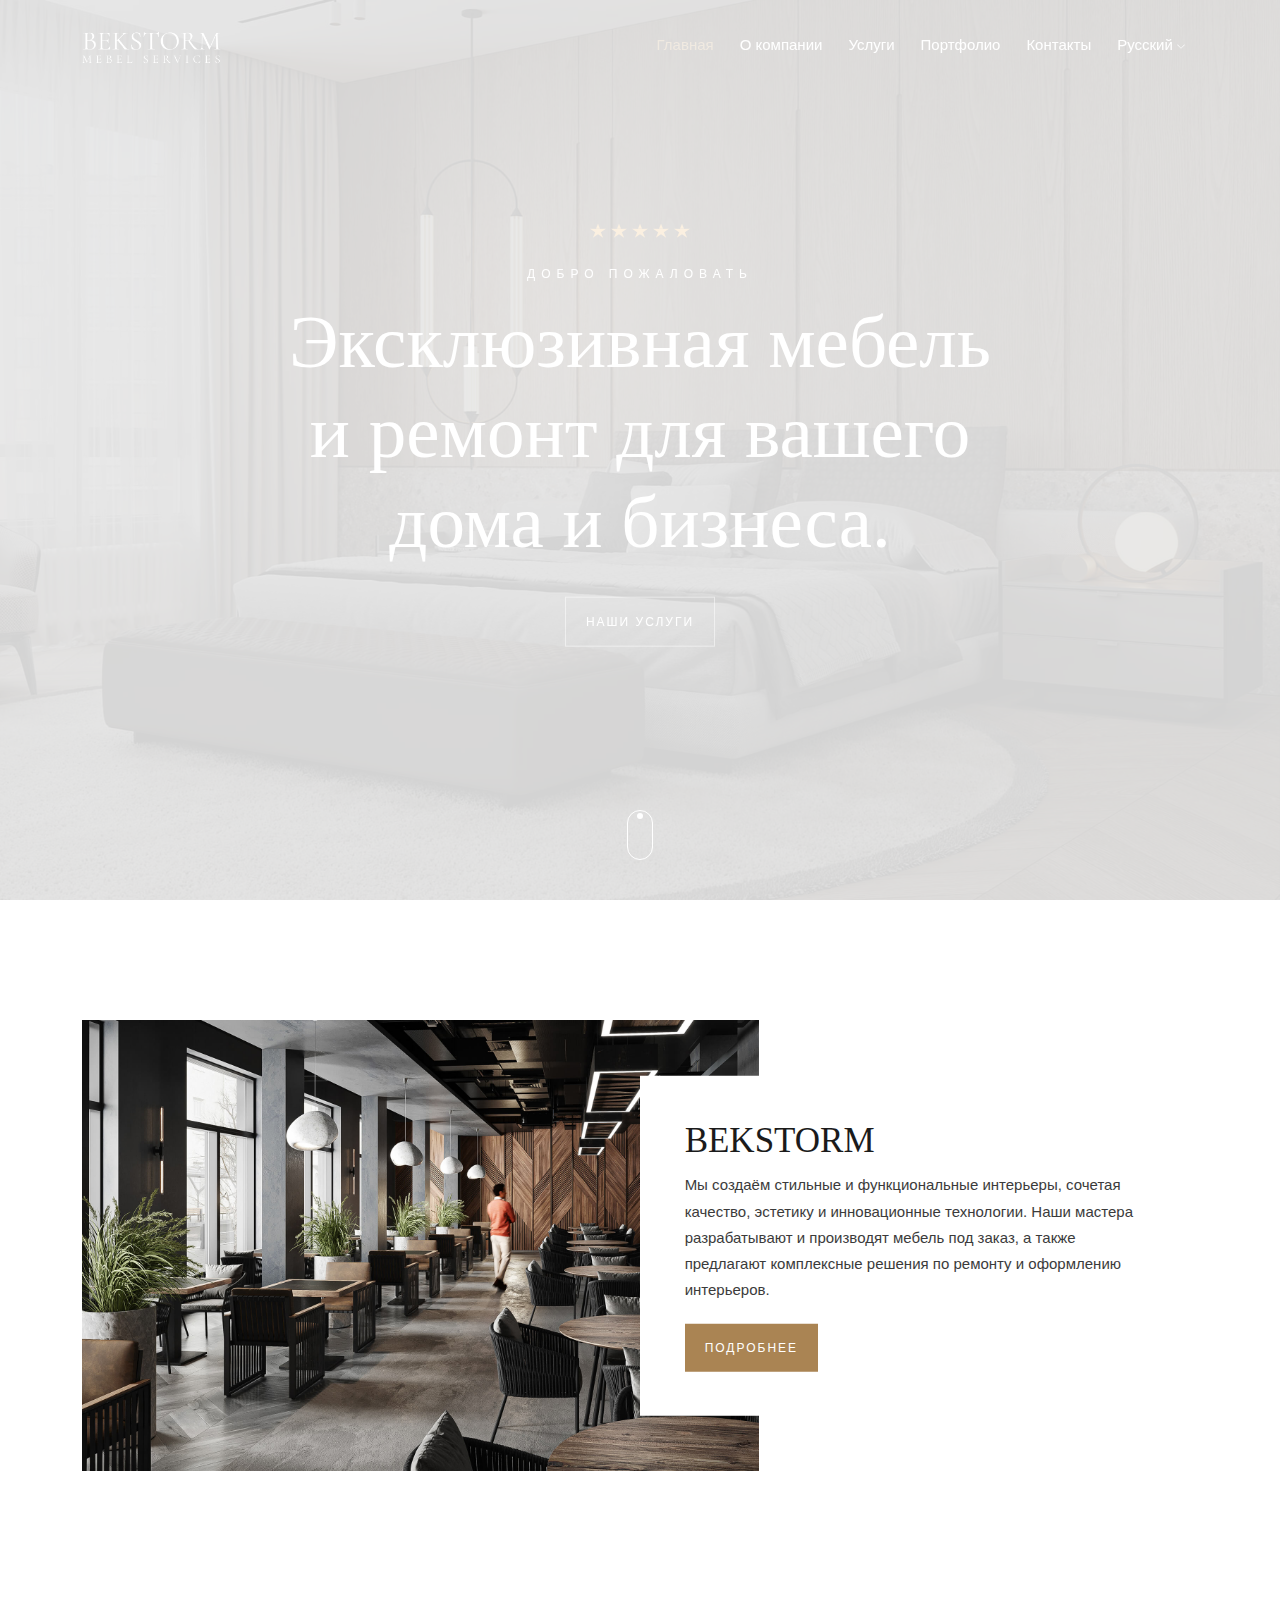
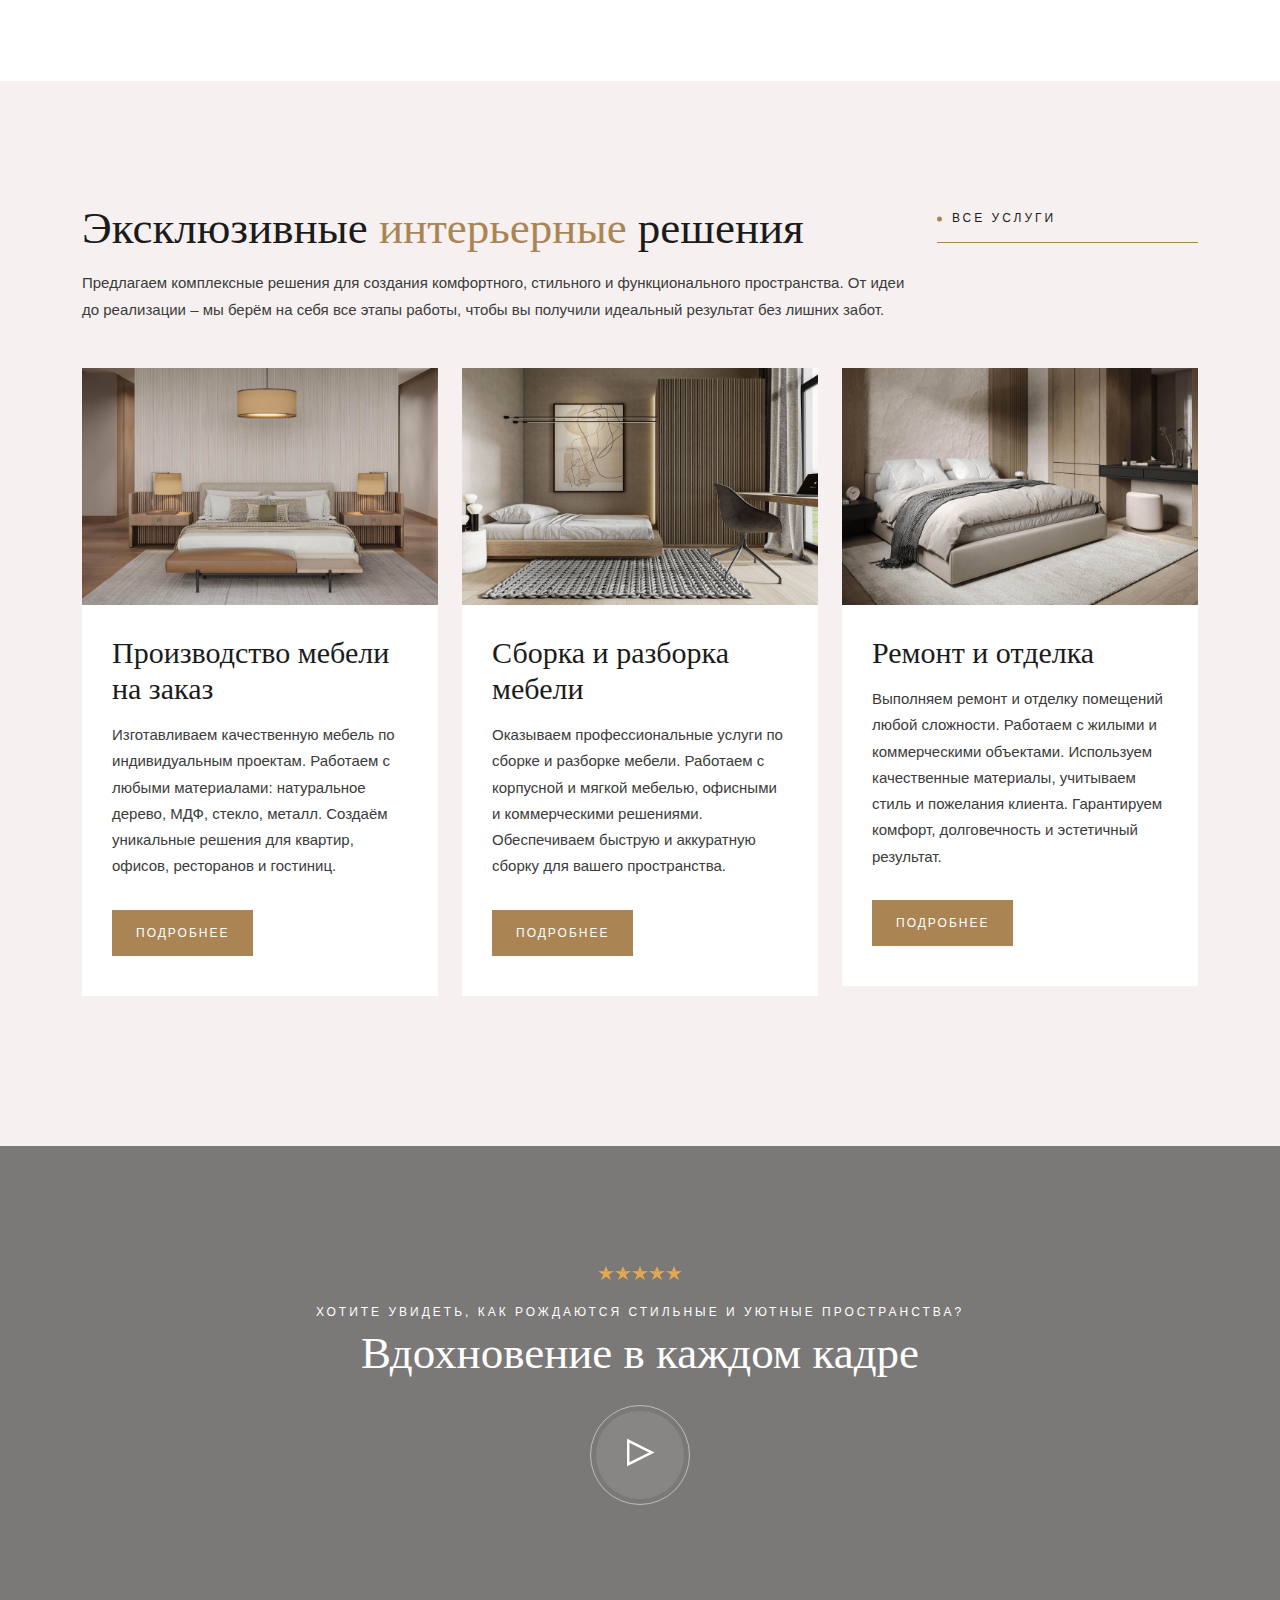
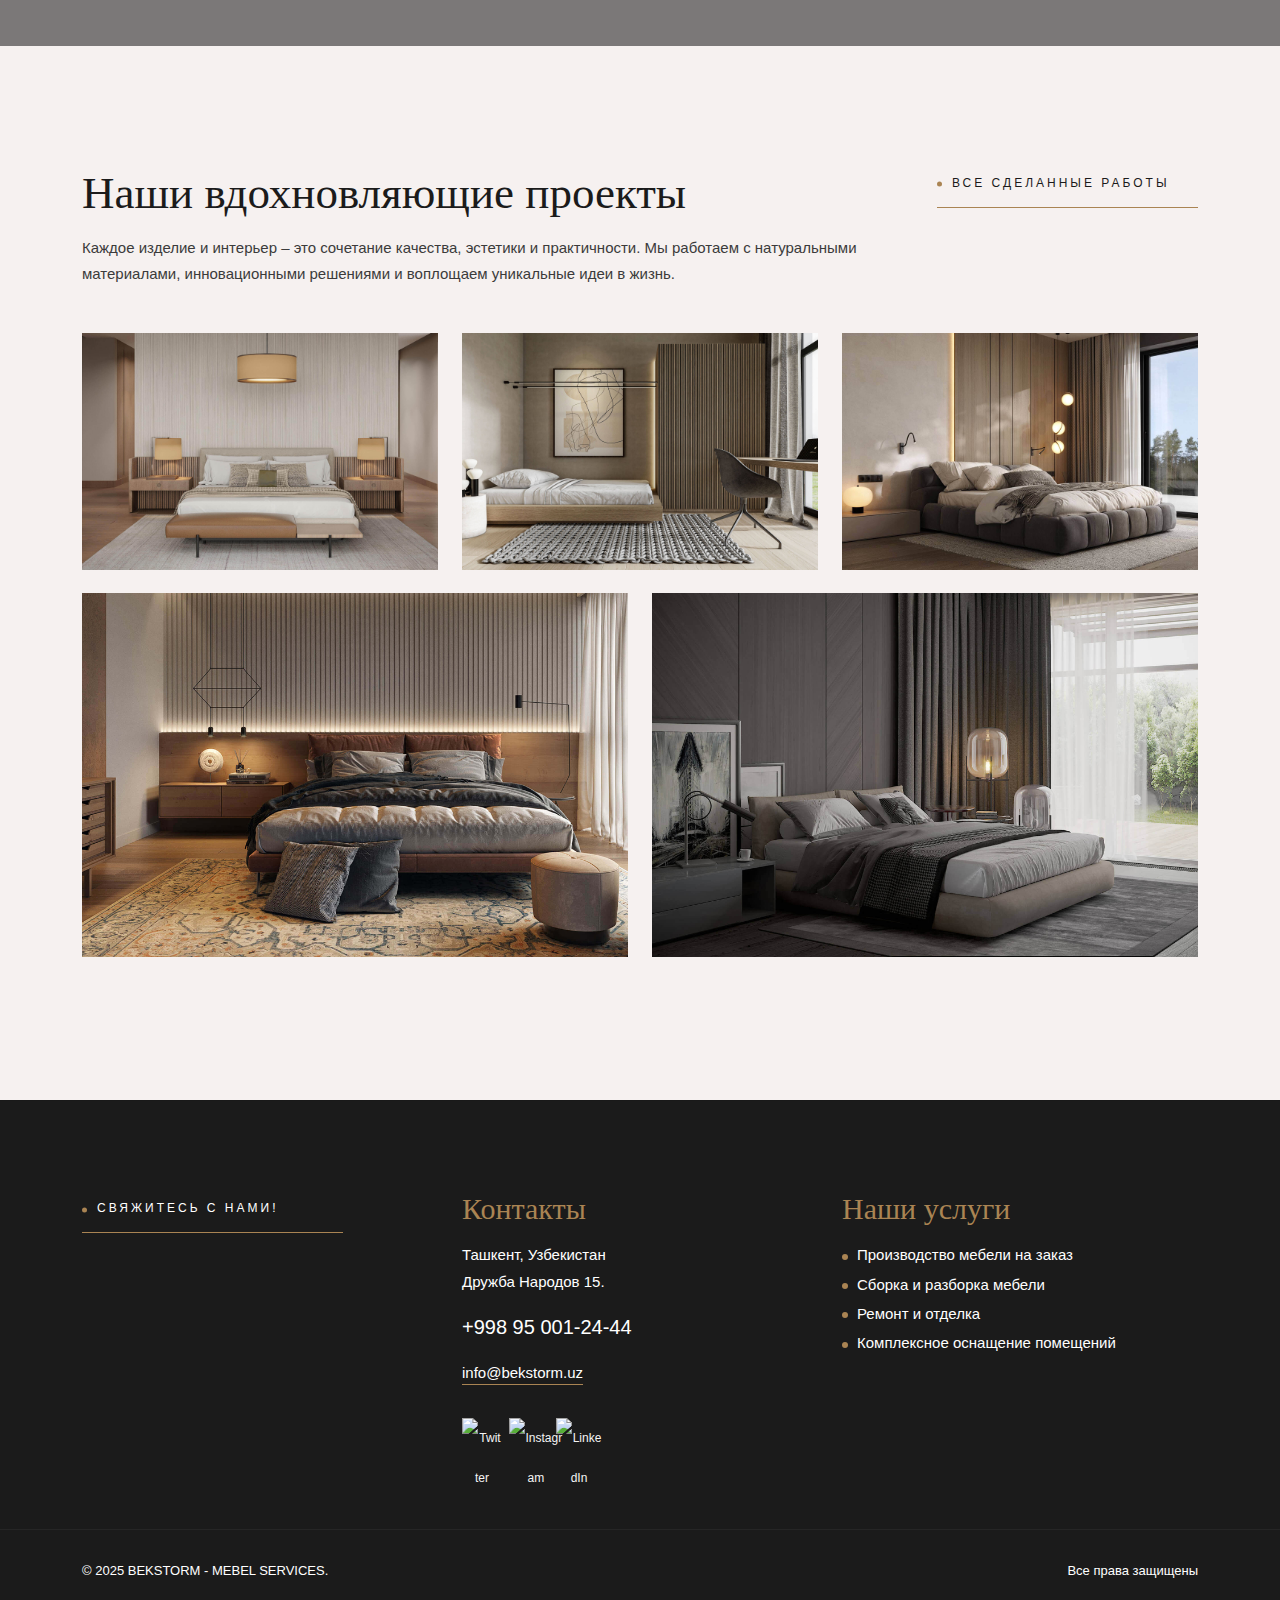
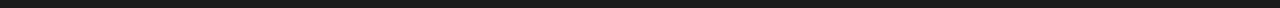
==== index.html @ dd7258b8 "v.31.01.2025" ====
﻿<!DOCTYPE html>
<html lang="zxx">
<head>
    <meta charset="utf-8">
    <meta http-equiv="X-UA-Compatible" content="IE=edge">
    <meta name="viewport" content="width=device-width, initial-scale=1, maximum-scale=1">
    <title>BEKSTORM - MEBEL SERVICES</title>
    <link rel="shortcut icon" href="img/favicon.png">
    <link rel="stylesheet" href="../../../../css2?family=Libre+Caslon+Display&family=Outfit:wght@300;400&display=swap">
    <link rel="stylesheet" href="css/plugins.css">
    <link rel="stylesheet" href="css/style.css">
</head>
<body>
    <!-- Preloader -->
    <div class="preloader-bg"></div>
    <div id="preloader">
        <div id="preloader-status">
            <div class="preloader-position loader"> <span></span> </div>
        </div>
    </div>
    <!-- Progress scroll totop -->
    <div class="progress-wrap cursor-pointer">
        <svg class="progress-circle svg-content" width="100%" height="100%" viewbox="-1 -1 102 102">
            <path d="M50,1 a49,49 0 0,1 0,98 a49,49 0 0,1 0,-98"></path>
        </svg>
    </div>
    <!-- Navbar -->
    <nav class="navbar navbar-expand-lg">
        <div class="container">
            <!-- Logo -->
            <div class="logo-wrapper">
                <a class="logo" href="index.html"> <img src="img/logo-light.png" class="logo-img" alt=""> </a>
            </div>
            <!-- Button -->
            <button class="navbar-toggler" type="button" data-bs-toggle="collapse" data-bs-target="#navbar" aria-controls="navbar" aria-expanded="false" aria-label="Toggle navigation"> <span class="navbar-toggler-icon"><i class="ti-menu"></i></span> </button>
            <!-- Menu -->
            <div class="collapse navbar-collapse" id="navbar">
                <ul class="navbar-nav ms-auto">
                    <li class="nav-item"><a class="nav-link active" href="index.html">Главная</a></li>
                    <li class="nav-item"><a class="nav-link" href="about.html">О компании</a></li>
                    <li class="nav-item"><a class="nav-link" href="services.html">Услуги</a></li>
                    <li class="nav-item"><a class="nav-link" href="portfolio.html">Портфолио</a></li>
                    <li class="nav-item"><a class="nav-link" href="contact.html">Контакты</a></li>
                    <li class="nav-item dropdown"> <a class="nav-link dropdown-toggle" href="#" role="button" data-bs-toggle="dropdown" data-bs-auto-close="outside" aria-expanded="false">Русский <i class="ti-angle-down"></i></a>
                        <ul class="dropdown-menu">
                            <li><a href="/en" class="dropdown-item"><span>Английский</span></a></li>
                        </ul>
                    </li>
                </ul>
            </div>
        </div>
    </nav>
    <!-- Kenburns Slider -->
    <aside class="kenburns-section" id="kenburnsSliderContainer" data-overlay-dark="5">
        <div class="kenburns-inner h-100">
            <div class="v-middle caption text-center">
                <div class="container">
                    <div class="row justify-content-center h-100">
                        <div class="col-lg-8 col-md-12"> <span>
                                <i class="star-rating"></i>
                                <i class="star-rating"></i>
                                <i class="star-rating"></i>
                                <i class="star-rating"></i>
                                <i class="star-rating"></i>
                            </span>
                            <h4>Добро пожаловать</h4>
                            <h1>Эксклюзивная мебель и ремонт для вашего дома и бизнеса.</h1>
                            <div class="butn-light mt-30 mb-30"> <a href="#services"><span>Наши услуги</span></a> </div>
                        </div>
                    </div>
                </div>
            </div>
        </div>
        <!-- button scroll -->
        <a href="#" data-scroll-nav="1" class="mouse smoothscroll">
            <span class="mouse-icon">
                <span class="mouse-wheel"></span>
            </span>
        </a>
    </aside>
    <!-- About -->
    <section class="about section-padding bg-white" data-scroll-index="1">
        <div class="container">
            <div class="row">
                <div class="col-md-12">
                    <div class="services2 left mb-90">
                        <figure><img src="img/restaurant/1.jpg" alt="" class="img-fluid"></figure>
                        <div class="caption padding-left">
                            <h4><a href="#">BEKSTORM</a></h4>
                            <p>Мы создаём стильные и функциональные интерьеры, сочетая качество, эстетику и инновационные технологии. Наши мастера разрабатывают и производят мебель под заказ, а также предлагают комплексные решения по ремонту и оформлению интерьеров.</p>
                            <div class="info-wrapper mt-20">
                                <div class="butn-dark"> <a href="#"><span>Подробнее</span></a> </div>
                            </div>
                        </div>
                    </div>
                </div>
            </div>
        </div>
    </section>
    <!-- Услуги -->
    <section class="rooms2 section-padding" id="services">
        <div class="container">
        <div class="row mb-30">
            <div class="col-md-9">
                <div class="section-title">Эксклюзивные <span>интерьерные</span> решения</div>
                <p>Предлагаем комплексные решения для создания комфортного, стильного и функционального пространства. От идеи до реализации – мы берём на себя все этапы работы, чтобы вы получили идеальный результат без лишних забот.</p>
            </div>
            <div class="col-md-3">
                <div class="sub-title border-bot-light"> <a href="services.html">Все услуги</a></div>
            </div>
        </div>
        <div class="row">
            <div class="col-lg-4 col-md-6 mb-30">
                <figure> <img src="img/rooms/19.jpg" alt="" class="img-fluid"> </figure>
                <div class="content">
                    <div class="cont">
                        <h3>Производство мебели на заказ</h3>
                        <p class="mb-30">Изготавливаем качественную мебель по индивидуальным проектам. Работаем с любыми материалами: натуральное дерево, МДФ, стекло, металл. Создаём уникальные решения для квартир, офисов, ресторанов и гостиниц.</p>
                        <div class="book">
                            <div><a href="#" class="butn-dark2"><span>подробнее</span></a></div>
                        </div>
                    </div>
                </div>
            </div>
            <div class="col-lg-4 col-md-6 mb-30">
                <figure> <img src="img/rooms/12.jpg" alt="" class="img-fluid"> </figure>
                <div class="content">
                    <div class="cont">
                        <h3>Сборка и разборка мебели</h3>
                        <p class="mb-30">Оказываем профессиональные услуги по сборке и разборке мебели. Работаем с корпусной и мягкой мебелью, офисными и коммерческими решениями. Обеспечиваем быструю и аккуратную сборку для вашего пространства.</p>
                        <div class="book">
                            <div><a href="#" class="butn-dark2"><span>Подробнее</span></a></div>
                        </div>
                    </div>
                </div>
            </div>
            <div class="col-lg-4 col-md-6 mb-30">
                <figure> <img src="img/rooms/13.jpg" alt="" class="img-fluid"> </figure>
                <div class="content">
                    <div class="cont">
                        <h3>Ремонт и отделка</h3>
                        <p class="mb-30">Выполняем ремонт и отделку помещений любой сложности. Работаем с жилыми и коммерческими объектами. Используем качественные материалы, учитываем стиль и пожелания клиента. Гарантируем комфорт, долговечность и эстетичный результат.</p>
                        <div class="book">
                            <div><a href="#" class="butn-dark2"><span>Подробнее</span></a></div>
                    </div>
                </div>
            </div>
        </div>
        </div>
    </section>
    <!-- Promo Video -->
    <section class="video-wrapper video section-padding bg-img bg-fixed" data-overlay-dark="5" data-background="img/slider/1.png">
        <div class="container">
            <div class="row justify-content-center">
                <div class="col-lg-8 col-md-12 text-center">
                   <span><i class="star-rating"></i><i class="star-rating"></i><i class="star-rating"></i><i class="star-rating"></i><i class="star-rating"></i></span>
                    <div class="section-subtitle"><span>Хотите увидеть, как рождаются стильные и уютные пространства?</span></div>
                    <div class="section-title"><span>Вдохновение в каждом кадре</span></div>
                </div>
            </div>
            <div class="row">
                <div class="text-center col-md-12">
                    <a class="vid" href="https://youtu.be/7lS_Nhl3cio">
                        <div class="vid-butn"> <span class="icon">
                                <i class="ti-control-play"></i>
                            </span> </div>
                    </a>
                </div>
            </div>
        </div>
    </section>
    <!-- Портфолио -->
    <section class="amenities section-padding">
        <div class="container">
            <div class="row mb-30">
                <div class="col-md-9">
                    <div class="section-title">Наши вдохновляющие проекты</div>
                    <p>Каждое изделие и интерьер – это сочетание качества, эстетики и практичности. Мы работаем с натуральными материалами, инновационными решениями и воплощаем уникальные идеи в жизнь.</p>
                </div>
                <div class="col-md-3">
                    <div class="sub-title border-bot-light"><a href="portfolio.html">Все сделанные работы</a></div>
                </div>
            </div>
            <div class="row">
                <div class="col-md-4 gallery-item">
                    <div class="img-card">
                        <a href="img/rooms/19.jpg" title="" class="img-zoom">
                            <div class="img-block">
                                <div class="wrapper-img"> <img src="img/rooms/19.jpg" class="img-fluid mx-auto d-block" alt="work-img"> </div>
                                <div class="title-block">
                                    <h6>BEKSTORM</h6>
                                </div>
                            </div>
                        </a>
                    </div>
                </div>
                <div class="col-md-4 gallery-item">
                    <div class="img-card">
                        <a href="img/rooms/12.jpg" title="" class="img-zoom">
                            <div class="img-block">
                                <div class="wrapper-img"> <img src="img/rooms/12.jpg" class="img-fluid mx-auto d-block" alt="work-img"> </div>
                                <div class="title-block">
                                    <h6>BEKSTORM</h6>
                                </div>
                            </div>
                        </a>
                    </div>
                </div>
                <div class="col-md-4 gallery-item">
                    <div class="img-card">
                        <a href="img/rooms/15.jpg" title="" class="img-zoom">
                            <div class="img-block">
                                <div class="wrapper-img"> <img src="img/rooms/15.jpg" class="img-fluid mx-auto d-block" alt="work-img"> </div>
                                <div class="title-block">
                                    <h6>BEKSTORM</h6>
                                </div>
                            </div>
                        </a>
                    </div>
                </div>
                <!-- 2 columns -->
                <div class="col-md-6 gallery-item">
                    <div class="img-card">
                        <a href="img/rooms/17.jpg" title="" class="img-zoom">
                            <div class="img-block">
                                <div class="wrapper-img"> <img src="img/rooms/17.jpg" class="img-fluid mx-auto d-block" alt="work-img"> </div>
                                <div class="title-block">
                                    <h6>BEKSTORM</h6>
                                </div>
                            </div>
                        </a>
                    </div>
                </div>
                <div class="col-md-6 gallery-item">
                    <div class="img-card">
                        <a href="img/rooms/18.jpg" title="" class="img-zoom">
                            <div class="img-block">
                                <div class="wrapper-img"> <img src="img/rooms/18.jpg" class="img-fluid mx-auto d-block" alt="work-img"> </div>
                                <div class="title-block">
                                    <h6>BEKSTORM</h6>
                                </div>
                            </div>
                        </a>
                    </div>
                </div>
            </div>
        </div>
    </section>
    <!-- Testiominals -->
    <!-- <section class="testimonials">
        <div class="background bg-img bg-fixed section-padding pb-0" data-background="img/rooms/18.jpg" data-overlay-dark="4">
            <div class="container">
                <div class="row">
                    <div class="col-md-3">
                        <h3 class="sub-title border-bot-dark">Testiominals</h3>
                    </div>
                    <div class="col-md-8">
                        <div class="section-title whte">What Client's Say?</div>
                        <div class="testimonials-box">
                            <div class="owl-carousel owl-theme">
                                <div class="item"> <span>
                                        <i class="star-rating"></i>
                                        <i class="star-rating"></i>
                                        <i class="star-rating"></i>
                                        <i class="star-rating"></i>
                                        <i class="star-rating"></i>
                                    </span>
                                    <h5>"Hotel was great. Location was excellent in that it was close to everywhere I wanted to go. The staff was incredible. At my every beckoning and call. Room was smaller than I'd like but this was NY so to be expected. A great experience all around!"</h5>
                                    <div class="info">
                                        <div class="author-img"> <img src="img/team/1.jpg" alt=""> </div>
                                        <div class="cont">
                                            <h6>Demeail S.</h6> <span>Customer Review</span>
                                        </div>
                                    </div>
                                </div>
                                <div class="item"> <span>
                                        <i class="star-rating"></i>
                                        <i class="star-rating"></i>
                                        <i class="star-rating"></i>
                                        <i class="star-rating"></i>
                                        <i class="star-rating"></i>
                                    </span>
                                    <h5>"Great space for events. They were able to cater to the event I was working while simultaneously having an event and a wedding on separate floors. Hotel is massive. Employees are very friendly and always willing to help if need be. Will definitely be having more events here in the future."</h5>
                                    <div class="info">
                                        <div class="author-img"> <img src="img/team/3.jpg" alt=""> </div>
                                        <div class="cont">
                                            <h6>Ray Smith</h6> <span>Customer Review</span>
                                        </div>
                                    </div>
                                </div>
                            </div>
                        </div>
                    </div>
                </div>
            </div>
        </div>
    </section> -->

    <!-- Footer -->
    <footer class="footer">
        <div class="top">
            <div class="container">
                <div class="row">
                    <div class="col-md-3 mb-30">
                        <div class="sub-title border-footer-light whte">Свяжитесь с нами!</div>
                    </div>
                    <div class="col-md-4 offset-md-1">
                        <div class="item">
                            <h3>Контакты</h3>
                            <p>Ташкент, Узбекистан
                                <br>Дружба Народов 15.
                            </p>
                            <p class="phone">+998 95 001-24-44</p>
                            <p class="mail">info@bekstorm.uz</p>
                            <div class="social mt-2">  
                                <a href="https://twitter.com/ВАША_ССЫЛКА" target="_blank">
                                   <img src="https://cdn-icons-png.flaticon.com/512/733/733579.png" alt="Twitter" width="30">
                                </a>  
                                <a href="https://instagram.com/ВАША_ССЫЛКА" target="_blank">
                                   <img src="https://cdn-icons-png.flaticon.com/512/2111/2111463.png" alt="Instagram" width="30">
                                </a>  
                                <a href="https://linkedin.com/in/ВАША_ССЫЛКА" target="_blank">
                                   <img src="https://cdn-icons-png.flaticon.com/512/174/174857.png" alt="LinkedIn" width="30">
                                </a>  
                             </div>
                             
                        </div>
                    </div>
                    <div class="col-md-4">
                        <div class="item">
                            <h3>Наши услуги</h3>
                            <ul class="footer-explore-list list-unstyled">
                                <li><a href="#">Производство мебели на заказ</a></li>
                                <li><a href="#">Сборка и разборка мебели</a></li>
                                <li><a href="#">Ремонт и отделка</a></li>
                                <li><a href="#">Комплексное оснащение помещений</a></li>
                            </ul>
                        </div>
                    </div>
                </div>
            </div>
        </div>
        <div class="bottom">
            <div class="container">
                <div class="row">
                    <div class="col-lg-4 col-md-6">
                        <p>© 2025 BEKSTORM - MEBEL SERVICES.</p>
                    </div>
                    <div class="col-lg-8 col-md-6">
                        <p class="right"><a href="#">Все права защищены</a></p>
                    </div>
                </div>
            </div>
        </div>
    </footer>
    <!-- jQuery -->
    <script src="js/jquery-3.6.3.min.js"></script>
    <script src="js/jquery-migrate-3.0.0.min.js"></script>
    <script src="js/modernizr-2.6.2.min.js"></script>
    <script src="js/imagesloaded.pkgd.min.js"></script>
    <script src="js/jquery.isotope.v3.0.2.js"></script>
    <script src="js/pace.js"></script>
    <script src="js/popper.min.js"></script>
    <script src="js/bootstrap.min.js"></script>
    <script src="js/scrollIt.min.js"></script>
    <script src="js/jquery.waypoints.min.js"></script>
    <script src="js/owl.carousel.min.js"></script>
    <script src="js/jquery.stellar.min.js"></script>
    <script src="js/jquery.magnific-popup.js"></script>
    <script src="js/YouTubePopUp.js"></script>
    <script src="js/select2.js"></script>
    <script src="js/datepicker.js"></script>
    <script src="js/smooth-scroll.min.js"></script>
    <script src="js/wow.min.js"></script>
    <script src="js/vegas.slider.min.js"></script>
    <script src="js/custom.js"></script>
    <!-- Vegas Background Slideshow (vegas.slider kenburns) -->
    <script>
        $(document).ready(function() {
            $('#kenburnsSliderContainer').vegas({
                slides: [{
                    src: "img/slider/1.png"
                }, {
                    src: "img/slider/3.jpg"
                }, {
                    src: "img/slider/5.jpg"
                }],
                overlay: true,
                transition: 'fade2',
                animation: 'kenburnsUpRight',
                transitionDuration: 1000,
                delay: 10000,
                animationDuration: 20000
            });
        });

    </script>
</body>
</html>
---- css/style.css ----
/* -------------------------------------------------------


 01. Basics & Typography style
 02. Helper style
 03. Selection style 
 04. Preloader style
 05. Owl-Theme custom style
 06. Section style
 07. Navbar style
 08. Header style
 09. Slider-fade style (Homepage Slider)
 10. Slider style (Inner Page Slider)
 11. Kenburns Slider style
 12. Page Banner Header style
 13. Video Background style
 14. About style
 15. Team style
 16. Rooms 1 style
 17. Rooms 2 style
 18. Rooms 3 style
 19. Rooms 4 style
 20. Rooms 5 style
 21. Rooms Details 1 style
 22. Rooms Details 2 style
 23. Room Sidebar style
 24. Amenities style
 25. Gallery style
 26. Banner Video style
 27. Promo Video style
 28. Testimonials style
 29. Booking style
 30. MenuBook style
 31. Accordion Box (for Faqs) style
 32. Accordion Menu style
 33. Services style
 34. Services 2 style
 35. Services 3 style
 36. Services 4 style
 37. Pricing style
 38. Home Blog style
 39. Blog style
 40. Post style
 41. Contact style
 42. Client style
 43. Buttons style
 44. Coming Soon
 45. 404 Page style
 46. Footer style
 47. toTop Button style
 48. Overlay Effect Bg image style
 49. Responsive (Media Query)
 

------------------------------------------------------- */


/* ======= Basics & Typography style ======= */
html,
body {
    -moz-osx-font-smoothing: grayscale;
    -webkit-font-smoothing: antialiased;
    -moz-font-smoothing: antialiased;
    font-smoothing: antialiased;
}
* {
    margin: 0;
    padding: 0;
    -webkit-box-sizing: border-box;
    box-sizing: border-box;
    outline: none;
    list-style: none;
    word-wrap: break-word;
}
body {
    font-family: 'Cormorant Garamond', sans-serif;
    font-size: 15px;
    font-weight: 300;
    line-height: 1.75em;
    color: #3b3b3b;
    overflow-x: hidden !important;
    background: #F6F1F0;
}
p {
    font-family: 'Cormorant Garamond', sans-serif;
    font-size: 15px;
    font-weight: 300;
    line-height: 1.75em;
    color: #3b3b3b;
    margin-bottom: 15px;
}
h1,
h2,
h3,
h4,
h5,
h6 {
    font-family: 'Cormorant Garamond', serif;
    font-weight: 400;
    line-height: 1.2em;
    margin: 0 0 15px 0;
    color: #1b1b1b;
}
img {
    width: 100%;
    height: auto;
}
img {
    -webkit-transition: all 0.5s;
    -o-transition: all 0.5s;
    transition: all 0.5s;
    color: #f4f4f4;
}
span,
a,
a:hover {
    display: inline-block;
    text-decoration: none;
    color: inherit;
}
b {
    font-weight: 400;
    color: #aa8453;
}
/* text field */
form .form-group {
    margin-bottom: 15px;
}
input[type="password"]:focus,
input[type="email"]:focus,
input[type="text"]:focus,
input[type="file"]:focus,
input[type="radio"]:focus,
textarea:focus {
    outline: none;
}
input[type="password"],
input[type="email"],
input[type="text"],
input[type="file"],
textarea {
    max-width: 100%;
    margin-bottom: 0px;
    padding: 10px 0;
    height: auto;
    background-color: transparent;
    -webkit-box-shadow: none;
    box-shadow: none;
    border-width: 0 0 1px;
    border-style: solid;
    display: block;
    width: 100%;
    line-height: 1.5em;
    font-family: 'Cormorant Garamond', sans-serif;
    font-size: 15px;
    font-weight: 300;
    color: #3b3b3b;
    background-image: none;
    border-bottom: 1px solid #e5dddc;
    border-color: ease-in-out .15s, box-shadow ease-in-out .15s;
}
input:focus,
textarea:focus {
    border-bottom-width: 1px;
    border-color: #aa8453;
}
input[type="submit"],
input[type="reset"],
input[type="button"],
button {
    text-shadow: none;
    -webkit-box-shadow: none;
    box-shadow: none;
    line-height: 1.75em;
    -webkit-transition: background-color .15s ease-out;
    transition: background-color .15s ease-out;
    background: transparent;
    border: 0px solid transparent;
}
input[type="submit"]:hover,
input[type="reset"]:hover,
input[type="button"]:hover,
button:hover {
    border: 0px solid transparent;
}
select {
    padding: 10px;
    border-radius: 5px;
}
table,
th,
tr,
td {
    border: 1px solid #fff;
}
th,
tr,
td {
    padding: 10px;
}
input[type="radio"] {
    display: inline;
}
input[type="submit"] {
    font-weight: 300;
    font-family: 'Cormorant Garamond', sans-serif;
    background: #aa8453;
    color: #fff;
    padding: 8px 24px;
    margin: 0;
    position: relative;
    font-size: 15px;
}
.alert-success {
    background: transparent;
    color: #3b3b3b;
    border: 1px solid #aa8453;
    border-radius: 0px;
}
/* placeholder */
::-webkit-input-placeholder {
    color: #3b3b3b;
    font-size: 15px;
    font-weight: 300;
}
:-moz-placeholder {
    color: #3b3b3b;
}
::-moz-placeholder {
    color: #3b3b3b;
    opacity: 1;
}
:-ms-input-placeholder {
    color: #3b3b3b;
}
/* blockquote */
blockquote {
    padding: 45px;
    display: block;
    position: relative;
    background-color: #fff;
    overflow: hidden;
    margin: 35px 0;
    font-size: 15px;
    font-weight: 300;
    line-height: 1.75em;
    color: #1b1b1b;
}
blockquote p {
    font-family: inherit;
    margin-bottom: 0 !important;
    color: inherit;
    max-width: 650px;
    width:100%;
    position:relative;
    z-index:3;
}
blockquote:before {
    content: '\e645';
    font-family: 'Themify';
    position: absolute;
    right: 40px;
    bottom: 40px;
    font-size: 110px;
    opacity: 0.07;
    line-height: 1;
    color: #1b1b1b;
}
blockquote p {
    margin-bottom: 0;
}
blockquote p a {
    color:inherit;
}
blockquote cite {
    display:inline-block;
    font-size: 15px;
    position:relative;
    padding-left: 60px;
    border-color:inherit;
    line-height:1;
    margin-top: 22px;
    font-style:normal;
    color: #aa8453;
    font-weight: 300;
}
blockquote cite:before {
    content: '';
    position: absolute;
    left: 0;
    bottom: 5px;
    width: 45px;
    height: 1px;
    border-top: 1px solid; 
    border-color:inherit;
    color: #aa8453;
}


/* ======= Helper style ======= */
.mt-0 {
  margin-top: 0 !important;
}
.mt-8 {
  margin-top: 8px !important;
}
.mt-10 {
  margin-top: 10px !important;
}
.mt-15 {
  margin-top: 15px !important;
}
.mt-20 {
  margin-top: 20px !important;
}
.mt-30 {
  margin-top: 30px !important;
}
.mt-60 {
  margin-top: 60px !important;
}
.mt-90 {
  margin-top: 90px !important;
}
.mt-120 {
    margin-top: 120px;
}
.mb-0 {
  margin-bottom: 0 !important;
}
.mb-8 {
  margin-bottom: 8px !important;
}
.mb-10 {
  margin-bottom: 10px !important;
}
.mb-15 {
  margin-bottom: 15px !important;
}
.mb-20 {
  margin-bottom: 15px !important;
}
.mb-30 {
  margin-bottom: 30px !important;
}
.mb-60 {
  margin-bottom: 60px !important;
}
.mb-90 {
  margin-bottom: 90px !important;
}
.pb-0 {
  padding-bottom: 0 !important;
}
.pb-30 {
  padding-bottom: 30px !important;
}
.pb-60 {
  padding-bottom: 60px !important;
}
.pb-90 {
  padding-bottom: 90px !important;
}
.no-padding {
  padding: 0 !important;
}
/* important */
.o-hidden {
    overflow: hidden;
}
.position-re {
    position: relative;
}
.full-width {
    width: 100%;
}
.bg-img {
    background-size: cover;
    background-repeat: no-repeat;
    background-position: center;
}
.bg-position-bottom {
    background-position: bottom;
}
.bg-position-center {
    background-position: center;
}
.bg-position-top {
    background-position: top;
}
.bg-fixed {
    background-attachment: fixed;
}
.pattern {
    background-repeat: repeat;
    background-size: auto;
}
.bold {
    font-weight: 400;
}
.count {
    font-family: 'Cormorant Garamond', sans-serif;
}
.valign {
    display: -webkit-box;
    display: -ms-flexbox;
    display: flex;
    -webkit-box-align: center;
    -ms-flex-align: center;
    align-items: center;
}
.v-middle {
    position: absolute;
    width: 100%;
    top: 50%;
    left: 0;
    -webkit-transform: translate(0%, -50%);
    transform: translate(0%, -50%);
}
.v-bottom {
    position: absolute;
    width: 100%;
    bottom: 5%;
    left: 0;
    -webkit-transform: translate(0%, -5%);
    transform: translate(0%, -5%);
    z-index: 9;
}
.js .animate-box {
    opacity: 0;
}
:root { scroll-behavior: auto; }
.owl-carousel .owl-nav button.owl-next, 
.owl-carousel .owl-nav button.owl-prev, 
.owl-carousel button.owl-dot {
    outline: none;
}
/* background & color */
.bg-blck {
    background: #1b1b1b;
}
.color-1 {
color: #fff;
}
.color-2 {
color: #adadad;
}
.color-3 {
color: #1b1b1b;
}
.color-4 {
color: #1b1b1b;
}
.color-5 {
color: #aa8453;
}
/* star - white  */
.star {
  position: relative;
  display: inline-block;
  width: 0;
  height: 0;
  margin-left: 0.9em;
  margin-right: 0.9em;
  margin-bottom: 1.2em;
  border-right: 0.3em solid transparent;
  border-bottom: 0.7em solid #fff;
  border-left: 0.3em solid transparent;
  /* Controlls the size of the stars. */
  font-size: 8px;
}
.star:before, .star:after {
  content: "";
  display: block;
  width: 0;
  height: 0;
  position: absolute;
  top: 0.6em;
  left: -1em;
  border-right: 1em solid transparent;
  border-bottom: 0.7em solid #fff;
  border-left: 1em solid transparent;
  transform: rotate(-35deg);
}
.star:after {
  transform: rotate(35deg);
}
/* Star rating  */
.star-rating {
    position: relative;
    display: inline-block;
    width: 0;
    height: 0;
    margin-left: 0.8em;
    margin-right: 0.8em;
    margin-bottom: 2.5em;
    border-right: 0.3em solid transparent;
    border-bottom: 0.7em solid #e4a853;
    border-left: 0.3em solid transparent;
    font-size: 8px;
}
.star-rating:before, .star-rating:after {
  content: "";
  display: block;
  width: 0;
  height: 0;
  position: absolute;
  top: 0.6em;
  left: -1em;
  border-right: 1em solid transparent;
  border-bottom: 0.7em solid #e4a853;
  border-left: 1em solid transparent;
  transform: rotate(-35deg);
}
.star-rating:after {
  transform: rotate(35deg);
}
/* mouse button scroll  */
.mouse {
    position: absolute;
    bottom: 40px;
    z-index: 95;
    left: 50%;
    -webkit-transform: translateX(-50%);
    -ms-transform: translateX(-50%);
    transform: translateX(-50%);
    display: block
}
.mouse .mouse-icon {
    display: block;
    width: 26px;
    height: 50px;
    border: 1px solid #fff;
    border-radius: 15px;
    cursor: pointer;
    position: relative;
    text-align: center;
    -webkit-transition: .3s all ease-in-out;
    -o-transition: .3s all ease-in-out;
    transition: .3s all ease-in-out;
}
.mouse .mouse-wheel {
    height: 6px;
    margin: 2px auto 0;
    display: block;
    width: 6px;
    background-color: #fff;
    border-radius: 50%;
    -webkit-animation: 1.6s ease infinite wheel-up-down;
    -moz-animation: 1.6s ease infinite wheel-up-down;
    animation: 1.6s ease infinite wheel-up-down;
}
.mouse:hover .mouse-icon {
    border-color: #fff
}
@keyframes wheel-up-down {
    0% {
        margin-top: 2px;
        opacity: 0;
    }
    30% {
        opacity: 1;
    }
    100% {
        margin-top: 20px;
        opacity: 0;
    }
}
.restaurant-page h6 {
    position: relative;
    font-family: 'Cormorant Garamond', serif;
    font-size: 27px;
    color: #1b1b1b;
}
.menu p,
.menu p i {
    color: #adadad;
}


/* ======= Selection style ======= */
::-webkit-selection {
    color: #fff;
    background: #aa8453;
}
::-moz-selection {
    color: #fff;
    background: #aa8453;
}
::selection {
    color: #fff;
    background: #aa8453;
}


/* ======= Preloader style ======= */
.preloader-bg,
#preloader {
    position: fixed;
    width: 100%;
    height: 100%;
    overflow: hidden;
    background: #fff;
    z-index: 999999;
}
#preloader {
    display: table;
    table-layout: fixed;
}
#preloader-status {
    display: table-cell;
    vertical-align: middle;
}
.preloader-position {
    position: relative;
    margin: 0 auto;
    text-align: center;
    -webkit-box-sizing: border-box;
    -moz-box-sizing: border-box;
    -ms-box-sizing: border-box;
    -o-box-sizing: border-box;
    box-sizing: border-box;
}
.loader {
    position: relative;
    width: 55px;
    height: 55px;
    left: 50%;
    top: auto;
    margin-left: -22px;
    margin-top: 1px;
    -webkit-animation: rotate 1s infinite linear;
    -moz-animation: rotate 1s infinite linear;
    -ms-animation: rotate 1s infinite linear;
    -o-animation: rotate 1s infinite linear;
    animation: rotate 1s infinite linear;
    border: 1px solid rgba(0,0,0, 0.1);
    -webkit-border-radius: 50%;
    -moz-border-radius: 50%;
    -ms-border-radius: 50%;
    -o-border-radius: 50%;
    border-radius: 50%;
}
.loader span {
    position: absolute;
    width: 55px;
    height: 55px;
    top: -1px;
    left: -1px;
    border: 1px solid transparent;
    border-top: 1px solid #aa8453;
    -webkit-border-radius: 50%;
    -moz-border-radius: 50%;
    -ms-border-radius: 50%;
    -o-border-radius: 50%;
    border-radius: 50%;
}
@-webkit-keyframes rotate {
    0% {
        -webkit-transform: rotate(0deg);
    }
    100% {
        -webkit-transform: rotate(360deg);
    }
}
@keyframes rotate {
    0% {
        transform: rotate(0deg);
    }
    100% {
        transform: rotate(360deg);
    }
}


/* ======= Owl-Theme custom style ======= */
.owl-theme .owl-nav.disabled + .owl-dots {
    margin-top: 0px;
    line-height: 1.5;
    display: block;
    outline: none;
}
.owl-theme .owl-dots .owl-dot span {
    width: 12px;
    height: 12px;
    margin: 0 3px;
    border-radius: 50%;
    background: transparent;
    border: 1px solid #ADADAD;
}
.owl-theme .owl-dots .owl-dot.active span,
.owl-theme .owl-dots .owl-dot:hover span {
    background: #aa8453;
    border: 1px solid #aa8453;
}
/* owl-nav */
.owl-theme .owl-nav {
    position: absolute !important;
    top: 45% !important;
    bottom: auto !important;
    width: 100%
}
.owl-theme .owl-nav {
    position: relative;
    position: absolute;
    bottom: 0;
    left: 50%;
    -webkit-transform: translateX(-50%);
    -ms-transform: translateX(-50%);
    transform: translateX(-50%);
}
/* owl-prev owl-next */
.owl-theme .owl-prev,
.owl-theme .owl-prev {
    left: 10px !important
}
.owl-theme .owl-next {
    right: 10px !important
}
.owl-theme .owl-prev,
.owl-theme .owl-next {
    color: #fff;
    position: absolute !important;
    top: 50%;
    padding: 0;
    height: 50px;
    width: 50px;
    border-radius: 0%;
    -webkit-transform: translateY(-50%);
    -ms-transform: translateY(-50%);
    transform: translateY(-50%);
    background: #1b1b1b;
    border: 1px solid #1b1b1b;
    line-height: 0;
    text-align: center;
    font-size: 15px
}
.owl-theme .owl-prev > span,
.owl-theme .owl-next > span {
    position: absolute;
    line-height: 0;
    top: 50%;
    left: 50%;
    -webkit-transform: translate(-50%, -50%);
    -ms-transform: translate(-50%, -50%);
    transform: translate(-50%, -50%)
}
.owl-theme .owl-nav [class*=owl-] {
    width: 50px;
    height: 50px;
    line-height: 43px;
    background: transparent;
    border-radius: 100%;
    color: #fff;
    font-size: 12px;
    margin-right: 60px;
    margin-left: 60px;
    cursor: pointer;
    border: 1px solid rgba(255, 255, 255, 0.3);
    transition: all 0.2s ease-in-out;
    transform: scale(1.0);
}
.owl-theme .owl-nav [class*=owl-]:hover {
    transform: scale(0.9);
    background: #aa8453;
    border: 1px solid #aa8453;
    color: #fff;
}
@media screen and (max-width: 768px) {
    .owl-theme .owl-nav {
        display: none;
    }
}
.owl-carousel .owl-nav button.owl-next,
.owl-carousel .owl-nav button.owl-prev,
.owl-carousel button.owl-dot {
    outline: none;
}


/* ======= Section style ======= */
.section-padding {
    padding: 120px 0;
}
.section-padding h6 {
    color: #aa8453;
    font-size: 20px;
    margin-bottom: 15px;
}
.section-subtitle {
    font-size: 12px;
    text-transform: uppercase;
    font-weight: 300;
    color: #aa8453;
    position: relative;
    letter-spacing: 3px;
    margin-bottom: 0px;
}
.section-subtitle span {
 color: #aa8453;
}
.section-title {
    font-size: 45px;
    font-family: 'Cormorant Garamond', serif;
    font-weight: 400;
    color: #1b1b1b;
    position: relative;
    margin-bottom: 15px;
    line-height: 1.2em;
}
.section-title span {
    color: #aa8453;
}
.section-title.whte {
    color: #fff;
}
.sub-title {
    font-family: 'Cormorant Garamond', sans-serif;
    color: #1b1b1b;
    text-transform: uppercase;
    font-weight: 300;
    line-height: 1.5em;
    font-size: 12px;
    letter-spacing: 3px;
    position: relative;
    padding-left: 15px;
}
.sub-title.whte {
    color: #fff;
}
.sub-title:before {
    left: 0;
    width: 5px;
    height: 5px;
    background-color: #aa8453;
    border-radius: 50%;
}
.sub-title.border-bot-dark:before {
    left: 0;
    width: 5px;
    height: 5px;
    background-color: #fff;
    border-radius: 50%;
    top: 45%;
}
.sub-title:before,
.sub-title:after {
    content: "";
    position: absolute;
    display: block;
    top: 44%;
    -webkit-transform: translateY(-50%);
    -ms-transform: translateY(-50%);
    transform: translateY(-50%);
}
.sub-title.border-bot-light {
    position: relative;
    border-bottom: 1px solid #aa8453;
     padding: 8px 0px 15px 15px;
    margin-bottom: 15px;
}
.sub-title.border-bot-light.light {
    border-bottom: 1px solid rgba(0,0,0,0.05);
}
.sub-title.border-bot-dark {
    position: relative;
    border-bottom: 1px solid rgba(255,255,255,0.1);
    padding: 8px 0px 15px 15px;
    color: #fff;
    font-family: 'Cormorant Garamond', sans-serif;
    letter-spacing: 3px;
    font-size: 12px;
}
.sub-title.border-footer-light {
    position: relative;
    border-bottom: 1px solid #aa8453;
    padding: 8px 0px 15px 15px;
}


/* ======= Navbar style ======= */
.navbar {
    position: absolute;
    margin-top: 0;
    left: 0;
    top: 0;
    width: 100%;
    background: transparent;
    z-index: 99;
    padding-right: 0;
    padding-left: 0;
    padding-top: 0;
    padding-bottom: 0;
    height: 90px;
    border: none;
    transition: 1s;
}
.navbar-toggler-icon {
    background-image: none;
}
.navbar .navbar-toggler-icon,
.navbar .icon-bar {
    color: #fff;
}
.navbar .navbar-nav .nav-link {
    font-family: 'Cormorant Garamond', sans-serif;
    font-size: 15px;
    color: #fff;
    margin: 1px;
    -webkit-transition: all .4s;
    transition: all .4s;
    padding-right: 12px;
    padding-left: 12px;
    letter-spacing: 0px;
}
.navbar .navbar-nav .nav-link.nav-color {
    color: #1b1b1b;
}
.navbar .navbar-nav .nav-link:hover {
    color: #aa8453;
}
.navbar .navbar-nav .active {
    color: #aa8453 !important;
}
.navbar .navbar-nav .active i {
    color: #aa8453;
}
.nav-scroll {
    background: #fff;
    padding: 15px 0;
    position: fixed;
/*  position: sticky; */
    top: -100px;
    left: 0;
    width: 100%;
    -webkit-transition: -webkit-transform .5s;
    transition: -webkit-transform .5s;
    transition: transform .5s;
    transition: transform .5s, -webkit-transform .5s;
    -webkit-transform: translateY(100px);
    transform: translateY(100px);
    border: none;
    margin-top: 0;
    -webkit-box-shadow: 0px 5px 15px rgb(15 36 84 / 5%);
    box-shadow: 0px 5px 15px rgb(15 36 84 / 5%);
}
.nav-scroll .navbar-toggler-icon,
.nav-scroll .icon-bar {
    color: #aa8453;
}
.nav-scroll .navbar-nav .nav-link {
    color: #1b1b1b;
}
.nav-scroll .navbar-nav .active i,
.nav-scroll .navbar-nav .active {
    color: #aa8453 !important;
}
.nav-scroll .navbar-nav .logo {
    padding: 15px 0;
    color: #1b1b1b;
}
.nav-scroll .dropdown .nav-link i {
    color: #1b1b1b;
}
.nav-scroll .logo-img {
    width: 140px;
}
.nav-scroll .logo-img {
    margin-bottom: 0px;
}
.nav-scroll .logo-wrapper .logo h2 {
    color: #1b1b1b;
}
.nav-scroll .logo-wrapper .logo span {
    color: #aa8453;
}
.nav-scroll .logo-wrapper {}
.logo-wrapper {
    float: left;
}
.logo-wrapper .logo h2 {
    font-size: 35px;
    display: block;
    width: 100%;
    position: relative;
    color: #fff;
    margin-bottom: 0;
    line-height: 1em;
    text-transform: uppercase;
    letter-spacing: 3px;
}
.logo-wrapper .logo h2 a i {
    color: #aa8453;
    font-size: 20px;
    vertical-align: super;
}
.logo-wrapper .logo span {
    display: block;
    font-size: 8px;
    color: #fff;
    font-weight: 400;
    letter-spacing: 3.5px;
    display: block;
    margin-top: 0px;
    line-height: 1.2em;
    text-transform: uppercase;
    font-family: 'Cormorant Garamond', sans-serif;
    margin-left: 3px;
}
.logo-wrapper .logo h2 i {
    color: #aa8453;
    font-style: normal;
}
.logo {
    padding: 0;
}
.logo-img {
    width: 140px;
    margin-bottom: 0px;
}
.dropdown .nav-link i {
    padding-left: 0px;
    font-size: 8px;
    color: #fff;
}
.navbar .dropdown-menu .dropdown-item {
    padding: 7px 0;
    font-size: 15px;
    font-weight: 300;
    color: #3b3b3b;
    position: relative;
    -webkit-transition: all .4s;
    transition: all .4s;
    background-color: transparent;
}
.navbar .dropdown-menu .dropdown-item span {
    display: block;
    cursor: pointer;
}
.navbar .dropdown-menu .dropdown-item i {
    padding: 13px 0 0 5px;
    font-size: 8px;
    float: right;
}
.navbar .dropdown-menu .dropdown:hover > .dropdown-item,
.navbar .dropdown-menu .dropdown-item.active,
.navbar .dropdown-menu .dropdown-item:hover {
    color: #aa8453;
}
.navbar .dropdown-toggle::after {
    display: none;
}
.navbar .dropdown-menu li {
   border-bottom: 1px solid rgba(182, 130, 81, 0.1);
}
.navbar .dropdown-menu li:last-child {
   border-bottom: none;
}
.navbar .dropdown-menu .dropdown-menu.pull-left {
    top: 0;
    left: auto;
    right: 100%;
}
/* Navbar Media Query */
@media screen and (min-width: 992px) {
    .navbar .dropdown-menu {
        display: block;
        opacity: 0;
        visibility: hidden;
        -webkit-transform: translateY(20px);
        transform: translateY(20px);
        width: 200px;
        padding: 15px;
        border-radius: 0;
        border: 0;
        background-color: #fff;
        -webkit-transition: all .3s;
        transition: all .3s;
        box-shadow: 0 16px 50px rgb(0 0 0 / 7%);
    }
    .navbar .dropdown-menu .dropdown-menu {
        left: calc(100% + 5px);
        top: -10px;
        right: auto;
        min-width: 200px;
        transform: translateY(0);
    }
    .navbar .dropdown:hover > .dropdown-menu {
        opacity: 1;
        visibility: visible;
        transform: translateY(0);
        transition: 1s;
    }    
}
@media screen and (max-width: 991px) {
    .navbar {
        padding-left: 0px;
        padding-right: 0px;
        background: transparent;
        padding-top: 0px;
        padding-bottom: 0px;
    }
    .nav-scroll {
        background: #fff;
    }
    .logo-wrapper {
        float: left;
        padding: 20px 0 20px 15px;
    }
    .nav-scroll .logo-wrapper {
        padding: 19px 15px;
        background-color: transparent;
    }
    .nav-scroll .logo-img {
        width: 138px;
    }
    .navbar .logo {
        text-align: left;
        margin-left: 0px;
    }
    .nav-scroll .logo {}
    .logo-img {
        margin-bottom: 0px;
        width: 138px;
    }
    .navbar button {
        margin-right: 0px;
        outline: none !important;
        background: transparent;
        margin-top: 10px;
        border: none;
    }
    .navbar button:hover {
        background: transparent;
    }
    .navbar button:active,
    .navbar button:focus,
    .navbar button:hover {
        background: transparent;
        outline: none;
        color: transparent !important;
    }
    .navbar .container {
        /* max-width: 100%; */
        padding: 0;
    }
    .navbar .nav-link {
        margin: 0px auto !important;
    }
    .navbar .navbar-nav .nav-link {
        color: #3b3b3b;
    }
    .nav-scroll .navbar-collapse .nav-link {
        color: #3b3b3b !important;
    }
    .nav-scroll .navbar-collapse .active {
        color: #aa8453 !important;
    }   
    .navbar .dropdown-menu .dropdown-item {
        padding: 0 15px;
        line-height: 40px;
    }
    .navbar .dropdown-menu .dropdown-item.dropdown-toggle {
        font-weight: 300;
    }
    .navbar .dropdown-submenu .dropdown-toggle::after {
        right: 15px;
        font-size: 12px;
    }
    .navbar .dropdown-submenu:hover > .dropdown-toggle::after {
        transform: rotate(0deg);
    }
    .navbar .dropdown-submenu .dropdown-toggle.show::after {
        transform: rotate(90deg);
    }
    .navbar .dropdown-menu {
        border: none;
        padding: 0;
        border-radius: 0;
        margin: 0;
        background: #fff;
    }
    .navbar .dropdown-submenu .dropdown-menu {
        margin: 0;
        padding: 0 0 0 20px;
    }
    .navbar .dropdown-menu li a {
        padding: 0 15px;
    }
    .navbar .navbar-nav .nav-link {
        padding-right: 0px;
        padding-left: 0px;
    }
    .navbar {
        margin-top: 0;
    }
    .navbar .navbar-collapse {
        max-height: 450px;
        overflow: auto;
        background: #fff;
        text-align: left;
        padding: 20px;
    }
    .dropdown .nav-link i {
        color: #3b3b3b;
    }
}


/* ======= Header style ======= */
.header {
    height: 100vh;
    overflow: hidden;
}
.header .caption .o-hidden {
    display: inline-block;
}
.header .caption h2 {
    font-weight: 400;
    font-size: 30px;
}
.header .caption span i.star-rating {
    -webkit-animation-delay: .8s;
    animation-delay: .8s;
}
.header .caption h4 {
    font-size: 12px;
    font-weight: 300;
    letter-spacing: 6px;
    color: #fff;
    margin-bottom: 15px;
    margin-top: 10px;
    -webkit-animation-delay: .4s;
    animation-delay: .4s;
    text-transform: uppercase;
    font-family: 'Cormorant Garamond', sans-serif;
}
.header .caption h1 {
    position: relative;
    margin-bottom: 15px;
    font-family: 'Cormorant Garamond', serif;
    font-size: 75px;
    line-height: 1.2em;
    -webkit-animation-delay: .6s;
    animation-delay: .6s;
    color: #fff;
    font-weight: 400;
    letter-spacing: 1px;
}
.header .caption h3 {
    position: relative;
    margin-bottom: 15px;
    font-family: 'Oranienbaum', sans-serif;
    font-size: 70px;
    line-height: 1.2em;
    -webkit-animation-delay: .6s;
    animation-delay: .6s;
    color: #fff;
    font-weight: 400;
}
.header .caption p {
    font-size: 18px;
    line-height: 1.75em;
    margin-bottom: 0;
    color: #fff;
    -webkit-animation-delay: .6s;
    animation-delay: .6s;
    margin-right: 15px;
}
.header .caption p span {
    letter-spacing: 5px;
    
    margin: 0 5px;
    padding-right: 14px;
    position: relative;
}
.header .caption p span:last-child {
    padding: 0;
}
.header .caption p span:last-child:after {
    display: none;
}
.header .caption p span:after {
    content: '';
    width: 7px;
    height: 7px;
    border-radius: 50%;
    background: #3b3b3b;
    position: absolute;
    top: 10px;
    right: 0;
    opacity: .5;
}
.header .caption .butn-light {
    -webkit-animation-delay: .8s;
    animation-delay: .8s;
}
.header .caption .butn-dark {
    -webkit-animation-delay: .8s;
    animation-delay: .8s;
}
.header .social a {
    color: #eee;
    font-size: 20px;
    margin: 10px 15px;
}
hr {
    margin-top: 5px;
    margin-bottom: 15px;
    border: 0;
    border-top: 1px solid rgba(255,255,255,0.3);
}


/* ======= Slider-fade style (Homepage Slider) ======= */
.slider-fade .owl-item {
    height: 100vh;
    position: relative;
}
.slider-fade .item {
    position: absolute;
    top: 0;
    left: 0;
    height: 100%;
    width: 100%;
    background-size: cover;
    background-position: center;
}
.slider-fade .item .caption {
    z-index: 9;
}
/* slider-fade owl-nav next and prev */
.slider-fade .owl-theme .owl-nav {
    position: absolute;
    bottom: 7%;
    right: 12%;
}
.slider-fade .owl-theme .owl-prev {
    float: left;
}
.slider-fade .owl-theme .owl-next {
    float: right;
}
.slider-fade .owl-theme .owl-nav [class*=owl-] {
    width: 50px;
    height: 50px;
    line-height: 43px;
    background: transparent;
    border-radius: 100%;
    color: #fff;
    font-size: 12px;
    margin-right: 60px;
    margin-left: 60px;
    cursor: pointer;
    border: 1px solid rgba(255, 255, 255, 0.3);
    transition: all 0.2s ease-in-out;
    transform: scale(1.0);
}
.slider-fade .owl-theme .owl-nav [class*=owl-]:hover {
    transform: scale(0.9);
    background: #aa8453;
    border: 1px solid #aa8453;
    color: #fff;
}
@media screen and (max-width: 768px) {
    .slider-fade .owl-nav {
        display: none;
    }
}
/* owl-dots for slider */
.slider-fade .owl-dots {
    position: absolute;
    text-align: center;
    top: 50%;
    left: 5%;
    -webkit-transform: translateY(-50%);
    -ms-transform: translateY(-50%);
    transform: translateY(-50%);
    width: 40px;
    text-align: right !important
}
.slider-fade .owl-dots .owl-dot span {
    background: transparent;
    display: none
}
.slider-fade .owl-dots .owl-dot {
    height: 12px;
    width: 12px;
    border: 1px solid rgba(255,255,255, 0.7);
    display: block;
    margin-bottom: 10px;
    border-radius: 50%
}
.slider-fade .owl-dots .owl-dot.active {
    border-color: #aa8453;
    background: #aa8453;
}


/* ======= Slider style (Inner Page Slider) ======= */
.slider .owl-item {
    height: 100vh;
    position: relative;
}
.slider .item {
    position: absolute;
    top: 0;
    left: 0;
    height: 100%;
    width: 100%;
    background-size: cover;
    background-position: center;
}
.slider .item .caption{
    z-index: 9;
}
/* owl-dots for slider */
.slider .owl-theme .owl-dots {
    position: absolute;
    width: 100%;
    bottom: 5%;
}


/* ===== Kenburns Slider style ===== */
.kenburns-section {
  z-index: 1;
  display: -webkit-box;
  display: -ms-flexbox;
  display: flex;
  overflow: hidden;
  height: 100vh;
  position: relative;
  -webkit-box-align: center;
  -ms-flex-align: center;
  align-items: center;
  background-size: cover;
  background-position: center center;
  background-repeat: no-repeat;
}
.kenburns-section::after {
  content: "";
  position: absolute;
  left: 0;
  top: 0;
  width: 100%;
  height: 100%;
  z-index: -5;
  background: #1b1b1b;
}
.kenburns-inner {
  position: relative;
  z-index: 15;
}
.kenburns-inner .caption {
    position: relative;
}
.kenburns-inner .caption h4 {
    font-size: 12px;
    font-weight: 300;
    letter-spacing: 6px;
    color: #fff;
    margin-bottom: 15px;
    margin-top: 10px;
    -webkit-animation-delay: .4s;
    animation-delay: .4s;
    text-transform: uppercase;
    font-family: 'Cormorant Garamond', sans-serif;
}
.kenburns-inner .caption h1 {
    position: relative;
    margin-bottom: 15px;
    font-family: 'Cormorant Garamond', serif;
    font-size: 75px;
    line-height: 1.2em;
    -webkit-animation-delay: .6s;
    animation-delay: .6s;
    color: #fff;
    font-weight: 400;
}
.kenburns-inner .caption h3 {
    position: relative;
    margin-bottom: 15px;
    font-family: 'Cormorant Garamond', serif;
    font-size: 55px;
    
    line-height: 1.2em;
    -webkit-animation-delay: .6s;
    animation-delay: .6s;
    color: #fff;
    font-weight: 400;
}
#kenburnsSliderContainer .vegas-overlay {}
@media screen and (max-width: 767px) {
.kenburns-inner .caption h4 {
    font-size: 12px;
}   
.kenburns-inner .caption h1 {
    font-size: 45px;
    margin-bottom: 15px;
}
.kenburns-inner .caption h3 {
    font-size: 30px;
    margin-bottom: 15px;
    letter-spacing: 5px;
    line-height: 1.35em;
}
.kenburns-inner .caption {
    text-align: center;
    }
}


/* ======= Page Banner Header style ======= */
.banner-header {
    height: 75vh;
}
.banner-header.full-height{
    height: 100vh;
    background-position: center;
}
.banner-header.full-height h4 {
    font-size: 12px;
    font-weight: 300;
    letter-spacing: 6px;
    color: #fff;
    margin-bottom: 15px;
    margin-top: 10px;
    -webkit-animation-delay: .4s;
    animation-delay: .4s;
    text-transform: uppercase;
    font-family: 'Cormorant Garamond', sans-serif;
}
.banner-header.full-height h1 {
    position: relative;
    margin-bottom: 15px;
    font-family: 'Cormorant Garamond', serif;
    font-size: 75px;
    line-height: 1.1em;
    -webkit-animation-delay: .6s;
    animation-delay: .6s;
    color: #fff;
    font-weight: 400;
}
.banner-header h1 {
    position: relative;
    font-family: 'Cormorant Garamond', serif;
    font-size: 60px;
    line-height: 1.2em;
    -webkit-animation-delay: .6s;
    animation-delay: .6s;
    color: #fff;
    font-weight: 400;
    margin: 0;
}
.banner-header h4 {
    font-size: 12px;
    font-weight: 400;
    letter-spacing: 6px;
    color: #fff;
    margin-bottom: 15px;
    margin-top: 10px;
    -webkit-animation-delay: .4s;
    animation-delay: .4s;
    text-transform: uppercase;
    font-family: 'Cormorant Garamond', sans-serif;
}
.banner-header h2 {
    position: relative;
    margin-bottom: 15px;
    font-family: 'Cormorant Garamond', serif;
    font-size: 60px;
    line-height: 1.2em;
    -webkit-animation-delay: .6s;
    animation-delay: .6s;
    color: #fff;
    font-weight: 400;
}
.banner-header.full-height h3 {
    position: relative;
    margin-bottom: 15px;
    font-family: 'Cormorant Garamond', serif;
    font-size: 60px;
    line-height: 1.2em;
    color: #fff;
    font-weight: 400;
}
.banner-header .caption {
    position: relative;
}
.banner-header h5 {
    font-family: 'Cormorant Garamond', sans-serif;
    color: #aa8453;
    text-transform: uppercase;
    font-weight: 300;
    line-height: 1.25em;
    font-size: 12px;
    letter-spacing: 6px;
    position: relative;
    margin-bottom: 15px;
}
.banner-header p {
    font-size: 15px;
    margin-bottom: 0;
    color: #fff;
}
.banner-header p a {
    color: #aa8453;
}
/* author & date */
.banner-header .author .avatar {
    width: 30px;
    height: 30px;
    overflow: hidden;
    border-radius: 50%;
    margin-right: 5px;
}
.banner-header .post {
    margin-top: 20px;
}
.banner-header .post div {
    display: inline-block;
}
.banner-header .post .author {
    margin-right: 20px;
    font-size: 15px;
}
.banner-header .post .date-comment {
    position: relative;
    font-size: 15px;
    color: #fff;
    margin-right: 20px
}
.banner-header .post .date-comment i {
    color: #aa8453;
    font-size: 18px;
    margin-right: 5px;
}
.banner-header .post .date-comment:last-of-type {
    margin-right: 0px;
}
@media screen and (max-width: 767px) {
    .banner-header {}
    .banner-header.full-height h1 {
        font-size: 45px;
        margin-bottom: 15px;
    }
    .banner-header.full-height h3 {
    font-size: 30px;
    margin-bottom: 15px;
    letter-spacing: 10px;
    line-height: 1.35em;
    }
    .banner-header.full-height h4 {
        font-size: 12px;
    }
    .banner-header h5 {}
    .banner-header h1 {
        font-size: 45px;
    }
}


/* =======  Video Background style  ======= */
.video-fullscreen-wrap {
  height: 100vh;
  overflow: hidden;
}
.video-fullscreen-wrap .caption {
    position: relative;
}
.video-fullscreen-wrap .caption.textleft {
    text-align: left;
}
.video-fullscreen-wrap h3 {
    position: relative;
    font-family: 'Cormorant Garamond', serif;
    font-size: 60px;
    line-height: 1em;
    color: #fff;
    font-weight: 400;
}
.video-fullscreen-wrap h3 span {
    display: block;
    font-size: 30px;
    display: block;
    margin-top: 0px;
    line-height: 1.5em;
    -webkit-animation-delay: .3s;
    animation-delay: .3s;
    color: #aa8453;
}
.video-fullscreen-video {
   height: 100vh;
}
.video-fullscreen-wrap video {
  width: 100vw;
  height: auto;
  min-width: 100%;
  min-height: 100%;
  -o-object-fit: cover;
  object-fit: cover;
}
.video-fullscreen-wrap .video-fullscreen-inner {
  position: absolute;
  top: 0;
  bottom: 0;
  left: 0;
  right: 0;
  display: flex;
  flex-direction: column;
  justify-content: center;
  align-items: right;
    
}
.video-lauch-wrapper {
  border: none;
  background: none;
  width: 100%;
  padding: 0;
}
.video-fullscreen-wrap .overlay {
/*  background-image: linear-gradient(to bottom right, #1b1b1b000, #1b1b1b000);*/
  opacity: 1;
  position: absolute;
  bottom: 0;
  left: 0;
  right: 0;
  width: 100%;
  height: 100%;
  margin: 0;
  box-sizing: border-box;
  text-align: center; 
    display: -webkit-box;
    display: -ms-flexbox;
    display: flex;
    -webkit-box-align: center;
    -ms-flex-align: center;
    align-items: center;
    z-index: 4;
}
.video-fullscreen-wrap .butn-dark a {
    color: #fff;
}
.position-relative {
  position: relative !important;
}


/* =======  About style  ======= */
.about-bottom {
    display: -webkit-box;
    display: -webkit-flex;
    display: -ms-flexbox;
    display: flex;
    -webkit-box-align: center;
    -webkit-align-items: center;
    -ms-flex-align: center;
    align-items: center;
    margin: 30px 0;
}
.image.about-manager {
    margin-right: 15px;
    width: 60px;
    height: 60px;
    border-radius: 100%;
}
.about-name {
    font-family: 'Cormorant Garamond', serif;
    font-size: 18px;
    line-height: 1.2em;
    font-weight: 400;
    color: #1b1b1b;
}
.about-rol {
    color: #3b3b3b;
    line-height: 1.2em;
    font-size: 15px;
    font-weight: 400;
}
/* rating point */
.ratting-point {
    display: -webkit-box;
    display: -moz-box;
    display: -ms-flexbox;
    display: -webkit-flex;
    display: flex;
    -webkit-box-align: center;
    -moz-box-align: center;
    -ms-flex-align: center;
    -webkit-align-items: center;
    align-items: center;
    -webkit-flex-wrap: wrap;
    -ms-flex-wrap: wrap;
    flex-wrap: wrap;
    border-radius: 7px;
    background: #fff;
    position: relative;
    margin: auto;
    box-shadow: 0px 20px 30px rgba(0,0,0,0.06);
}
.ratting-point .features-ratting h3 {
    font-size: 40px;
    font-weight: 400;
    border-right: 1px solid #eee3d0;
    padding: 20px 15px;
    margin-right: 5px;
    margin-bottom: 0;
}
.ratting-point .features-caption {
    padding: 20px 15px 0px 15px;
}
.ratting-point .features-caption h3 {
    font-family: 'Cormorant Garamond', sans-serif;
    font-size: 15px;
    font-weight: 300;
    color: #3b3b3b;
    margin-bottom: 10px;
}


/* ======= Team style ======= */
.team .item {
    position: relative;
}

.team .item .img {
    padding-right: 70px;
    padding-bottom: 90px;
    position: relative;
    z-index: 12;
    overflow: hidden;
}
.team .item .img img {
    width: 100%;
    -webkit-border-radius: 4px;
    -moz-border-radius: 4px;
    border-radius: 4px;
}
.team .item .con {
    position: absolute;
    right: 0;
    bottom: 0;
    background: #fff;
    left: 40px;
    top: 90px;
    -webkit-border-radius: 4px;
    -moz-border-radius: 4px;
    border-radius: 4px;
}
.team .item .con .social-links {
    position: absolute;
    top: 50%;
    -webkit-transform: translateY(-50%);
    -moz-transform: translateY(-50%);
    -ms-transform: translateY(-50%);
    transform: translateY(-50%);
    right: 30px;
    z-index: 12;
}
.team .item .con .social-links ul li {
    display: block;
    margin-bottom: 15px;
}
.team .item .con .social-links ul li a {
    font-size: 15px;
    color: #1b1b1b;
}
.team .item .con .social-links ul li a:hover {
    color: #aa8453;
}
.team .item .con .info-text {
    padding: 20px 30px;
    position: relative;
    z-index: 100;
}
.team .item .con .info-text h4 {
    font-size: 21px;
    margin-bottom: 0px;
}
.team .item .con .info-text p {
    font-size: 15px;
    font-weight: 300;
    color: #aa8453;
    margin-bottom: 0;
}
.team .owl-theme .owl-nav {
    top: 35% !important;
}

/* ======= Rooms 1 style ======= */
.rooms1 {}
.rooms1-carousel {
    position: relative;
    display: block;
    max-width: 700px;
    margin: 0 auto;
}
.rooms1-carousel.owl-carousel .owl-stage-outer {
    overflow: visible;
    padding: 0px 0px 0px;
}
.rooms1-single {
    position: relative;
    display: block;
    margin-bottom: 15px;
}
.rooms1-img {
    position: relative;
    display: block;
    overflow: hidden;
    z-index: 1;
}
.rooms1-img img {
    width: 100%;
    transform: scale(1);
    transition: transform 500ms ease;
}
.rooms1-single:hover .rooms1-img img {
    transform: scale(1.05);
}
.rooms1-content {
    position: relative;
    display: block;
    background-color: #fff;
    padding: 30px;
    margin-top: -60px;
    margin-left: 30px;
    margin-right: 30px;
    overflow: hidden;
    transition: all 500ms ease;
    z-index: 2;
    visibility: visible;
    opacity: 0;
}
.rooms1-single .rooms1-content.active,
.owl-item.active .rooms1-single .rooms1-content {
    visibility: visible;
    opacity: 1;
}
.rooms1-tagline {
    font-size: 15px;
    color: #3b3b3b;
    margin-bottom: 0;
    transition: all 500ms ease;
}
.rooms1-title,
.rooms1-title a {
    font-family: 'Cormorant Garamond', serif;
    font-size: 27px;
    margin-bottom: 0px;
    color: #1b1b1b;
    font-weight: 400;
    line-height: 1.2em;
    transition: all 500ms ease;
}
/* book */
.rooms1-content .book {
    text-align: -webkit-right;
    margin-top: 3px;
}
.rooms1-content .book .butn-dark2 {
    margin: 0
}
.rooms1-content .book > div {
    display: table-cell;
    vertical-align: middle;
}
.rooms1-content .book > div:nth-child(2) {
    padding-left: 36px;
    padding-right: 0;
    font-size: 15px;
    line-height: 1.2em;
}
.rooms1-content .book > div > span {
    display: block;
    margin-bottom: 0;
    font-size: 15px;
}
.rooms1-content .book .price {
    font-family: 'Cormorant Garamond', serif;
    font-size: 30px;
    line-height: 1.2em;
    color: #aa8453;
}
/* owl nav */
.rooms1 .owl-theme .owl-nav {
    position: absolute !important;
    top: 45% !important;
    bottom: auto !important;
    width: 100%
}
.rooms1 .owl-theme .owl-nav {
    position: relative;
    position: absolute;
    bottom: 0;
    left: 50%;
    -webkit-transform: translateX(-50%);
    -ms-transform: translateX(-50%);
    transform: translateX(-50%);
}
.rooms1 .owl-theme .owl-prev,
.rooms1 .owl-theme .owl-prev {
    left: 10px !important
}
.rooms1 .owl-theme .owl-next {
    right: 10px !important
}
.rooms1 .owl-theme .owl-prev,
.rooms1 .owl-theme .owl-next {
    color: #fff;
    position: absolute !important;
    top: 50%;
    padding: 0;
    height: 50px;
    width: 50px;
    border-radius: 0%;
    -webkit-transform: translateY(-50%);
    -ms-transform: translateY(-50%);
    transform: translateY(-50%);
    line-height: 0;
    text-align: center;
    font-size: 15px
}
.rooms1 .owl-theme .owl-prev > span,
.rooms1 .owl-theme .owl-next > span {
    position: absolute;
    line-height: 0;
    top: 50%;
    left: 50%;
    -webkit-transform: translate(-50%, -50%);
    -ms-transform: translate(-50%, -50%);
    transform: translate(-50%, -50%)
}
.rooms1 .owl-carousel .owl-nav button.owl-next,
.rooms1 .owl-carousel .owl-nav button.owl-prev {
    outline: none;
}
.rooms1 .owl-theme .owl-nav [class*=owl-] {
    width: 45px;
    height: 45px;
    line-height: 50px;
    background: #fff;
    border-radius: 0;
    color: #1b1b1b;
    font-size: 12px;
    margin-right: 5px;
    margin-left: 5px;
    cursor: pointer;
    border: none;
    transition: all 0.2s ease-in-out;
    transform: scale(1.0);
}
.rooms1 .owl-theme .owl-nav [class*=owl-]:hover {
    background: #aa8453;
    color: #fff;
}
.rooms1 .owl-theme .owl-nav {
    top: 35% !important;
}
.rooms1 .owl-theme .owl-nav [class*=owl-] {
    opacity: 0;
}
.rooms1 .owl-theme:hover .owl-nav [class*=owl-] {
    opacity: 1;
}
@media screen and (max-width: 991px) {
    .rooms1 .content {
    padding: 0 30px;
    margin-top: 30px;
    margin-bottom: 30px;
    }
    .order2 {
    -webkit-box-ordinal-group: 3 !important;
        -ms-flex-order: 2 !important;
            order: 2 !important;
  }
    .order1 {
    -webkit-box-ordinal-group: 2 !important;
        -ms-flex-order: 1 !important;
            order: 1 !important;
  } 
    .rooms1-content .book {
    text-align: -webkit-left;
    margin-top: 3px;
    }
    .rooms1-carousel {
    overflow: hidden;
    }
}
@media screen and (max-width: 768px) {
    .rooms1 .owl-theme .owl-nav {
        display: none;
    }
}
@media screen and (max-width: 480px) {
    .rooms1 .content {
        padding: 0 0px;
    }
}


/* ======= Rooms 2 style ====== */
.rooms2 {}
.rooms2 figure {
    margin: 0;
    position: relative;
    width: 100%;
    margin-left: auto;
        overflow: hidden;
}
.rooms2 figure img:hover {
   -webkit-transform: scale(1.05, 1.05);
   transform: scale(1.05);
}
.rooms2 figure img {
    transform: scale(1);
    transition: transform 500ms ease;
}
.rooms2 p {
    color: #3b3b3b;
}
.rooms2 .img:hover img {
    -webkit-filter: none;
    filter: none;
    -webkit-transform: scale(1.05, 1.05);
    transform: scale(1.05, 1.05);
    -webkit-transition: all 1s ease;
    -moz-transition: all 1s ease;
    -o-transition: all 1s ease;
    -ms-transition: all 1s ease;
    transition: all 1s ease;
}
.rooms2 .img img {
    -webkit-transition: all .5s;
    transition: all .5s;
}
.rooms2 .content {
    width: 100%;
    padding: 30px 30px 40px 30px;
    background: #fff;
}
.rooms2 .content .cont {
  display: table-cell;
  vertical-align: middle;
}
/* book */
.rooms2 .content .cont .book {
    display: table;
}
.rooms2 .content .cont .book .butn-dark2 {
    margin: 0
}
.rooms2 .content .cont .book > div {
    display: table-cell;
    vertical-align: middle;
    padding-right: 15px
}
.rooms2 .content .cont .book > div:nth-child(2) {
    padding-left: 15px;
    padding-right: 0;
    font-size: 12px;
    line-height: 1.2em;
}
.rooms2 .content .cont .book > div > span {
    display: block;
    margin-bottom: 0
}
.rooms2 .content .cont .book .price {
    font-family: 'Cormorant Garamond', serif;
    font-size: 24px;
    line-height: 1.2em;
    color: #1b1b1b;
}
.rooms2 .content .cont h3 {
    font-size: 30px;
    margin-bottom: 15px;
    color: #1b1b1b;
}
.rooms2 .content .cont h6 {
    font-size: 15px;
    color: #aa8453;
    font-family: 'Cormorant Garamond', serif;
    font-weight: 400;
    
    text-transform: uppercase;
}
.rooms2 .content .cont h6 span {
    font-family: 'Cormorant Garamond', serif;
    font-size: 15px;
    margin-bottom: 0px;
    color: #1b1b1b;
    font-weight: 400;
    letter-spacing: 1;
}
/* room facilities */
.room-facilities .wrap {
    background: #3b3b3b;
    padding: 30px;
}
.room-facilities ul {
  margin: 0;
  padding: 0;
  list-style: none;
}
.room-facilities ul li {
  color: #3b3b3b;
  font-size: 15px;
  padding-bottom: 10px;
}
.room-facilities ul li i {
    margin-right: 10px;
    color: #aa8453;
    font-size: 20px;
}
.pr-0 {
    padding-right: 0;
}
.pl-0 {
    padding-left: 0;
}
/* owl nav and prev */
.rooms2 .owl-theme .owl-nav {
    position: absolute !important;
    top: 45% !important;
    bottom: auto !important;
    width: 100%
}
.rooms2 .owl-theme .owl-nav {
    position: relative;
    position: absolute;
    bottom: 0;
    left: 50%;
    -webkit-transform: translateX(-50%);
    -ms-transform: translateX(-50%);
    transform: translateX(-50%);
}
.rooms2 .owl-theme .owl-prev,
.rooms2 .owl-theme .owl-prev {
    left: 10px !important
}
.rooms2 .owl-theme .owl-next {
    right: 10px !important
}
.rooms2 .owl-theme .owl-prev,
.rooms2 .owl-theme .owl-next {
    color: #fff;
    position: absolute !important;
    top: 50%;
    padding: 0;
    height: 50px;
    width: 50px;
    border-radius: 0%;
    -webkit-transform: translateY(-50%);
    -ms-transform: translateY(-50%);
    transform: translateY(-50%);
    line-height: 0;
    text-align: center;
    font-size: 15px
}
.rooms2 .owl-theme .owl-prev > span,
.rooms2 .owl-theme .owl-next > span {
    position: absolute;
    line-height: 0;
    top: 50%;
    left: 50%;
    -webkit-transform: translate(-50%, -50%);
    -ms-transform: translate(-50%, -50%);
    transform: translate(-50%, -50%)
}
.rooms2 .owl-theme .owl-nav [class*=owl-] {
    width: 50px;
    height: 50px;
    line-height: 45px;
    background: transparent;
    border-radius: 100%;
    color: #aa8453;
    font-size: 10px;
    margin-right: 60px;
    margin-left: 60px;
    cursor: pointer;
    transition: all 0.2s ease-in-out;
    transform: scale(1.0);
}
.rooms2 .owl-theme .owl-nav [class*=owl-]:hover {
    transform: scale(0.9);
    background: transparent;
    border: none;
    color: #fff;
}
@media screen and (max-width: 768px) {
    .rooms2 .owl-theme .owl-nav {
        display: none;
    }
}
.rooms2 .owl-carousel .owl-nav button.owl-next,
.rooms2 .owl-carousel .owl-nav button.owl-prev,
.rooms2 .owl-carousel button.owl-dot {
    outline: none;
}
/* rooms2 owl-dots */
.rooms2 .owl-theme .owl-dots {
    position: absolute;
    bottom: 6vh;
    width: 100%;
}
.rooms2 .owl-theme .owl-nav.disabled + .owl-dots {
    margin-top: 0px;
    line-height: .7;
    display: block;
}
.rooms2 .owl-theme .owl-dots .owl-dot span {
    width: 9px;
    height: 9px;
    margin: 0 3px;
    border-radius: 50%;
    background: transparent;
    border: 1px solid rgba(255, 255, 255, 0.5);
    -webkit-transform: rotate(135deg);
    -moz-transform: rotate(135deg);
    -ms-transform: rotate(135deg);
    -o-transform: rotate(135deg);
    transform: rotate(135deg);
}
.rooms2 .owl-theme .owl-dots .owl-dot.active span,
.rooms2 .owl-theme .owl-dots .owl-dot:hover span {
    background: #fff;
    border: 1px solid #fff;
}
.rooms2 .owl-theme .owl-dots {
    position: absolute;
    width: 100%;
    bottom: 5%;
    text-align: center;
}
/* rooms2 owl-nav */
.rooms2 .owl-theme .owl-nav [class*=owl-] {
    width: 45px;
    height: 45px;
    line-height: 50px;
    background: #fff;
    border-radius: 0;
    color: #1b1b1b;
    font-size: 12px;
    margin-right: 5px;
    margin-left: 5px;
    cursor: pointer;
    border: none;
    transition: all 0.2s ease-in-out;
    transform: scale(1.0);
}
.rooms2 .owl-theme .owl-nav [class*=owl-]:hover {
    background: #aa8453;
    color: #fff;
}
.rooms2 .owl-theme .owl-nav {
    top: 40% !important;
}
.rooms2 .owl-theme .owl-nav [class*=owl-] {
    opacity: 0;
}
.rooms2 .owl-theme:hover .owl-nav [class*=owl-] {
    opacity: 1;
}
@media screen and (max-width: 991px) {
    .rooms2 .content {
    padding: 30px 30px 30px 30px;
    margin-bottom: 30px;
    }
    .rooms2 .content .cont h3 {
        line-height: 1.2em;
    }
    .order2 {
    -webkit-box-ordinal-group: 3 !important;
        -ms-flex-order: 2 !important;
            order: 2 !important;
  }
    .order1 {
    -webkit-box-ordinal-group: 2 !important;
        -ms-flex-order: 1 !important;
            order: 1 !important;
  }  
}
@media screen and (max-width: 480px) {
    .rooms2 .content {
        padding: 30px 15px;
    }
}
/* icons */
.icons-wrapper {
    width: 100%;
    grid-column-gap: 2px;
    grid-row-gap: 2px;
    flex-direction: column;
    grid-template-rows: auto auto;
    grid-template-columns: 1fr 1fr 1fr 1fr;
    grid-auto-columns: 1fr;
    align-content: space-around;
    justify-content: space-between;
    align-items: center;
    justify-items: center;
    margin-top: 0;
    margin-bottom: 30px;
    margin-right: 0;
    padding-right: 0px;
    display: grid;
    position: static;
}
.icon {
    margin-top: 10px;
    margin-bottom: 5px;
}
.icon-text {
    font-size: 12px;
    line-height: 20px;
}
.icon-room {
    width: 30px;
    margin-bottom: 0;
}


/* ======= Rooms 3 style ======= */
.rooms3 {
    position: relative;
    overflow: hidden
}
.rooms3 .room-header {
    background-color: transparent;
    position: absolute;
    top: 0;
    left: 20px;
    bottom: 20px;
    display: -webkit-box;
    display: -webkit-flex;
    display: -ms-flexbox;
    display: flex;
    -webkit-box-align: end;
    -webkit-align-items: flex-end;
    -ms-flex-align: end;
    align-items: flex-end;
    padding: 15px 15px;
    -webkit-transition: all ease 0.4s;
    transition: all ease 0.4s;
    -webkit-transform: translateX(0);
    -ms-transform: translateX(0);
    transform: translateX(0);
    opacity: 1;
    visibility: visible;
    line-height: 1
}
.rooms3 .room-label {
    -webkit-writing-mode: tb-rl;
    -ms-writing-mode: tb-rl;
    writing-mode: tb-rl;
    -webkit-transform: rotate(-180deg);
    -ms-transform: rotate(-180deg);
    transform: rotate(-180deg);
    margin: 0
}
.rooms3 .room-wrap {
    position: absolute;
    left: 0;
    top: 0;
    width: 100%;
    height: 100%;
    background-color: #fff;
    display: -webkit-box;
    display: -webkit-flex;
    display: -ms-flexbox;
    display: flex;
    -webkit-box-orient: vertical;
    -webkit-box-direction: normal;
    -webkit-flex-direction: column;
    -ms-flex-direction: column;
    flex-direction: column;
    -webkit-box-pack: justify;
    -webkit-justify-content: space-between;
    -ms-flex-pack: justify;
    justify-content: space-between;
    padding: 35px 40px 40px 40px;
    -webkit-transition: all ease 0.7s;
    transition: all ease 0.7s;
    -webkit-transform: translateX(110%);
    -ms-transform: translateX(110%);
    transform: translateX(110%);
    opacity: 0;
    visibility: hidden
}
.rooms3 .room-actions {
    display: -webkit-box;
    display: -webkit-flex;
    display: -ms-flexbox;
    display: flex;
    -webkit-box-pack: justify;
    -webkit-justify-content: space-between;
    -ms-flex-pack: justify;
    justify-content: space-between;
    -webkit-box-align: center;
    -webkit-align-items: center;
    -ms-flex-align: center;
    align-items: center
}
.rooms3 .icon-btn {
    width: 40px;
    height: 40px;
    line-height: 42px;
    font-size: 10px;
    background-color: #aa8453;
    color: #fff;
    text-align: center;
    border-radius: 100%;
}
.rooms3 .icon-btn:hover {
    background-color: #1b1b1b;
    color: #fff;
}
.rooms3 .room-title {
    color: #1b1b1b;
    font-size: 30px;
    font-weight: 400;
    margin-top: 5px;
    margin-bottom: 5px;
}
.rooms3 .room-label {
    color: #fff;
    font-size: 30px;
    font-weight: 400;
    margin-top: 5px;
    margin-bottom: 5px;
    white-space: nowrap;
}
.rooms3 .room-text {
    font-size: 15px;
    color: #3b3b3b;
}
.rooms3 .room-facilities ul li i {
    color: #aa8453;
}
.rooms3 .room-facilities ul li {
    color: #3b3b3b;
}
.rooms3 .price {
    position: relative;
    color: #1b1b1b;
    font-size: 27px;
    font-family: 'Cormorant Garamond', serif;
    display: inline;
}
.rooms3 .price i {
    font-family: 'Cormorant Garamond', sans-serif;
    font-size: 12px;
    color: #3b3b3b;
    font-style: normal;
}
.rooms3 .room-facilities ul,
.rooms3 .room-title,
.rooms3 .room-text {
    -webkit-transform: translatex(80px);
    -ms-transform: translatex(80px);
    transform: translatex(80px);
    -webkit-transition: all ease 0.4s;
    transition: all ease 0.4s;
    -webkit-transition-delay: 0.3s;
    transition-delay: 0.3s;
    opacity: 0;
    visibility: hidden
}
.rooms3 .room-title {
    -webkit-transition-delay: 0.2s;
    transition-delay: 0.2s;
    margin-bottom: 15px
}
.rooms3:hover .room-header {
    -webkit-transform: translateX(-150%);
    -ms-transform: translateX(-150%);
    transform: translateX(-150%);
    opacity: 0;
    visibility: hidden
}
.rooms3:hover .room-facilities ul,
.rooms3:hover .room-title,
.rooms3:hover .room-text,
.rooms3:hover .room-wrap {
    -webkit-transform: translateX(0);
    -ms-transform: translateX(0);
    transform: translateX(0);
    opacity: 1;
    visibility: visible
}
@media (max-width: 991px) {
    .rooms3 .room-wrap {
        padding: 25px 30px 30px 30px
    }
}


/* ======= Rooms 4 style ======= */
.rooms4 {
    position: relative;
}
.rooms4 .item {
    position: relative;
    margin-bottom: 30px
}
.rooms4 .item .head {
    position: relative
}
.rooms4 .item .head:before {
    content: "";
    position: absolute;
    bottom: 0;
    left: 0;
    right: 0;
    height: 40%;
    background-image: linear-gradient(to top, rgba(0, 0, 0, 0.5) 45%, rgba(255, 255, 255, 0) 100%);
    z-index: 1;
    opacity: 1;
    visibility: visible
}
.rooms4 .item .head img {
    z-index: auto;
}
.rooms4 .item .head .title {
    margin-bottom: 0;
    position: absolute;
    left: 0;
    bottom: 0;
    z-index: 2;
    padding-bottom: 30px;
    padding-left: 30px;
    opacity: 1;
    visibility: visible;
    color: #fff;
    font-size: 30px;
}
.rooms4 .item .con {
    position: absolute;
    bottom: -100px;
    left: 0;
    width: 100%;
    padding: 30px 25px;
    z-index: 3;
    opacity: 0;
    visibility: hidden;
    background: #fff;
}
.rooms4 .item .con .icon {
    position: absolute;
    right: 30px;
    top: 30px;
    font-size: 60px;
    line-height: 1;
    color: rgba(0,0,0,0.075);
}
.rooms4 .item .con .title {
    position: relative;
    z-index: 2;
    font-size: 30px;
    margin-bottom: 5px;
}
.rooms4 .item .con .book a.butn-dark2,
.rooms4 .item .con .book .price,
.rooms4 .item .con .text {
    top: 30px;
    opacity: 0;
    visibility: hidden;
    position: relative;
    z-index: 2
}
.rooms4 .item .con .book {
    display: table;
}
.rooms4 .item .con .book .butn-dark2 {
    margin: 0
}
.rooms4 .item .con .book > div {
    display: table-cell;
    vertical-align: middle;
    padding-right: 15px
}
.rooms4 .item .con .book > div:nth-child(2) {
    padding-left: 15px;
    padding-right: 0;
    font-size: 12px;
    line-height: 1.2em;
}
.rooms4 .item .con .book > div > span {
    display: block;
    margin-bottom: 0
}
.rooms4 .item .con .book .price {
    font-family: 'Cormorant Garamond', serif;
    font-size: 27px;
    line-height: 1.2em;
    color: #1b1b1b;
}
.rooms4 .item:hover .con {
    left: 60px;
    opacity: 1;
    visibility: visible
}
.rooms4 .item:hover .con .book a.butn-dark2,
.rooms4 .item:hover .con .book .price,
.rooms4 .item:hover .con .text {
    opacity: 1;
    visibility: visible;
    top: 0;
}
.rooms4 .item:hover .head:before {
    opacity: 0;
    visibility: hidden
}
.rooms4 .item:hover .head .title {
    opacity: 0;
    visibility: hidden;
    left: 60px
}
.rooms4 .item .head:before,
.rooms4 .item .head .title,
.rooms4 .item .con {
    transition: all ease .4s
}
@media(min-width: 1500px) {
    .rooms4 .row > div:nth-child(3n) .item:hover .con {
        left: -60px
    }
}
@media(min-width: 992px)and (max-width: 1500px) {
    .rooms4 .row > div:nth-child(3n) .item:hover .con {
        left: -60px
    }
}
@media(min-width: 768px)and (max-width: 992px) {
    .rooms4 .row > div:nth-child(2n) .item:hover .con {
        left: -60px
    }
}
@media(max-width: 768px) {
    .rooms4 .item .head::before {
        display: none
    }
    .rooms4 .item .head .title {
        display: none
    }
    .rooms4 .item .con {
        position: relative;
        opacity: 1;
        visibility: visible;
        bottom: 0;
        left: 0;
        top: 0;
        right: 0;
        width: 100%;
        box-shadow: none
    }
    .rooms4 .item .con .text,
    .rooms4 .item .con .book a.butn-dark2 {
        opacity: 1;
        visibility: visible;
        top: 0
    }
    .rooms4 .item .con .book .price {
        opacity: 1;
        visibility: visible;
        top: 0
    }
    .rooms4 .item:hover .con {
        left: 0
    }
    .rooms4 .row > div:nth-child(3n) .item:hover .con {
        left: 0
    }
}


/* ======= Rooms 5 style ======= */
.rooms5 {
    position: relative;
        
}
.rooms5 .item {
    width: 100%;
    margin-bottom: 30px;
}
.rooms5 .item figure {
    margin: 0;
    position: relative;
    width: 100%;
    margin-left: auto;
        overflow: hidden;
}
.rooms5 .item figure img:hover {
   -webkit-transform: scale(1.05, 1.05);
   transform: scale(1.05);
}
.rooms5 .item figure img {
    transform: scale(1);
    transition: transform 500ms ease;
}
.rooms5 .item .desc {
    text-align: center;
    border-bottom: 1px solid #fff;
    padding: 30px 20px;
    padding-bottom: 60px;
    position: relative;
    transition: all ease .4s;
    background-color: #fff;
}
.rooms5 .item .desc .title {
    font-size: 30px;
    margin-bottom: 15px;
    color: #1b1b1b;
}
.rooms5 .item .desc .price {
    font-family: 'Cormorant Garamond', serif;
    font-size: 30px;
    line-height: 1.2em;
    color: #1b1b1b;
    display: block;
    padding-top: 0px;
    opacity: 0;
    visibility: hidden;
    transition: all ease .4s;   
}
.rooms5 .item .desc .price span {
    font-family: 'Cormorant Garamond', sans-serif;
    color: #3b3b3b;
    margin-bottom: 0;
    font-size: 12px;
    line-height: 1.2em;
    display: block;
}
.rooms5 .item .desc .rbtn {
    position: absolute;
    bottom: 45px;
    left: 50%;
    transform: translateX(-50%);
    transition: all ease .4s;
    box-shadow: none;
    padding: 7px;
}
.rooms5 .item .desc .butn-dark2:after {
    background: #1b1b1b;
    color: #fff;
}
.rooms5 .item:hover .desc {
    border-color: #aa8453;
}
.rooms5 .item:hover .desc .price {
    opacity: 1;
    visibility: visible
}
.rooms5 .item:hover .desc .rbtn {
    bottom: -30px
}
.rooms5 .item .desc .rbtn:last-of-type, 
.rooms5 .item .desc .rbtn:last-child {
    margin-right: 0;
}


/* ======= Rooms Details 1 style ======= */
.room-details1 h6 {
    position: relative;
    font-size: 24px;
    color: #1b1b1b;
    font-family: 'Cormorant Garamond', serif;
}
/* page list */
.page-list {
    position: relative;
    display: block;
}
.page-list li {
    position: relative;
    display: flex;
    align-items: center;
}
.page-list li+li {
    margin-top: 10px;
}
.page-list-icon {
    display: flex;
    align-items: center;
}
.page-list-icon span {
    font-size: 18px;
    color: #aa8453;
}
.page-list-text {
    margin-left: 15px;
}
.page-list-text p {
    font-size: 15px;
    margin: 0;
}
/* owl-nav next and prev */
.room-details1 .owl-nav {
    position: absolute;
    bottom: 3%;
    left: 12%;
}
.room-details1 .owl-prev {
    float: left;
}
.room-details1 .owl-next {
    float: right;
}
.room-details1 .owl-theme .owl-nav [class*=owl-] {
    width: 40px;
    height: 40px;
    line-height: 34px;
    background: transparent;
    border-radius: 100%;
    color: rgba(255, 255, 255, 0.75);
    font-size: 11px;
    margin-right: 3px;
    cursor: pointer;
    border: 1px solid rgba(255, 255, 255, 0.3);
    transition: all 0.2s ease-in-out;
    transform: scale(1.0);
}
.room-details1 .owl-theme .owl-nav [class*=owl-]:hover {
    transform: scale(0.9);
    background: transparent;
    border: 1px solid #aa8453;
    color: #aa8453;
}
@media screen and (max-width: 768px) {
    .room-details1 .owl-nav {
        display: none;
    }
}


/* ======= Room Details 2 style ======= */
.room-details2 {
    position: relative;
    min-height: 100vh;
}
.room-details2:last-child {
    margin-bottom: 30px;
}
.room-details2 .wrap figure {
    margin: 0;
    position: relative;
    width: 60%;
    margin-left: auto;
}
.room-details2 .wrap.left figure {
    margin-left: 0;
    margin-right: auto;
}
.room-details2 .wrap .caption {
    position: absolute;
    top: 50%;
    width: 40%;
    -ms-transform: translate(0, -50%);
    -webkit-transform: translate(0, -50%);
    transform: translate(0, -50%);
    padding: 0px 30px 30px 0;
}
.room-details2 .wrap.left .caption {
    left: auto;
    right: 0;
    padding: 30px;
}
.room-details2 .wrap .caption .title {
    color: #aa8453;
    font-family: 'Cormorant Garamond', serif;
    font-size: 40px;
    font-weight: 400;
    line-height: 1.5em;
}
.room-details2 .wrap .caption .title.white {
    color: #fff;
}
.room-details2 .wrap .caption .subtitle {
    color: #aa8453;
    font-size: 12px;
    margin-bottom: 15px;
    font-weight: 400;
    word-spacing: 3px;
    position: relative;
    padding-left: 15px;
    margin-left: 5px;
    margin-top: 0px;
}
.room-details2 .wrap .caption .subtitle:before {
    left: 0;
    width: 5px;
    height: 5px;
    background-color: #aa8453;
    border-radius: 50%;
}
.room-details2 .wrap .caption .subtitle:before,
.room-details2 .wrap .caption .subtitle:after {
    content: "";
    position: absolute;
    display: block;
    top: 55%;
    -webkit-transform: translateY(-50%);
    -ms-transform: translateY(-50%);
    transform: translateY(-50%);
}
.room-details2 .wrap figure .con {
    font-family: 'Cormorant Garamond', sans-serif;
    width: 150px;
    overflow: hidden;
    margin: -70px 20px 0 0;
    position: relative;
    text-align: center;
    padding: 15px;
    float: right;
    border-radius: 0px;
    background: transparent;
    border: 1px dashed #fff;
}
.room-details2 .wrap figure .con h5,
.room-details2 .wrap figure .con h5 a {
    color: #fff;
    font-size: 12px;
    font-family: 'Cormorant Garamond', sans-serif;
    margin-bottom: 0px;
    font-weight: 400;
}
.room-details2 .wrap figure .con h5 span {
    font-size: 12px;
    color: #fff;
}
/* ul list */
.room-details2 .wrap .caption .list {
    position: relative;
    display: block;
}
.room-details2 .wrap .caption .list li {
    position: relative;
    display: flex;
    align-items: center;
    margin-bottom: 5px;
}
.room-details2 .wrap .caption.list li + li {
    margin-top: 10px;
}
.room-details2 .wrap .caption .icon {
    display: flex;
    align-items: center;
}
.room-details2 .wrap .caption .icon span {
    font-size: 20px;
    color: #aa8453;
    background-color: transparent;
    font-weight: normal;
}
.room-details2 .wrap .caption .text {
    margin-left: 10px;
}
.room-details2 .wrap .caption .text p {
    font-size: 15px;
    margin: 0;
}
/* owl dots */
.room-details2 .owl-theme .owl-dots {
    position: absolute;
    bottom: 6vh;
    width: 100%;
}
.room-details2 .owl-theme .owl-nav.disabled + .owl-dots {
    margin-top: 0px;
    line-height: .7;
    display: block;
}
.room-details2 .owl-theme .owl-dots .owl-dot span {
    width: 9px;
    height: 9px;
    margin: 0 3px;
    border-radius: 50%;
    background: transparent;
    border: 1px solid rgba(255, 255, 255, 0.5);
    -webkit-transform: rotate(135deg);
    -moz-transform: rotate(135deg);
    -ms-transform: rotate(135deg);
    -o-transform: rotate(135deg);
    transform: rotate(135deg);
}
.room-details2 .owl-theme .owl-dots .owl-dot.active span,
.room-details2 .owl-theme .owl-dots .owl-dot:hover span {
    background: #fff;
    border: 1px solid #fff;
    color: #1b1b1b;
}
.room-details2 .owl-theme .owl-dots {
    position: absolute;
    width: 100%;
    bottom: 5%;
    text-align: center;
}
/* owl-nav */
.room-details2 .owl-theme .owl-nav {
    position: absolute !important;
    top: 45% !important;
    bottom: auto !important;
    width: 100%
}
.room-details2 .owl-theme .owl-nav {
    position: relative;
    position: absolute;
    bottom: 0;
    left: 50%;
    -webkit-transform: translateX(-50%);
    -ms-transform: translateX(-50%);
    transform: translateX(-50%);
}
.room-details2 .owl-theme .owl-prev,
.room-details2 .owl-theme .owl-prev {
    left: 10px !important
}
.room-details2 .owl-theme .owl-next {
    right: 10px !important
}
.room-details2 .owl-theme .owl-prev,
.room-details2 .owl-theme .owl-next {
    color: #fff;
    position: absolute !important;
    top: 50%;
    padding: 0;
    height: 50px;
    width: 50px;
    border-radius: 0%;
    -webkit-transform: translateY(-50%);
    -ms-transform: translateY(-50%);
    transform: translateY(-50%);
    line-height: 0;
    text-align: center;
    font-size: 15px
}
.room-details2 .owl-theme .owl-prev > span,
.room-details2 .owl-theme .owl-next > span {
    position: absolute;
    line-height: 0;
    top: 50%;
    left: 50%;
    -webkit-transform: translate(-50%, -50%);
    -ms-transform: translate(-50%, -50%);
    transform: translate(-50%, -50%)
}
.room-details2 .owl-carousel .owl-nav button.owl-next,
.room-details2 .owl-carousel .owl-nav button.owl-prev {
    outline: none;
}
.room-details2 .owl-theme .owl-nav [class*=owl-] {
    width: 45px;
    height: 45px;
    line-height: 50px;
    background: #aa8453;
    border-radius: 0;
    color: #1b1b1b;
    font-size: 12px;
    margin-right: 5px;
    margin-left: 5px;
    cursor: pointer;
    border: none;
    transition: all 0.2s ease-in-out;
    transform: scale(1.0);
}
.room-details2 .owl-theme .owl-nav [class*=owl-]:hover {
    background: #1b1b1b;
    color: #fff;
}
.room-details2 .owl-theme .owl-nav {
    top: 35% !important;
}
.room-details2 .owl-theme .owl-nav [class*=owl-] {
    opacity: 0;
}
.room-details2 .owl-theme:hover .owl-nav [class*=owl-] {
    opacity: 1;
}
@media screen and (max-width: 768px) {
    .room-details2 .owl-theme .owl-nav {
        display: none;
    }
}
@media (max-width: 991.98px) {
    .room-details2 .wrap figure {
        width: auto;
        margin: 0;
    }
    .room-details2 .wrap .caption {
        position: relative;
        left: 0;
        top: 0;
        width: auto;
        -ms-transform: translate(0, 0);
        -webkit-transform: translate(0, 0);
        transform: translate(0, 0);
        padding: 30px 0 0 0;
    }
    .room-details2 .wrap.left .caption {
        padding: 30px 0 0 0;
    }
}


/* ======= Room Sidebar style ======= */
.room-sidebar .widget {
    background: #fff;
    padding: 30px;
    margin-bottom: 30px;
    overflow: hidden;
}
.room-sidebar .widget ul {
    margin-bottom: 0;
    padding: 0;
}
.room-sidebar .widget ul li {
    margin-bottom: 15px;
    color: #1b1b1b;
    font-size: 15px;
    line-height: 1.5em;
}
.room-sidebar .widget ul li a {
    color: #1b1b1b;
}
.room-sidebar .widget ul li a.active {
    color: #aa8453;
}
.room-sidebar .widget ul li a:hover {
    color: #aa8453;
}
.room-sidebar .widget ul li:last-child {
    margin-bottom: 0;
}
.room-sidebar .widget ul li i {
    font-size: 9px;
    margin-right: 10px;
}
.room-sidebar .widget-title {
    margin-bottom: 15px;
}
.room-sidebar .widget-title h6 {
    padding-bottom: 5px;
    border-bottom: 1px solid #eee3d0;
    font-size: 27px;
    line-height: 1.75em;
    margin-bottom: 15px;
    color: #1b1b1b;
}
.room-sidebar .widget .form-check-input:checked {
    background-color: #aa8453;
    border-color: #aa8453;
}


/* ======= Amenities style ======= */
.amenities .item {
    position: relative;
    padding: 45px 30px;
    margin-bottom: 30px;
    background: #fff;
}
.amenities .item:hover .number {
    top: 0;
    right: 0;
    width: 60px;
    height: 60px;
    line-height: 60px;
    font-size: 15px;
    border-radius: 0 0 0 50px
}
.amenities .item .number {
    position: absolute;
    top: 30px;
    right: 30px;
    width: 45px;
    height: 45px;
    line-height: 45px;
    font-family: 'Cormorant Garamond', sans-serif;
    font-size: 15px;
    text-align: center;
    background-color: #aa8453;
    border-radius: 50%;
    color: #fff;
    font-weight: 400;
    transition: all .5s;
}
.amenities .item h5 {
    font-size: 24px;
    color: #1b1b1b;
    margin-bottom: 15px;
}
.amenities .item p {
    color: #3b3b3b;
    margin: 0;
    line-height: 1.5em;
}
.amenities .item .icon {
    font-size: 45px;
    color: #aa8453;
    line-height: 1;
    margin-bottom: 15px;
    display: inline-block;
    -webkit-transition: .5s;
    transition: .5s;
    margin-top: 0;
}


/* ======= Gallery style ======= */
.gallery-item {
    overflow: hidden;
}
.gallery-item .img-card {
    margin-bottom: 15px;
}
.gallery-item .img-block {
  display: flex;
  flex-direction: column;
  justify-content: center;
  align-items: center;
  cursor: pointer;
  text-align: center;
}
.gallery-item .wrapper-img {
  position: relative;
  background-color: rgba(170, 132, 83, 1);
  transition: 700ms cubic-bezier(0.17, 0.67, 0, 1.01);
}
.gallery-item img {
  width: 100%;
  margin: 0;
  transition: 700ms cubic-bezier(0.17, 0.67, 0, 1.01);
  background-size: cover;
}
.gallery-item .img-block:hover img {
  box-shadow: 0 1px 15px 1px rgba(0, 0, 0, 0.2);
  opacity: 0.1;
}
.gallery-item .img-block:hover .wrapper-img {
  transform: scale(0.95);
}
.gallery-item .img-block:hover .title-block {
  opacity: 1;
  transform: translateX(0px);
}
.gallery-item .title-block {
  position: absolute;
  opacity: 0;
  transform: translateX(-20px);
  transition: 700ms cubic-bezier(0.17, 0.67, 0, 1.01);
}
.gallery-item .title-block h6 {
  font-size: 24px;
  margin-bottom: 0px;
  font-weight: 400;
  color: #fff;
}
/* magnific popup custom */
.mfp-figure button {
    border: 0px solid transparent;
}
button.mfp-close,
button.mfp-arrow {
    border: 0px solid transparent;
    background: transparent;
}


/* ======= Banner Video style ======= */
.banner-video-wrapper {
    max-width: 100%;
    padding: 0;
    margin: 0;
    max-height: 600px;
    height: 100%;
    overflow: hidden;
    position: relative;
}
.banner-video-wrapper video {
    display: flex;
}
.banner-video-wrapper .wrap-content {
    position: absolute;
    width: 100%;
    margin: auto;
    z-index: 10;
    text-align: center;
}
.banner-video-wrapper .wrap-content p {
    font-size: 15px !important;
    color: #fff;
}
.banner-video-wrapper .wrap-content h4,
.banner-video-wrapper .wrap-content .h4 {
    font-family: 'Cormorant Garamond', sans-serif;
    font-size: 15px;
    font-weight: 400;
    color: #fff;
    text-align: center;
    margin-bottom: 0px;
    -webkit-animation-delay: .4s;
    animation-delay: .4s;
}
.banner-video-wrapper .wrap-content h1,
.banner-video-wrapper .wrap-content .h1 {
    position: relative;
    font-family: 'Cormorant Garamond', serif;
    font-size: 60px;
    line-height: 1.2em;
    -webkit-animation-delay: .6s;
    animation-delay: .6s;
    color: #fff;
    font-weight: 400;
    margin-bottom: 15px;
}


/* ======= Promo Video style ======= */
.video-wrapper {
    min-height: 500px;
}
.video-wrapper .vid {
    position: relative;
    z-index: 8;
}
.video-wrapper .vid .vid-butn:hover .icon {
    color: #fff;
}
.video-wrapper .vid .vid-butn:hover .icon:before {
    -webkit-transform: scale(0);
    -ms-transform: scale(0);
    transform: scale(0);
}
.video-wrapper .vid .vid-butn .icon {
    color: #fff;
    width: 100px;
    height: 100px;
    border: 1px solid rgba(255, 255, 255, 0.5);
    border-radius: 50%;
    line-height: 100px;
    text-align: center;
    font-size: 40px;
    position: relative;
    -webkit-transition: all .5s;
    -o-transition: all .5s;
    transition: all .5s;
}
.video-wrapper .vid .vid-butn .icon:after {
    content: '';
    position: absolute;
    top: 5px;
    bottom: 5px;
    right: 5px;
    left: 5px;
    border: 1px solid transparent;
    border-radius: 50%;
    z-index: -1;
}
.video-wrapper .vid .vid-butn .icon:before {
    content: '';
    position: absolute;
    top: 5px;
    bottom: 5px;
    right: 5px;
    left: 5px;
    background-color: rgba(255,255,255,0.1);
    -webkit-backdrop-filter: blur(5px);
    backdrop-filter: blur(5px);
    border-radius: 50%;
    z-index: -1;
    -webkit-transition: all 0.5s cubic-bezier(1, 0, 0, 1);
    -o-transition: all 0.5s cubic-bezier(1, 0, 0, 1);
    transition: all 0.5s cubic-bezier(1, 0, 0, 1);
}
/* video gallery */
.video-gallery-button {
    position: relative;
    margin: auto;
    -webkit-transform: scale(1.3);
    -ms-transform: scale(1.3);
    transform: scale(1.3);
    z-index: 4;
    margin-left: 15px;
    float: right;
}
.video-gallery-polygon {
    z-index: 2;
    padding-left: 5px;
    display: inline-block;
    position: absolute;
    bottom: 15px;
    right: 15px;
    background: #aa8453;
    border-radius: 50%;
    border: 1px solid #aa8453;
    color: #fff;
    padding: 9px 8px 9px 10px;
    line-height: 0;
}
.video-gallery-polygon:hover {
    background: #fff;
    border: 1px solid #fff;
    color: #aa8453;
}


/* ======= Testimonials style ======= */
.testimonials-box {
    position: relative;
    background: transparent;
    margin-bottom: 90px;
}
@media screen and (max-width: 991px) {
    .testimonials-box {
        margin-bottom: 90px;
        padding: 35px 20px;
    }
}
.testimonials .item {
    margin-bottom: 30px;
    position: relative;
}
.testimonials .item .quote {
    position: absolute;
    right: 20px;
    top: 90px;
    width: 70px;
    margin: 0 auto 30px;
    opacity: .1;
}
.testimonials .item p {
    color: #fff;
}
.testimonials .item h5 {
    color: #fff;
    font-family: 'Cormorant Garamond', serif;
    font-weight: 300;
    font-size: 15px;
    margin: 0;
    line-height: 1.5em;
}
.testimonials .item .info {
    text-align: left;
    margin: 30px 0 15px 0;
}
.testimonials .item .info .author-img {
      width: 60px;
    height: 60px;
    border-radius: 50%;
    float: left;
    overflow: hidden;
}
.testimonials .item .info .cont {
    margin-left: 75px;
}
.testimonials .item .info h6 {
    font-size: 18px;
    margin-bottom: 0px;
    padding-top: 10px;
    font-weight: 300;
    line-height: 1em;
    color: #fff;
}
.testimonials .item .info span {
    font-weight: 300;
    font-size: 15px;
    color: #fff;
    margin-right: 5px;
    line-height: 1em;
}
.testimonials .item .info .rate {
    float: right;
}
@media screen and (max-width: 767px) {
    .testimonials-box {
        padding: 0px;
    }
}


/* ======= Booking style ======= */
.booking {
    position: relative;
}
.booking h5 {
    font-size: 24px;
    font-family: 'Cormorant Garamond', sans-serif;
}
.booking-wrapper {
    position: absolute;
    left: 0;
    width: 100%;
    bottom: 7%;
    z-index: 5;
}
.booking2-wrapper {
    position: relative;
    margin-bottom: 40px;
}
.booking-inner {
    position: relative;
    background-color: rgba(255,255,255,0.1);
    border-radius: 0px;
    padding: 15px 15px 0px 15px;
    -webkit-backdrop-filter: blur(5px);
    backdrop-filter: blur(5px);
}
.booking-inner.padding-60-30 {
    padding: 60px 30px 30px 30px;
}
.form1 {
    display: block;
    padding: 0;
    position: relative;
}
.form1 label {
    display: none;
}
.form1 .col1 {
    float: left;
    width: 20%;
}
.form1 .col2 {
    float: left;
    width: 14%;
}
.form1 .col3 {
    float: left;
    width: 18%;
}
.form1 .c1 {
    height: 62px;
    margin-bottom: 15px;
}
.form1 .c2 {
    height: 62px;
    margin-bottom: 15px;
}
.form1 .c3 {
    height: 62px;
    margin-bottom: 15px;
}
.form1 .c4 {
    height: 62px;
    margin-bottom: 15px;
}
.form1 .c5 {
    height: 62px;
    margin-bottom: 15px;
}
.ui-datepicker .ui-datepicker-header {
    background: #aa8453;
    border: #aa8453;
    color: #fff;
}
.ui-datepicker {
    font-size: 15px;
    color: #1b1b1b;
    background: #fff;
    z-index: 100 !important;
    border: 1px solid #fff;
    border-radius: 0px;
}
.ui-state-default,
.ui-widget-content .ui-state-default,
.ui-widget-header .ui-state-default {
    border: 1px solid #f5eee9;
    background: #fef8f4;
    color: #1b1b1b;
}
.ui-state-hover,
.ui-widget-content .ui-state-hover,
.ui-widget-header .ui-state-hover,
.ui-state-focus,
.ui-widget-content .ui-state-focus,
.ui-widget-header .ui-state-focus {
    border: 1px solid #aa8453;
    background: #aa8453;
    font-weight: normal;
    color: #fff;
}
.ui-datepicker .ui-datepicker-prev:after {
    font-size: 10px;
    content: "\e64a";
    font-family: "themify";
    color: #fff;
}
.ui-datepicker .ui-datepicker-next:before {
    font-size: 10px;
    content: "\e649";
    font-family: "themify";
    color: #fff;
    float: right;
}
.ui-datepicker .ui-datepicker-prev:hover,
.ui-datepicker .ui-datepicker-next:hover {
    background: transparent;
    border: 1px solid transparent;
}
.btn-form1-submit {
    display: block;
    padding: 0;
    border: none;
    margin: 0;
    width: 100%;
    background: #fff;
    color: #1b1b1b;
    font-size: 13px;
    text-decoration: none;
    line-height: 64px;
    position: relative;
    cursor: pointer;
    transition: all 0.3s ease-out;
    font-weight: 300;
    text-transform: uppercase;
    letter-spacing: 2px;
}
.btn-form1-submit:hover {
    background: #aa8453;
    color: #fff;
}
.btn-form1-submit:focus {
    outline: none;
}
.btn-form1-submit:after {
    content: '';
    display: block;
    width: 1px;
    height: 100%;
    position: absolute;
    left: 100%;
    top: 0;
    background: inherit;
}
.input1_inner {
    position: relative;
    font-weight: 300;
}
.input1_inner:after {
    content: '';
    display: block;
    position: absolute;
    right: 20px;
    top: 23px;
    pointer-events: none;
    content: "\e6b6";
    font-family: "themify";
    font-size: 15px;
    color: #fff;
    line-height: 1;
    font-weight: 300;
}
.input1_inner input {
    display: block;
    width: 100%;
    font-size: 15px;
    color: #fff;
    padding: 19.5px 40px 20px 20px;
    border: none;
    box-shadow: none;
    border-radius: 0;
    font-weight: 300;
}
.border-l {
    border-left:  1px solid rgba(255,255,255,0.1);
}
.border-r {
    border-right:  0px solid rgba(255,255,255,0.1);
}
.border-b {
    border-bottom:  1px solid rgba(255,255,255,0.1);
}
.border-t {
    border-top:  1px solid rgba(255,255,255,0.1);
}
.input1_inner input::placeholder {
    font-size: 15px;
    color: #fff !important;
    outline: none;
    font-weight: 300;
}
.input1_inner input:focus {
    outline: none;
    box-shadow: none;
    background: transparent;
    color: #fff !important;
     border: none;
}
.select1_wrapper {
    margin-bottom: 0;
}
.select1_inner {
    position: relative;
}
.select1_inner:after {
    content: '';
    display: block;
    position: absolute;
    right: 20px;
    top: 25px;
    pointer-events: none;
    content: "\e64b";
    font-family: "themify";
    font-size: 10px;
    color: #fff;
    font-weight: normal;
    line-height: 15px;
}
.select2 {
    width: 100%;
    background: transparent;
}
.select2 *:focus {
    outline: none !important;
}
.select2-container--default .select2-results > .select2-results__options {
    max-height: 500px;
}
.select2-container--default .select2-selection--single {
    background: none;
    border-radius: 0;
    border: none;
    height: auto;
}
.selection {
    display: inline-flex;
}
.select2-container--default .select2-selection--single .select2-selection__rendered {
    font-size: 15px;
    line-height: 28px;
    padding: 17px 49px 17px 20px;
    color: #fff;
}
.select2-container--default .select2-selection--single .select2-selection__arrow {
    display: none;
}
.select2-dropdown {
    background: none;
    border-radius: 0;
    z-index: 100;
    min-width: 0px;
    border: none;
}
.select2-container--open .select2-dropdown--above {
    border-bottom: 1px solid #f5eee9;
}
.select2-container--open .select2-dropdown--below {
    border-top: 1px solid #f5eee9;
}
.select2-results__option {
    padding: 10px 30px;
    background: #fff;
    font-size: 15px;
    line-height: 20px;
    color: #1b1b1b;
    border-top: 1px solid #f5eee9;;
    text-align: center;
}
.select2-results__option:first-child {
    border-top: none;
}
.small .select2-results__option {
    padding-left: 0;
}
.select2-container--default .select2-results__option[aria-selected=true] {
    background: #aa8453;
    color: #fff;
}
.select2-container--default .select2-results__option--highlighted[aria-selected] {
    background: #aa8453;
    color: #fff;
}
/* responsive */
@media (max-width: 1259.98px) {
    .booking2-wrapper {
        margin-bottom: 30px;
    }
}
@media (max-width: 991.98px) {
    .booking2-wrapper {
        margin-bottom: 40px;
    }
    .form1 .col1 {
        width: 50%;
    }
    .form1 .c2 {
        border-right: none;
    }
    .form1 .col2 {
        width: 25%;
    }
    .form1 .col3 {
        width: 25%;
    }
    .booking-wrapper {
        position: relative;
        bottom: auto;
        padding: 30px 0;
        background: #1b1b1b;
    }
    .booking-inner {
        background-color: transparent;
    }
}
@media (max-width: 767.98px) {
    .form1 .col1 {
        width: 100%;
        border-right: 0;
    }
    .form1 .col2 {
        width: 100%;
        border-right: 0;
    }
    .form1 .col3 {
        width: 100%;
        border-right: 0;
    }
    .btn-form1-submit:after {
        background: none;
    }
    
}
/* booking form */
.booking-box {
    position: relative;
}
.booking-box .head-box h6 {
    font-size: 15px;
    font-weight: 400;
    color: #fff;
    position: relative;
    letter-spacing: 4px;
    margin-bottom: 10px;
}
.booking-box .head-box h4 {
    font-size: 30px;
    font-weight: 400;
    color: #fff;
    border-bottom: 1px solid rgba(255, 255, 2555, 0.2);
    padding-bottom: 15px;
    letter-spacing: 0;
    text-transform: none;
    margin-top: 0;
}
.booking-box .head-box h4 span {
    color: #fff;
}
@media screen and (max-width: 991px) {
    .booking-box {
        margin-bottom: 90px;
        padding: 35px 20px;
    }
    .border-r {
    border-right:  1px solid rgba(255,255,255,0.1);
    }
}


/* ======= MenuBook style ======= */
.menu-book {
    outline: none;
    outline: 0;
    border: none;
    box-shadow: none; 
}
.menu-book .menu-list .item {
    line-height: 35px;
}
.menu-book .menu-list .flex .title {
    -ms-flex-negative: 0;
    flex-shrink: 0;
    color: #fff;
    font-family: 'Cormorant Garamond', serif;
    font-size: 20px;
    font-weight: 400;
}
.menu-book .menu-list .flex .dots {
  flex-grow:1;
  position: relative;
  margin: 0 20px;
}
.menu-book .menu-list .flex .dots:after {
  content: '';
  position: absolute;
  top: 50%;
  left: 0;
  width: 100%;
  border-bottom: 1px dashed rgba(255,255,255,0.1);
}
.menu-book .menu-list .flex .price {
    margin-left: auto;
    font-family: 'Cormorant Garamond', serif;
    font-size: 18px;
    color: #aa8453;
    font-weight: 400;
}
.menu-book .menu-list .img {
	display: block;
	float: left;
	position: relative;
	top: 0px;
    margin-right: 15px;
    border-radius: 50%;
}
.menu-book .menu-list .img img {
	border-radius: 50%;
	height: 60px;
	width: 60px;
}
.flex {
    display: -webkit-box;
    display: -ms-flexbox;
    display: flex;
    outline: none;
}


/* ======= Accordion Box (for Faqs) style ======= */
.accordion-box {
  position: relative;
    padding: 0;
}
.accordion-box .block {
    position: relative;
    border-radius: 0px;
    overflow: hidden;
    margin-bottom: 0;
    border: none;
}
.accordion-box .block.active-block {
  background-color: transparent;
}
.accordion-box .block:last-child {
  margin-bottom: 0;
}
.accordion-box .block .acc-btn {
    position: relative;
    font-family: 'Cormorant Garamond', serif;
    font-size: 21px;
    line-height: 30px;
    font-weight: 400;
    cursor: pointer;
    padding: 20px 20px 20px 60px;
    color: #1b1b1b;
    transition: all 500ms ease;
}
.accordion-box .block .acc-btn .count {
  color: #aa8453;
  padding-right: 3px;
}
.accordion-box .block .acc-btn:before {
    position: absolute;
    left: 0px;
    top: 13px;
    font-size: 10px;
    font-weight: normal;
    background: #aa8453;
    content: "\e649";
    font-family: "Themify";
    transition: all 500ms ease;
    color: #fff;
    width: 45px;
    height: 45px;
    line-height: 45px;
    text-align: center;
    border-radius: 100%;
}
.accordion-box .block .acc-btn.active {
    background-color: transparent;
    color: #aa8453;
}
.accordion-box .block .acc-btn.active:before {
  font-family: "Themify";
  content: "\e64b";
}
.accordion-box .block .acc-content {
  position: relative;
  display: none;
}
.accordion-box .block .content {
  position: relative;
    padding: 0px 0px 20px 60px;
    background-color: transparent;
    color: #1b1b1b;
}
.accordion-box .block .acc-content.current {
  display: block;
}
.accordion-box .block .content .text {
  display: block;
  position: relative;
  top: 0px;
  display: block;
}


/* ======= Accordion Menu style ======= */
.accordion-menu {
  position: relative;
    padding: 0;
}
.accordion-menu .block {
  position: relative;
  background: transparent;
  border-radius: 0px;
  overflow: hidden;
  margin-bottom: 15px;
    border: 1px solid rgba(255,255,255,0.1);
}
.accordion-menu .block.active-block {
  background-color: transparent;
}
.accordion-menu .block:last-child {
  margin-bottom: 0;
}
.accordion-menu .block .acc-btn {
    position: relative;
    font-family: 'Cormorant Garamond', serif;
    font-size: 24px;
    line-height: 30px;
    font-weight: 400;
    cursor: pointer;
    padding: 20px 30px;
    padding-left: 60px;
    color: #fff;
    transition: all 500ms ease;
}
.accordion-menu .block .acc-btn.size-20 {
    font-size: 20px;
}
.accordion-menu .block .acc-btn .count {
  color: #aa8453;
  padding-right: 3px;
}
.accordion-menu .block .acc-btn:before {
    position: absolute;
    left: 35px;
    top: 22px;
    height: 30px;
    font-size: 12px;
    font-weight: normal;
    color: #fff;
    line-height: 30px;
    content: "\e64b";
    font-family: "Themify";
    transition: all 500ms ease;
}
.accordion-menu .block .acc-btn.active {
  background-color: #aa8453;
  color: #fff;
}
.accordion-menu .block .acc-btn.active:before {
  font-family: 'Themify';
  content: "\e648";
  color: #fff;
}
.accordion-menu .block .acc-content {
  position: relative;
  display: none;
}
.accordion-menu .block .content {
  position: relative;
    padding: 30px 20px 20px 20px;
    background-color: transparent;
    color: #777;
}
.accordion-menu .block .acc-content.current {
  display: block;
}
.accordion-menu .block .content .text {
  display: block;
  position: relative;
  top: 0px;
  display: block;
}


/* ======= Services style ======= */
.services {
  position: relative;
  display: block;
  padding: 120px 0;
  z-index: 1;
}
.services .item {
  position: relative;
  display: block;
  margin-bottom: 30px;
  -webkit-transition: all 500ms ease;
  transition: all 500ms ease;
}
.services .item .item-wrap {
  position: relative;
  display: block;
  z-index: 1;
}
.services .item .item-wrap .img {
  position: relative;
  display: block;
     overflow: hidden;
  z-index: 1;
}
.services .item .item-wrap .img:before {
    content: "";
    position: absolute;
    bottom: 0;
    left: 0;
    right: 0;
    height: 40%;
    background-image: linear-gradient(to top, rgba(0, 0, 0, 0.5) 45%, rgba(255, 255, 255, 0) 100%);
    z-index: 1;
    opacity: 1;
    visibility: visible;
}
.services .item .item-wrap .img img {
    width: 100%;
    transform: scale(1);
    transition: transform 500ms ease;
}
.services .item:hover .item-wrap .img img {
    transform: scale(1.05);
}
.services .item .item-wrap .con {
  position: absolute;
  bottom: 40px;
  left: 20px;
  right: 20px;
  display: flex;
  align-items: center;
  justify-content: space-between;
  z-index: 2;
}
.services .item .item-wrap .con .title-box {
  position: relative;
  display: block;
}
.services .item .item-wrap .con .title-box h3 {
    font-size: 30px;
    font-weight: 400;
    line-height: 30px;
    color: #fff;
    margin-bottom: 0;
}
.services .item .item-wrap .con .title-box h3 a {
  color: #fff;
  -webkit-transition: all 500ms ease;
  transition: all 500ms ease;
}
.services .item .item-wrap .con .title-box h3 a:hover {
  color: #fff;
}
.services .item .arrow {
  position: relative;
  display: block;
  top: 0px;
  transform: translateY(-66%);
  transition: opacity 500ms ease, visibility 500ms ease, transform 500ms ease;
  visibility: hidden;
  opacity: 0;
}
.services .item:hover .arrow {
  visibility: visible;
  transform: translateY(0%);
  opacity: 1;
}
.services .item .arrow a {
  position: relative;
  display: flex;
  align-items: center;
  justify-content: center;
  width: 45px;
  height: 45px;
  border: 1px solid #aa8453;
    background: #aa8453;
  border-radius: 50%;
  font-size: 12px;
  color: #fff;
  -webkit-transition: all 500ms ease;
  transition: all 500ms ease;
}
.services .item .arrow a:hover {
  border: 1px solid #fff;
  color: #1b1b1b;
 background: #fff;
}
.services .owl-theme .owl-nav [class*=owl-] {
    opacity: 0;
}
.services .owl-theme:hover .owl-nav [class*=owl-] {
    opacity: 1;
}


/* ======= Services 2 style  ======= */
.services2 {
    position: relative;
}
.services2:last-child {
    margin-bottom: 15px;
}
.services2 figure {
    margin: 0;
    position: relative;
    width: 60.666667%;
    margin-left: auto;
}
.services2.left figure {
    margin-left: 0;
    margin-right: auto;
}
.services2 figure img:hover {
    transform: scale(0.98);
}
.services2 .caption {
    background: #fff;
    position: absolute;
    left: 0;
    top: 50%;
    width: 50%;
    padding: 4% 4% 4% 0;
    -ms-transform: translate(0, -50%);
    -webkit-transform: translate(0, -50%);
    transform: translate(0, -50%);
}
.services2.left .caption {
    left: auto;
    right: 0;
    background: #fff;
    padding: 4% 0 4% 4%;
}
.services2 .caption.padding-left {
    padding-left: 4%;
}
.services2.left .caption.padding-left {
    padding-right: 4%;
}
.services2 .caption h4,
.services2 .caption h4 a {
    font-size: 35px;
    color: #1b1b1b;
    margin-bottom: 5px;
}
.services2 .caption h3,
.services2 .caption h3 a {
    font-family: 'Cormorant Garamond', sans-serif;
    font-size: 12px;
    color: #aa8453;
    margin-bottom: 5px;
    font-weight: 300;
    letter-spacing: 4px;
    text-transform: uppercase;
}
.services2 .caption h3 span {
    color: #1b1b1b;
}
.services2 .caption .info-wrapper {
    display: -webkit-box;
    display: -webkit-flex;
    display: -ms-flexbox;
    display: flex;
    -webkit-box-pack: justify;
    -webkit-justify-content: space-between;
    -ms-flex-pack: justify;
    justify-content: space-between;
    -webkit-flex-wrap: wrap;
    -ms-flex-wrap: wrap;
    flex-wrap: wrap;
    -webkit-box-align: center;
    -webkit-align-items: center;
    -ms-flex-align: center;
    align-items: center;
}
@media (max-width: 991.98px) {
    .services2 figure {
        width: auto;
        margin: 0;
    }
    .services2 .caption {
        position: relative;
        left: 0;
        top: 0;
        width: auto;
        padding: 30px 20px;
        -ms-transform: translate(0, 0);
        -webkit-transform: translate(0, 0);
        transform: translate(0, 0);
    }
}


/* =======  Services 3 style  ======= */
.services3 {
    position: relative;
    overflow: hidden;
}
.services3 .section-title {
  float: left;
  margin-bottom: 30px;
}
.services3-content .services3-img {
  position: relative;
}
.services3-content .services3-img:before {
  position: absolute;
  right: -65px;
  top: 50%;
  height: 70px;
  width: 70px;
  background: #fff;
  content: "";
  -webkit-transform: rotate(45deg);
  -ms-transform: rotate(45deg);
  transform: rotate(45deg);
  margin-top: -35px;
}
.services3-content .services3-img.third:before {
    left: -65px;
}
.services3-content .services3-img.second:before {
  top: auto;
  bottom: -60px;
  left: 50%;
  margin-left: -35px;
}
.services3-content .services3-img img {
  min-width: 100%;
}
.services3-content .services3-text {
  padding: 95px 30px 50px 45px;
  background: #ffffff;
  height: 100%;
  position: relative;
  overflow: hidden;
  z-index: 9;
}
.services3-content .services3-text h5 {
    color: #1b1b1b;
    font-size: 30px;
}
.services3-content .services3-text p {
  color: #3b3b3b;
}

@media screen and (max-width: 991px) {
    .services3-content .services3-img:before {
        display: none;
    }
    
    .services3-content .services3-text {
        padding: 40px 30px;
    }
}

/* ======= Services 4 style ======= */
.services4 {
    position: relative;
    overflow: hidden
}
.services4 .service-header {
    background-color: transparent;
    position: absolute;
    top: 0;
    left: 20px;
    bottom: 20px;
    display: -webkit-box;
    display: -webkit-flex;
    display: -ms-flexbox;
    display: flex;
    -webkit-box-align: end;
    -webkit-align-items: flex-end;
    -ms-flex-align: end;
    align-items: flex-end;
    padding: 15px 15px;
    -webkit-transition: all ease 0.4s;
    transition: all ease 0.4s;
    -webkit-transform: translateX(0);
    -ms-transform: translateX(0);
    transform: translateX(0);
    opacity: 1;
    visibility: visible;
    line-height: 1
}
.services4 .service-label {
    -webkit-writing-mode: tb-rl;
    -ms-writing-mode: tb-rl;
    writing-mode: tb-rl;
    -webkit-transform: rotate(-180deg);
    -ms-transform: rotate(-180deg);
    transform: rotate(-180deg);
    margin: 0
}
.services4 .service-wrap {
    position: absolute;
    left: 0;
    top: 0;
    width: 100%;
    height: 100%;
    background-color: #fff;
    display: -webkit-box;
    display: -webkit-flex;
    display: -ms-flexbox;
    display: flex;
    -webkit-box-orient: vertical;
    -webkit-box-direction: normal;
    -webkit-flex-direction: column;
    -ms-flex-direction: column;
    flex-direction: column;
    -webkit-box-pack: justify;
    -webkit-justify-content: space-between;
    -ms-flex-pack: justify;
    justify-content: space-between;
    padding: 35px 40px 40px 40px;
    -webkit-transition: all ease 0.7s;
    transition: all ease 0.7s;
    -webkit-transform: translateX(110%);
    -ms-transform: translateX(110%);
    transform: translateX(110%);
    opacity: 0;
    visibility: hidden
}
.services4 .service-actions {
    display: -webkit-box;
    display: -webkit-flex;
    display: -ms-flexbox;
    display: flex;
    -webkit-box-pack: justify;
    -webkit-justify-content: space-between;
    -ms-flex-pack: justify;
    justify-content: space-between;
    -webkit-box-align: center;
    -webkit-align-items: center;
    -ms-flex-align: center;
    align-items: center
}
.services4 .icon-btn {
    width: 40px;
    height: 40px;
    line-height: 42px;
    font-size: 10px;
    background-color: #aa8453;
    color: #fff;
    text-align: center;
    border-radius: 100%;
}
.services4 .icon-btn:hover {
    background-color: #1b1b1b;
    color: #fff;
}
.services4 .service-title {
    color: #1b1b1b;
    font-size: 30px;
    font-weight: 400;
    margin-top: 5px;
    margin-bottom: 5px;
}
.services4 .service-label {
    color: #fff;
    font-size: 30px;
    font-weight: 400;
    margin-top: 5px;
    margin-bottom: 5px;
    white-space: nowrap;
}
.services4 .service-text {
    font-size: 15px;
    color: #3b3b3b;
}
.services4 .service-title,
.services4 .service-text {
    -webkit-transform: translatex(80px);
    -ms-transform: translatex(80px);
    transform: translatex(80px);
    -webkit-transition: all ease 0.4s;
    transition: all ease 0.4s;
    -webkit-transition-delay: 0.3s;
    transition-delay: 0.3s;
    opacity: 0;
    visibility: hidden
}
.services4 .service-title {
    -webkit-transition-delay: 0.2s;
    transition-delay: 0.2s;
    margin-bottom: 15px
}
.services4:hover .service-header {
    -webkit-transform: translateX(-150%);
    -ms-transform: translateX(-150%);
    transform: translateX(-150%);
    opacity: 0;
    visibility: hidden
}
.services4:hover .service-title,
.services4:hover .service-text,
.services4:hover .service-wrap {
    -webkit-transform: translateX(0);
    -ms-transform: translateX(0);
    transform: translateX(0);
    opacity: 1;
    visibility: visible
}
@media (max-width: 991px) {
    .services4 .service-wrap {
        padding: 25px 30px 30px 30px
    }
}


/* =======  Pricing style  ======= */
.pricing {
    margin-bottom: 30px;
    background: #fff;
    -webkit-box-shadow: 0px 24px 48px -13px rgba(0, 0, 0, 0.05);
    -moz-box-shadow: 0px 24px 48px -13px rgba(0, 0, 0, 0.05);
    box-shadow: 0px 24px 48px -13px rgba(0, 0, 0, 0.05);
    -moz-transition: all 0.3s ease;
    -o-transition: all 0.3s ease;
    -webkit-transition: all 0.3s ease;
    -ms-transition: all 0.3s ease;
    transition: all 0.3s ease;
}
.pricing figure {
    margin: 0;
    position: relative;
    width: 100%;
    margin-left: auto;
        overflow: hidden;
}
.pricing figure img:hover {
   -webkit-transform: scale(1.05, 1.05);
   transform: scale(1.05);
}
.pricing figure img {
    transform: scale(1);
    transition: transform 500ms ease;
}
.pricing .img:hover img {
    -webkit-filter: none;
    filter: none;
    -webkit-transform: scale(1.05, 1.05);
    transform: scale(1.05, 1.05);
    -webkit-transition: all 1s ease;
    -moz-transition: all 1s ease;
    -o-transition: all 1s ease;
    -ms-transition: all 1s ease;
    transition: all 1s ease;
}
.pricing .img img {
    -webkit-transition: all .5s;
    transition: all .5s;
}
.pricing .con {
    padding: 45px 30px;
}
.pricing .price {
    margin: 0;
    padding: 0;
    display: block; 
    margin-bottom: 15px;
}
.pricing .price sup {
    font-size: 20px;
    top: -1.25em;
    color: #3b3b3b;
    font-family: 'Cormorant Garamond', serif;
}
.pricing .price .number {
    font-size: 60px;
    font-weight: 400;
    color: #aa8453;
    font-family: 'Cormorant Garamond', serif;
    line-height: 60px;
}
.pricing .title {
    margin-bottom: 30px;
    color: #1b1b1b;
    font-size: 27px;
    font-weight: 400;
    display: block;
    border-bottom: 1px solid #eee3d0;
    padding-bottom: 15px;
    font-family: 'Cormorant Garamond', serif;
}
.pricing .pricing-text, 
.pricing .pricing-text li {
    padding: 0;
    margin: 0; 
}
.pricing .pricing-text li {
    list-style: none;
    margin-bottom: 15px;
    color: #3b3b3b;
}
.pricing .pricing-text li span.ti-check,
.pricing .pricing-text li span.ti-close {
    font-size: 12px;
    color: #aa8453;
    margin-right: 10px;
}
.pricing:hover, 
.pricing:focus {
    -webkit-box-shadow: 0px 24px 48px -13px rgba(0, 0, 0, 0.11);
    -moz-box-shadow: 0px 24px 48px -13px rgba(0, 0, 0, 0.11);
    box-shadow: 0px 24px 48px -13px rgba(0, 0, 0, 0.11); 
}
.pricing .butn-dark {
    display: grid;
}


/* ======= Home Blog style ======= */
.blog-home .item {
    padding: 60px 30px 45px 30px;
    border: 1px solid #f1f1f1;
    position: relative;
    background-size: cover;
    background-position: 50% 0% !important;
    margin-bottom: 30px;
}
.blog-home .item:before {
  content: "";
  position: absolute;
  top: 0;
  left: 0;
  right: 0;
  bottom: 0;
  background: rgba(0, 0, 0, 0.5);
}
.blog-home .item:hover:after {
  opacity: 0;
}
.blog-home .item:hover h5, 
.blog-home .item:hover p, 
.blog-home .item:hover span, 
.blog-home .item:hover span i {
  color: #fff;
}
.blog-home .item:after {
  content: "";
  position: absolute;
  top: 0;
  left: 0;
  right: 0;
  bottom: 0;
  background: #fff;
  z-index: 1;
  -webkit-transition: all .4s;
  transition: all .4s;
}
.blog-home .item .content {
  position: relative;
  z-index: 7;
}
.blog-home .item h5 {
    font-size: 30px;
    font-weight: 400;
}
.blog-home .item .info {
  margin-bottom: 15px;
}
.blog-home .item .info span {
  color: #3b3b3b;
  text-transform: uppercase;
  font-size: 12px;
  letter-spacing: 1px;
  margin-right: 15px;
}
.blog-home .item .info span:last-child {
  margin: 0;
}
.blog-home .item .info span i {
    padding-right: 5px;
    font-size: 11px;
    color: #aa8453;
}
.blog-home .item:hover .info span {
    color: #fff;
}
.blog-home .item p {
  font-size: 15px;
  margin-bottom: 0px;
}
.blog-home .item .arrow {
  position: relative;
  display: block;
  top: 0px;
  transform: translateY(-0%);
  transition: opacity 500ms ease, visibility 500ms ease, transform 500ms ease;
  visibility: visible;
  opacity: 1;
  margin-bottom: 15px;
  margin-top: 20px;
}
.blog-home .item:hover .arrow {
  visibility: visible;
  transform: translateY(0%);
  opacity: 1;
}
.blog-home .item .arrow a {
  position: relative;
  display: flex;
  align-items: center;
  justify-content: center;
  width: 45px;
  height: 45px;
  border: 1px solid #aa8453;
    background: #aa8453;
  border-radius: 50%;
  font-size: 12px;
  color: #fff;
  -webkit-transition: all 500ms ease;
  transition: all 500ms ease;
}
.blog-home .item:hover .arrow a {
  border: 1px solid #fff;
  color: #1b1b1b;
 background: #fff;
}
.blog-home .item:hover .arrow a span {
    color: #1b1b1b;
}


/* ======= Blog style ======= */
.blog .item {
    margin-bottom: 30px;
}
.blog .post-img {
    position: relative;
    overflow: hidden;
}
.blog .post-img:hover img {
    -webkit-filter: none;
    filter: none;
    -webkit-transform: scale(1.05, 1.05);
    transform: scale(1.05, 1.05);
    -webkit-transition: all 1s ease;
    -moz-transition: all 1s ease;
    -o-transition: all 1s ease;
    -ms-transition: all 1s ease;
    transition: all 1s ease;
}
.blog .post-img a {
    display: block;
}
.blog .post-img img {
    -webkit-transition: all .5s;
    transition: all .5s;
}
.blog .post-img .date {
    display: inline-block;
    position: absolute;
    bottom: 20px;
    left: 20px;
    background: transparent;
    border: 1px solid #ffff;
    color: #fff;
    padding: 7px 10px 10px 10px;
    text-align: center;
}
.blog .post-img .date span {
    text-transform: uppercase;
    display: block;
    font-size: 12px;
    color: #fff;
    letter-spacing: 2px;
}
.blog .post-img .date i {
    font-family: 'Cormorant Garamond', serif;
    display: block;
    font-size: 30px;
    font-style: normal;
    color: #fff;
}
.blog .post-cont {
    padding: 30px 0;
}
.blog .post-cont .tag {
    display: block;
    font-weight: 300;
    font-size: 12px;
    color: #aa8453;
    margin-bottom: 0px;
    text-transform: uppercase;
    letter-spacing: 2px;
}
.blog .post-cont h5 {
    font-size: 32px;
}
.blog .post-cont h5 a {
    color: #1b1b1b;
}
.blog .post-cont h5 a:hover {
    color: #1b1b1b;
}
.blog .post-cont .date {
    font-family: 'Cormorant Garamond', sans-serif;
    margin-top: 0px;
    font-size: 12px;
    text-align: right;
	0
	
	margin-bottom: 5px;
}
.blog .post-cont .date a {
    color: #aa8453;
}
.blog .post-cont i {
    color: #ccc;
	margin: 0 10px;
	font-size: 12px;
}
/* blog sidebar */
.blog-sidebar .widget {
    background: #fff;
    padding: 30px;
    margin-bottom: 30px;
    overflow: hidden;
}
.blog-sidebar .widget ul {
    margin-bottom: 0;
    padding: 0;
}
.blog-sidebar .widget ul li {
    margin-bottom: 15px;
    color: #1b1b1b;
    font-size: 15px;
    line-height: 1.5em;
}
.blog-sidebar .widget ul li a {
    color: #3b3b3b;
}
.blog-sidebar .widget ul li a.active {
    color: #aa8453;
}
.blog-sidebar .widget ul li a:hover {
    color: #aa8453;
}
.blog-sidebar .widget ul li:last-child {
    margin-bottom: 0;
}
.blog-sidebar .widget ul li i {
    font-size: 9px;
    margin-right: 10px;
}
.blog-sidebar .widget .recent li {
    display: block;
    overflow: hidden;
}
.blog-sidebar .widget .recent .thum {
    width: 90px;
    overflow: hidden;
    float: left;
}
.blog-sidebar .widget .recent a {
    display: block;
    margin-left: 105px;
}
.blog-sidebar .widget-title {
    margin-bottom: 15px;
}
.blog-sidebar .widget-title h6 {
    padding-bottom: 5px;
    border-bottom: 1px solid #eee3d0;
    font-size: 27px;
    line-height: 1.75em;
    margin-bottom: 15px;
    color: #1b1b1b;
}
.blog-sidebar .search form {
    position: relative;
}
.blog-sidebar .search form input {
    width: 100%;
    padding: 10px;
    border: 0;
    background: #F6F1F0;
    margin-bottom: 0;
}
.blog-sidebar .search form button {
    position: absolute;
    right: 0;
    top: 0;
    background-color: transparent;
    color: #1b1b1b;
    border: 0;
    padding: 10px;
    cursor: pointer;
}
.blog-sidebar .tags li {
    margin: 3px !important;
    padding: 8px 20px;
    background-color: #f6f1f0;
    color: #3b3b3b !important;
    float: left;
}
.blog-sidebar ul.tags l a {
    font-size: 12px;
    color: #1b1b1b;
}
.blog-sidebar ul.tags li:hover,
.blog-sidebar ul.tags li:hover a {
    background-color: #aa8453;
    color: #fff;
}
/* pagination */
.blog-pagination-wrap {
    padding: 0;
    margin: 0;
    text-align: center;
}
.blog-pagination-wrap li {
    display: inline-block;
    margin: 0 5px;
}
.blog-pagination-wrap li a {
    background: transparent;
    display: inline-block;
    width: 45px;
    height: 45px;
    line-height: 41px;
    text-align: center;
    color: #1b1b1b;
    font-weight: 300;
    border: 1px solid #eee3d0;
    font-family: 'Cormorant Garamond', sans-serif;
    font-size: 15px;
    border-radius: 100%;
}
.blog-pagination-wrap li a i {
    font-size: 11px;
}
.blog-pagination-wrap li a:hover {
    opacity: 1;
    text-decoration: none;
    background: #aa8453;
    border: 1px solid #aa8453;
    color: #fff;
}
.blog-pagination-wrap li a.active {
    background-color: #1b1b1b;
    border: 1px solid #1b1b1b;
    color: #fff;
}
@media screen and (max-width: 768px) {
    .blog-pagination-wrap {
        padding: 0;
        margin: 0;
        text-align: center;
    }
}


/* ======= Post style ======= */
.post-comment-section {
    margin-top: 60px;
}
.post-comment-section h3 {
    font-size: 27px;
    color: #1b1b1b;
}
.post-comment-section h3 span {
    font-family: 'Cormorant Garamond', sans-serif;
    font-size: 13px;
    color: #3b3b3b;
    margin-left: 15px;
    font-weight: 300;
}
.blog-post-caption h1 {
    margin-bottom: 15px;
    font-size: 40px;
    
}
.blog-post-comment-wrap {
    display: flex;
    margin-bottom: 60px;
}
.post-user-comment {
    margin-right: 20px;
    flex: 0 0 auto;
}
.post-user-comment img {
    border-radius: 100%;
    width: 100px;
}
.post-user-content {
    margin-right: 26px;
}
.post-repay {
    font-size: 13px;
    color: #aa8453;
    margin: 0;
    font-weight: 300;
}


/* ======= Contact style ======= */
.contact h3 {
    font-size: 30px;
    color: #1b1b1b;
}
.map {	
	-webkit-filter: grayscale(100%);
	filter: grayscale(100%);
	}
/* reservation button */
.reservations {
    display: flex;
    align-items: center;
    background: #fff;
    padding: 20px 15px;
}
.reservations .icon {
    position: relative;
    top: 3px;
}
.reservations .icon span {
    font-size: 36px;
    color: #aa8453;
}
.reservations .icon.color-1 span {
    font-size: 40px;
    color: #fff;
}
.reservations .text {
    margin-left: 15px;
}
.reservations .text p {
    font-family: 'Cormorant Garamond', serif;
    font-size: 20px;
    margin: 0;
    color: #1b1b1b;
}
.reservations .text p.color-1 {
    color: #fff;
}
.reservations .text a {
font-size: 15px;
    font-weight: 300;
    color: #3b3b3b;
}
.reservations .text a.color-1 {
    color: #fff;
}


/* ======= Clients style ======= */
.clients {
    background-color: #fff;
}
.clients .owl-carousel {
    margin: 20px 0;
}
.clients .clients-logo {
    opacity: 1;
    line-height: 0;
}
.clients .clients-logo:hover {
    opacity: 1;
}
.clients img {
    -webkit-filter: none;
    filter: none;
}
.clients img:hover {
    -webkit-filter: grayscale(100%);
    filter: grayscale(100%);
    -webkit-transition: all .5s;
    transition: all .5s;
}

/* ======= Buttons style ======= */
/* dark */
.butn-dark {
    position: relative;
    line-height: 1.2em;
}
.butn-dark a {
    font-weight: 300;
    background: #aa8453;
    color: #fff;
    padding: 15px 20px;
    margin: 0;
    position: relative;
    font-size: 12px;
    text-transform: uppercase;
    letter-spacing: 2px;
}
.butn-dark a:after {
    content: '';
    width: 0;
    height: 100%;
    position: absolute;
    bottom: 0;
    left: 100%;
    z-index: 1;
    background: #1b1b1b;
    color: #fff;
    -webkit-transition: all 0.3s ease;
    transition: all 0.3s ease;
}
.butn-dark a span {
    position: relative;
    z-index: 2;
}
.butn-dark a:hover:after {
    width: 100%;
    left: 0;
    -webkit-transition: width 0.3s ease;
    transition: width 0.3s ease;
}
.butn-dark a:hover span {
    color: #fff;
}
/* light */
.butn-light {
    position: relative;
    line-height: 1.2em;
}
.butn-light a {
    font-weight: 300;
    background: transparent;
    color: #fff;
    padding: 15px 20px;
    margin: 0;
    position: relative;
    font-size: 12px;
    border: 1px solid rgba(255,255,255,0.5);
    text-transform: uppercase;
    letter-spacing: 2px;
}
.butn-light a:hover {
    border: 1px solid #fff;
}
.butn-light a:after {
    content: '';
    width: 0;
    height: 100%;
    position: absolute;
    bottom: 0;
    left: 100%;
    z-index: 1;
    -webkit-transition: all 0.3s ease;
    transition: all 0.3s ease;
    background: #fff;
}
.butn-light a span {
    position: relative;
    z-index: 2;
}
.butn-light a:hover:after {
    width: 100%;
    left: 0;
    -webkit-transition: width 0.3s ease;
    transition: width 0.3s ease;
}
.butn-light a:hover span {
    color: #1b1b1b;
}
/* dark2 */
.butn-dark2 {
    position: relative;
    line-height: 1.2em;
    font-weight: 300;
    background: #aa8453;
    color: #fff;
    padding: 16px 24px;
    margin: 0;
    position: relative;
    font-size: 12px;
    text-transform: uppercase;
    letter-spacing: 2px;
}
.butn-dark2:after {
    content: '';
    width: 0;
    height: 100%;
    position: absolute;
    bottom: 0;
    left: 100%;
    z-index: 1;
    background: #1b1b1b;
    color: #fff;
    -webkit-transition: all 0.3s ease;
    transition: all 0.3s ease;
}
.butn-dark2 span {
    position: relative;
    z-index: 2;
}
.butn-dark2:hover:after {
    width: 100%;
    left: 0;
    -webkit-transition: width 0.3s ease;
    transition: width 0.3s ease;
}
.butn-dark2:hover span {
    color: #fff;
}
/* light2 */
.butn-light2 {
    position: relative;
    line-height: 1.2em;
    font-weight: 300;
    font-family: 'Cormorant Garamond', sans-serif;
    background: transparent;
    color: #fff;
    padding: 16px 24px;
    margin: 0;
    position: relative;
    font-size: 12px;
    border: 1px solid rgba(255,255,255,0.5);
}
.butn-light2:after {
    content: '';
    width: 0;
    height: 100%;
    position: absolute;
    bottom: 0;
    left: 100%;
    z-index: 1;
    -webkit-transition: all 0.3s ease;
    transition: all 0.3s ease;
    background: #fff;
}
.butn-light2 span {
    position: relative;
    z-index: 2;
}
.butn-light2:hover:after {
    width: 100%;
    left: 0;
    -webkit-transition: width 0.3s ease;
    transition: width 0.3s ease;
}
.butn-light2:hover span {
    color: #1b1b1b;
}


/* ====== Coming Soon ======= */
.comming{
	min-height: 100vh;
	height: auto;
	position: relative;
	background-blend-mode: overlay;
	background: rgba(0,0,0,.6);
	background-image: url("../img/slider/5.jpg");
	background-size: cover;
	background-position: center;
	background-attachment: fixed;
	color: #fff;
}
@media (max-width: 767px){
	.comming{
		min-height: 100vh;
	}
}
.comming .item {
    padding: 30px 15px;
    margin-bottom: 30px;
    background: transparent;
    border: 1px solid rgba(255,255,255,0.1);
    -webkit-backdrop-filter: blur(5px);
    backdrop-filter: blur(5px);
}
.comming h6 {
    color: #fff;
    font-size: 15px;
    font-family: 'Cormorant Garamond', sans-serif;
    font-weight: 300;
}
.comming h3 {
    font-size: 48px;
    color: #fff;
    position: relative;
}
.comming h2 {
    font-size: 45px;
    font-weight: 400;
    color: #fff;
    position: relative;
}
.comming h1 {
    font-size: 180px;
    font-weight: 400;
    position: relative;
    color: #fff;
    line-height: 160px;
}
.comming p {
	color: #fff;
	font-size: 15px;
}
/* coming form */
.comming form {
  margin-top: 30px;
  position: relative;
}
.comming form input {
    width: 100%;
    padding: 13px 50px 13px 13px;
    background-color: transparent;
    border: 1px solid #aa8453;
    border-radius: 0px;
    color: #fff;
    margin-bottom: 15px;
	outline: none;
}
.comming form input::placeholder {
    color: #fff;
    font-weight: 300;
}
.comming form button {
    background-color: #aa8453;
    padding: 11px 24px;
    border-radius: 0px;
    color: #fff;
    border: 0;
    position: absolute;
    top: 4px;
    right: 4px;
    cursor: pointer;
    text-transform: uppercase;
    font-size: 12px;
    font-weight: 300;
    outline: none;
    letter-spacing: 2px;
}
.comming form button:hover {
  background-color: #fff;
  color: #1b1b1b;
	outline: none;
}
/* go home */
.go-back{
	margin-top: 30px;
}
.go-back a {
    color: #fff;
    display: inline-block;
    text-transform: uppercase;
    font-size: 12px;
    letter-spacing: 2px;
}
.go-back a:hover {
	color: #aa8453;
}
.go-back a span{
	transition: all .5s;
}
.go-back a span i {
	color: #fff;
	font-size: 12px;
}
.go-back a:hover span{
	padding-right: 15px;
}


/* ======= 404 Page style ======= */
.error-form {
  position: relative;
  max-width: 520px;
  margin: 50px auto 0;
}
.error-form form {
  position: relative;
}
.error-form .form-group {
  position: relative;
  margin: 0;
}
.error-form .form-group input[type="text"],
.error-form .form-group input[type="search"],
.error-form .form-group input[type="email"] {
  position: relative;
  width: 100%;
  line-height: 30px;
  padding: 20px 60px 20px 30px;
  height: 70px;
  display: block;
 font-family: 'Cormorant Garamond', sans-serif;
    font-weight: 300;
  font-size: 15px;
  background: #f4f4f4;
  color: #1b1b1b;
  border-radius: 7px;
  border: 1px solid #f4f4f4;
  transition: all 300ms ease;
}
.error-form .form-group input[type="text"]:focus,
.error-form .form-group input[type="email"]:focus,
.error-form .form-group input[type="search"]:focus {
  border-color: #f4f4f4;
}
.error-form .form-group input::-webkit-input-placeholder {
  color: #f4f4f4;
}
.error-form .form-group .theme-btn {
      position: absolute;
    right: 20px;
    top: 10px;
    width: 40px;
    height: 40px;
    line-height: 40px;
    font-size: 20px;
    background: none;
    color: #1b1b1b;
}
.error-form .form-group .theme-btn span {
  vertical-align: middle;
    outline: none;
}


/* ======= Footer style ======= */
.footer {
    padding: 90px 0 0;
    position: relative;
   border-top: 1px solid rgba(0,0,0,0.05);
    background: #1b1b1b;
}
.footer .top {}
.footer .top .item h3 {
    position: relative;
    font-size: 30px;
    color: #aa8453;
}
.footer .top .item h3 span {
    color: #fff;
}
.footer .top .item p {
    margin-bottom: 15px;
    color: #fff;
}
.footer .top .item .phone {
    font-size: 20px;
    color: #fff;
    font-weight: 300;
    display: block;
    -webkit-transition: all 500ms ease;
    transition: all 500ms ease;
    margin-bottom: 5px;
    letter-spacing: 0px;
}
.footer .top .item .mail {
    font-size: 15px;
    line-height: 3em;
    color: #fff;
    position: relative;
    display: inline-block;
    -webkit-transition: all 500ms ease;
    transition: all 500ms ease;
}
.footer .top .item .mail:before {
    position: absolute;
    bottom: 10px;
    left: 0;
    right: 0;
    height: 1px;
    background-color: #aa8453;
    content: "";
    -webkit-transition: all 500ms ease;
    transition: all 500ms ease;
}
.footer .top .item .social {
    margin-bottom: 15px;
}
.footer .top .item .social a {
    width: 40px;
    height: 40px;
    line-height: 40px;
    text-align: center;
    font-size: 12px;
    color: #fff;
    border-radius: 100%;
    margin-right: 3px;
    -webkit-transition: all .4s;
    -o-transition: all .4s;
    transition: all .4s;
    display: inline-block;
}
.footer .top .item .social a:hover {
    color: #fff;
}
.footer .top .sub-title.border-bot-dark {
    margin-top: 0px;
}
/* subscribe */
.footer .top .subscribe form {
    margin-top: 20px;
    position: relative;
}
.footer .top .subscribe form input {
    width: 100%;
    padding: 15px 60px 15px 20px;
    background-color: transparent;
    border: 1px solid rgba(255, 255, 255, 0.3);
    border-radius: 0px;
    color: #fff;
    margin-bottom: 15px;
    outline: none;
    border-radius: 0px;
}
.footer .top .subscribe form input::placeholder {
    color: #fff;
}
.footer .top .subscribe form button {
    background-color: #aa8453;
    padding: 10px 20px;
    border-radius: 0;
    color: #fff;
    border: 0;
    position: absolute;
    top: 4px;
    right: 4px;
    cursor: pointer;
    outline: none;
    font-weight: 300;
    text-transform: uppercase;
    font-size: 15px;
}
.footer .top .subscribe form button:hover {
    background-color: #fff;
    color: #1b1b1b;
    outline: none;
}
/* sub footer */
.footer .bottom {
    padding: 30px 0 10px 0;
    margin-top: 45px;
    border-top: 1px solid rgba(255,255,255,0.05);
}
.footer .bottom p {
    font-size: 13px;
    color: #fff;
}
.footer .bottom p a {
   color: #fff;
}
.footer .bottom p a:hover {
    color: #aa8453;
}
.footer .bottom p.right {
    text-align: right;
}
.footer .sub-title:before, .footer .sub-title:after {
    top: 45%;
}
/* footer list */
.footer .list li + li {
  margin-top: 3px;
}
.footer .list li a {
  position: relative;
  display: block;
  font-size: 15px;
  color: #fff;
  -webkit-transition: all 500ms ease;
  transition: all 500ms ease;
}
.footer .list li a:hover {
  padding-left: 15px;
  color: #aa8453);
}
.footer .list li a:before {
  position: absolute;
  top: 55%;
  left: 0;
  bottom: 0;
  width: 6px;
  height: 6px;
  content: "";
  background-color: #aa8453;
  -webkit-transform: translateY(-50%);
          transform: translateY(-50%);
  opacity: 0;
  border-radius: 50%;
  -webkit-transition: all 500ms ease;
  transition: all 500ms ease;
}
.footer .list li a:hover:before {
  opacity: 1;
}
.footer-explore-list li + li {
  margin-top: 3px;
}
.footer-explore-list li a {
  position: relative;
  display: block;
  font-size: 15px;
  color: #fff;
  padding-left: 15px;
  -webkit-transition: all 500ms ease;
  transition: all 500ms ease;
}
.footer-explore-list li a:hover {
  padding-left: 20px;
  color: #aa8453;
}
.footer-explore-list li a:before {
  position: absolute;
  top: 55%;
  left: 0;
  bottom: 0;
  width: 6px;
  height: 6px;
  content: "";
  background-color: #aa8453;
  -webkit-transform: translateY(-50%);
 transform: translateY(-50%);
  opacity: 1;
  border-radius: 50%;
  -webkit-transition: all 500ms ease;
  transition: all 500ms ease;
}
.footer-explore-list li a:hover:before {
  opacity: 1;
}


/* ======= toTop Button style ======= */
.progress-wrap {
    position: fixed;
    bottom: 30px;
    right: 30px;
    height: 45px;
    width: 45px;
    cursor: pointer;
    display: block;
    border-radius: 50px;
    -webkit-box-shadow: inset 0 0 0 1px rgba(0, 0, 0, 0.2);
    box-shadow: inset 0 0 0 1px rgba(0, 0, 0, 0.2);
    z-index: 100;
    opacity: 0;
    visibility: hidden;
    -webkit-transform: translateY(20px);
    -ms-transform: translateY(20px);
    transform: translateY(20px);
    -webkit-transition: all 400ms linear;
    -o-transition: all 400ms linear;
    transition: all 400ms linear;
}
.progress-wrap.active-progress {
    opacity: 1;
    visibility: visible;
    -webkit-transform: translateY(0);
    -ms-transform: translateY(0);
    transform: translateY(0);
}
.progress-wrap::after {
    position: absolute;
    font-family: 'themify';
    content: '\e648';
    text-align: center;
    line-height: 45px;
    font-size: 12px;
    font-weight: 700;
    color: #323232;
    left: 0;
    top: 0;
    height: 45px;
    width: 45px;
    cursor: pointer;
    display: block;
    z-index: 1;
    -webkit-transition: all 400ms linear;
    -o-transition: all 400ms linear;
    transition: all 400ms linear;
}
.progress-wrap svg path {
    fill: none;
}
.progress-wrap svg.progress-circle path {
    stroke: rgba(0, 0, 0, 0.2);
    stroke-width: 2;
    -webkit-box-sizing: border-box;
    box-sizing: border-box;
    -webkit-transition: all 400ms linear;
    -o-transition: all 400ms linear;
    transition: all 400ms linear;
}
.progress-wrap {
    -webkit-box-shadow: inset 0 0 0 1px rgba(0, 0, 0, 0.2);
    box-shadow: inset 0 0 0 1px rgba(0, 0, 0, 0.2);
}
.progress-wrap::after {
    color: #aa8453;
}
.progress-wrap svg.progress-circle path {
    stroke: #aa8453;
}


/* =======  Overlay Effect Bg image style  ======= */
[data-overlay-dark],
[data-overlay-light] {
  position: relative;
}
[data-overlay-dark] .container,
[data-overlay-light] .container {
  position: relative;
  z-index: 2;
}
[data-overlay-dark]:before,
[data-overlay-light]:before {
  content: '';
  position: absolute;
  width: 100%;
  height: 100%;
  top: 0;
  left: 0;
  z-index: 1;
}
[data-overlay-dark]:before {
  background: #000;
}
[data-overlay-light]:before {
  background: #fff;
}
[data-overlay-dark] h1,
[data-overlay-dark] h2,
[data-overlay-dark] h3,
[data-overlay-dark] h4,
[data-overlay-dark] h5,
[data-overlay-dark] h6,
[data-overlay-dark] span {
  color: #fff;
}
[data-overlay-light] h1,
[data-overlay-light] h2,
[data-overlay-light] h3,
[data-overlay-light] h4,
[data-overlay-light] h5,
[data-overlay-light] h6,
[data-overlay-light] span {
  color: #3b3b3b;
}
[data-overlay-dark] p {
  color: #fff;
}
[data-overlay-light] p {
  color: #3b3b3b;
}
[data-overlay-dark="0"]:before,
[data-overlay-light="0"]:before {
  opacity: 0;
}
[data-overlay-dark="1"]:before,
[data-overlay-light="1"]:before {
  opacity: 0.1;
}
[data-overlay-dark="2"]:before,
[data-overlay-light="2"]:before {
  opacity: 0.2;
}
[data-overlay-dark="3"]:before,
[data-overlay-light="3"]:before {
  opacity: 0.3;
}
[data-overlay-dark="4"]:before,
[data-overlay-light="4"]:before {
  opacity: 0.4;
}
[data-overlay-dark="5"]:before,
[data-overlay-light="5"]:before {
  opacity: 0.5;
}
[data-overlay-dark="6"]:before,
[data-overlay-light="6"]:before {
  opacity: 0.6;
}
[data-overlay-dark="7"]:before,
[data-overlay-light="7"]:before {
  opacity: 0.7;
}
[data-overlay-dark="8"]:before,
[data-overlay-light="8"]:before {
  opacity: 0.8;
}
[data-overlay-dark="9"]:before,
[data-overlay-light="9"]:before {
  opacity: 0.9;
}
[data-overlay-dark="10"]:before,
[data-overlay-light="10"]:before {
  opacity: 1;
}


/* ======= Responsive style ======= */
@media (min-width: 1200px) {
    .container {
        max-width: 1140px !important;
    }
}
@media screen and (max-width: 991px) {
    .bg-fixed {
        background-attachment: scroll !important;
    }
    .header {
        background-attachment: scroll !important;
        background-position: 50% 0% !important;
    }
    .header .caption h1 {
        font-size: 60px;
    }
    .video-fullscreen-wrap .booking-box,
    .kenburns-inner .booking-box,
    .banner-header .booking-box {
        display: none;
    }
    .footer .bottom p.right {
        text-align: left;
    }
    .banner-video-wrapper .wrap-content h1, 
    .banner-video-wrapper .wrap-content .h1 {
        display: none;
    }
    .banner-header h2 {
        font-size: 45px;
    }
}
@media screen and (max-width: 767px) {
    .header .caption h1 {
        font-size: 45px;
        margin-bottom: 15px;
    }
    .header .caption h3 {
        font-size: 30px;
        margin-bottom: 15px;
        letter-spacing: 10px;
        line-height: 1.35em;
    }
    .header .caption h4 {
        font-size: 12px;
    }
    .header .caption p {
        font-size: 15px;
        margin-right: 10px;
    }
    .header .caption .butn-light {
        margin-right: 10px;
    }
    .post-comment-section h3 span {
        margin-left: 0px;
    }
    .banner-header .caption {
        text-align: center;
    }
    .video-fullscreen-wrap .caption.textleft,
    .video-fullscreen-wrap .caption {
        text-align: center;
    }
    .rooms1-content {
        margin-left: 15px;
        margin-right: 15px;
    }
    
    .comming h1 { 
        font-size: 120px;
        line-height: 120px;
    }
    
    .comming h2 {
        font-size: 30px;
    }
}
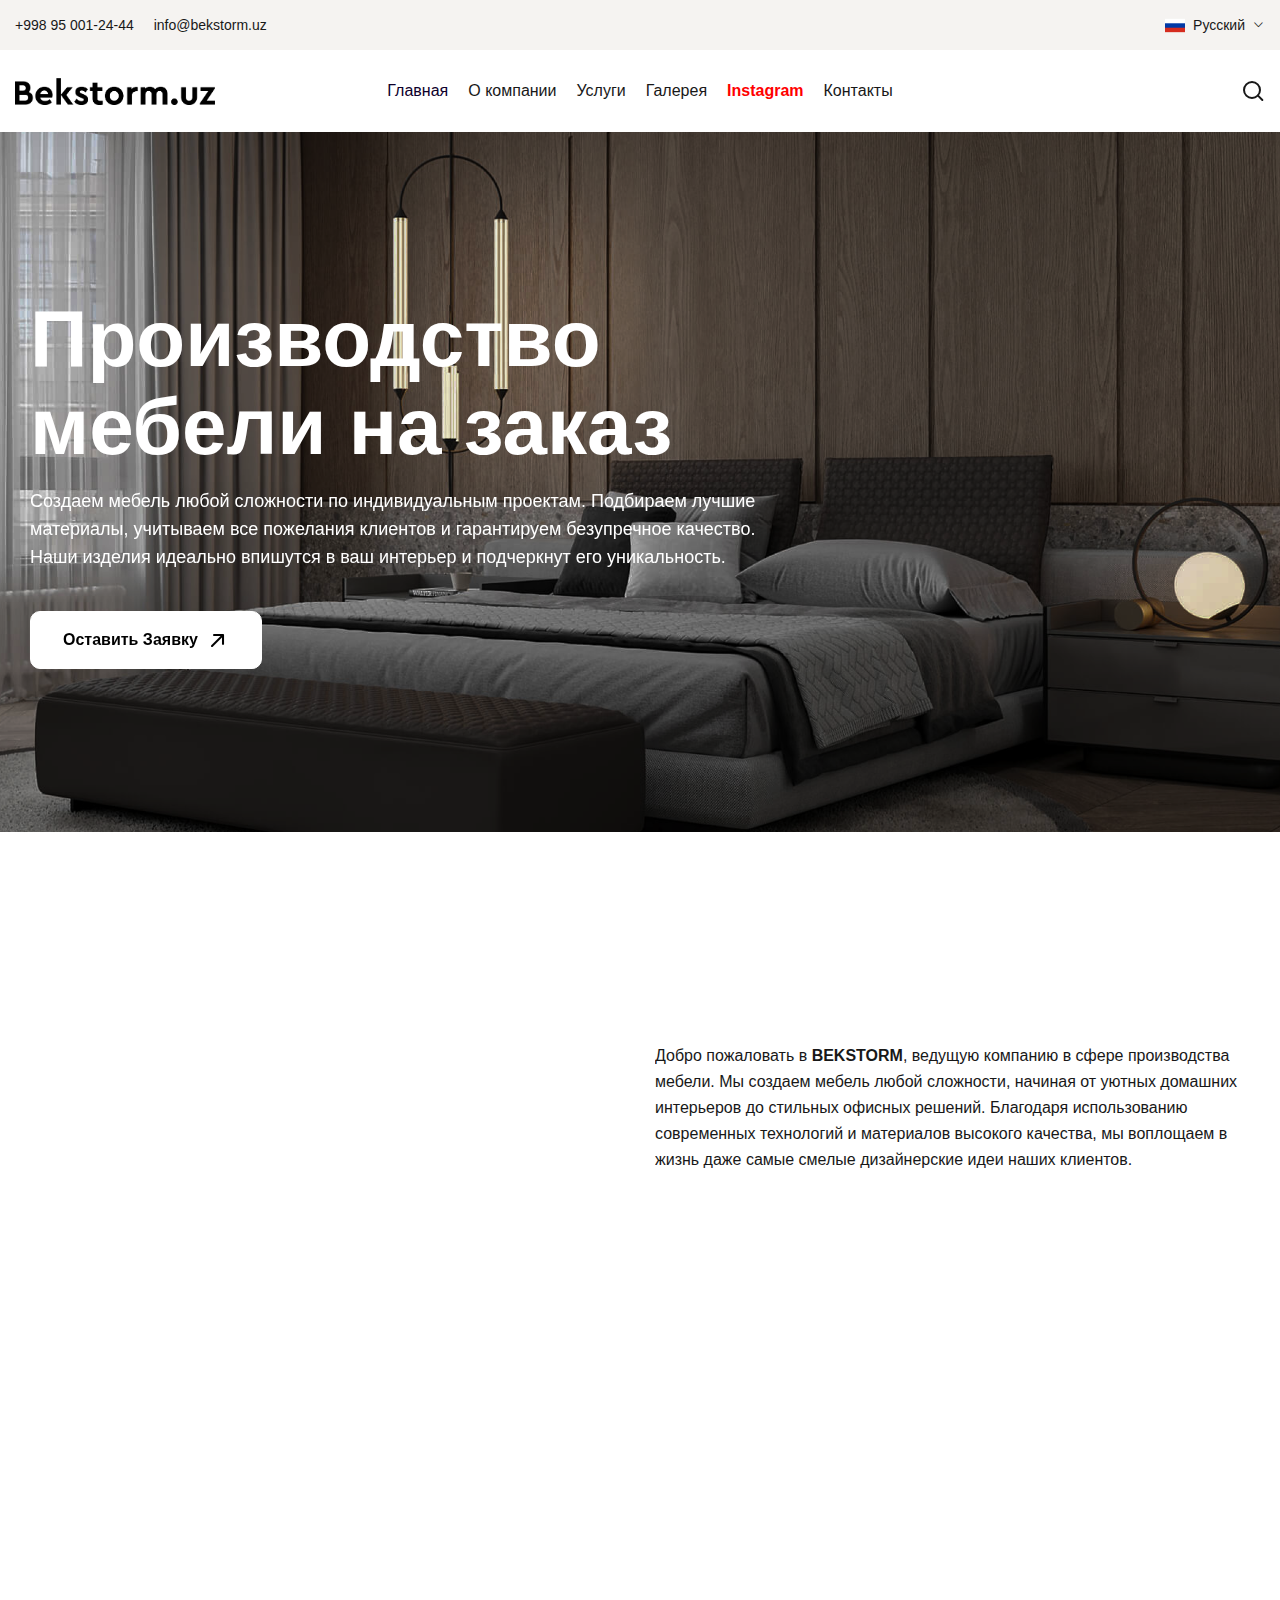
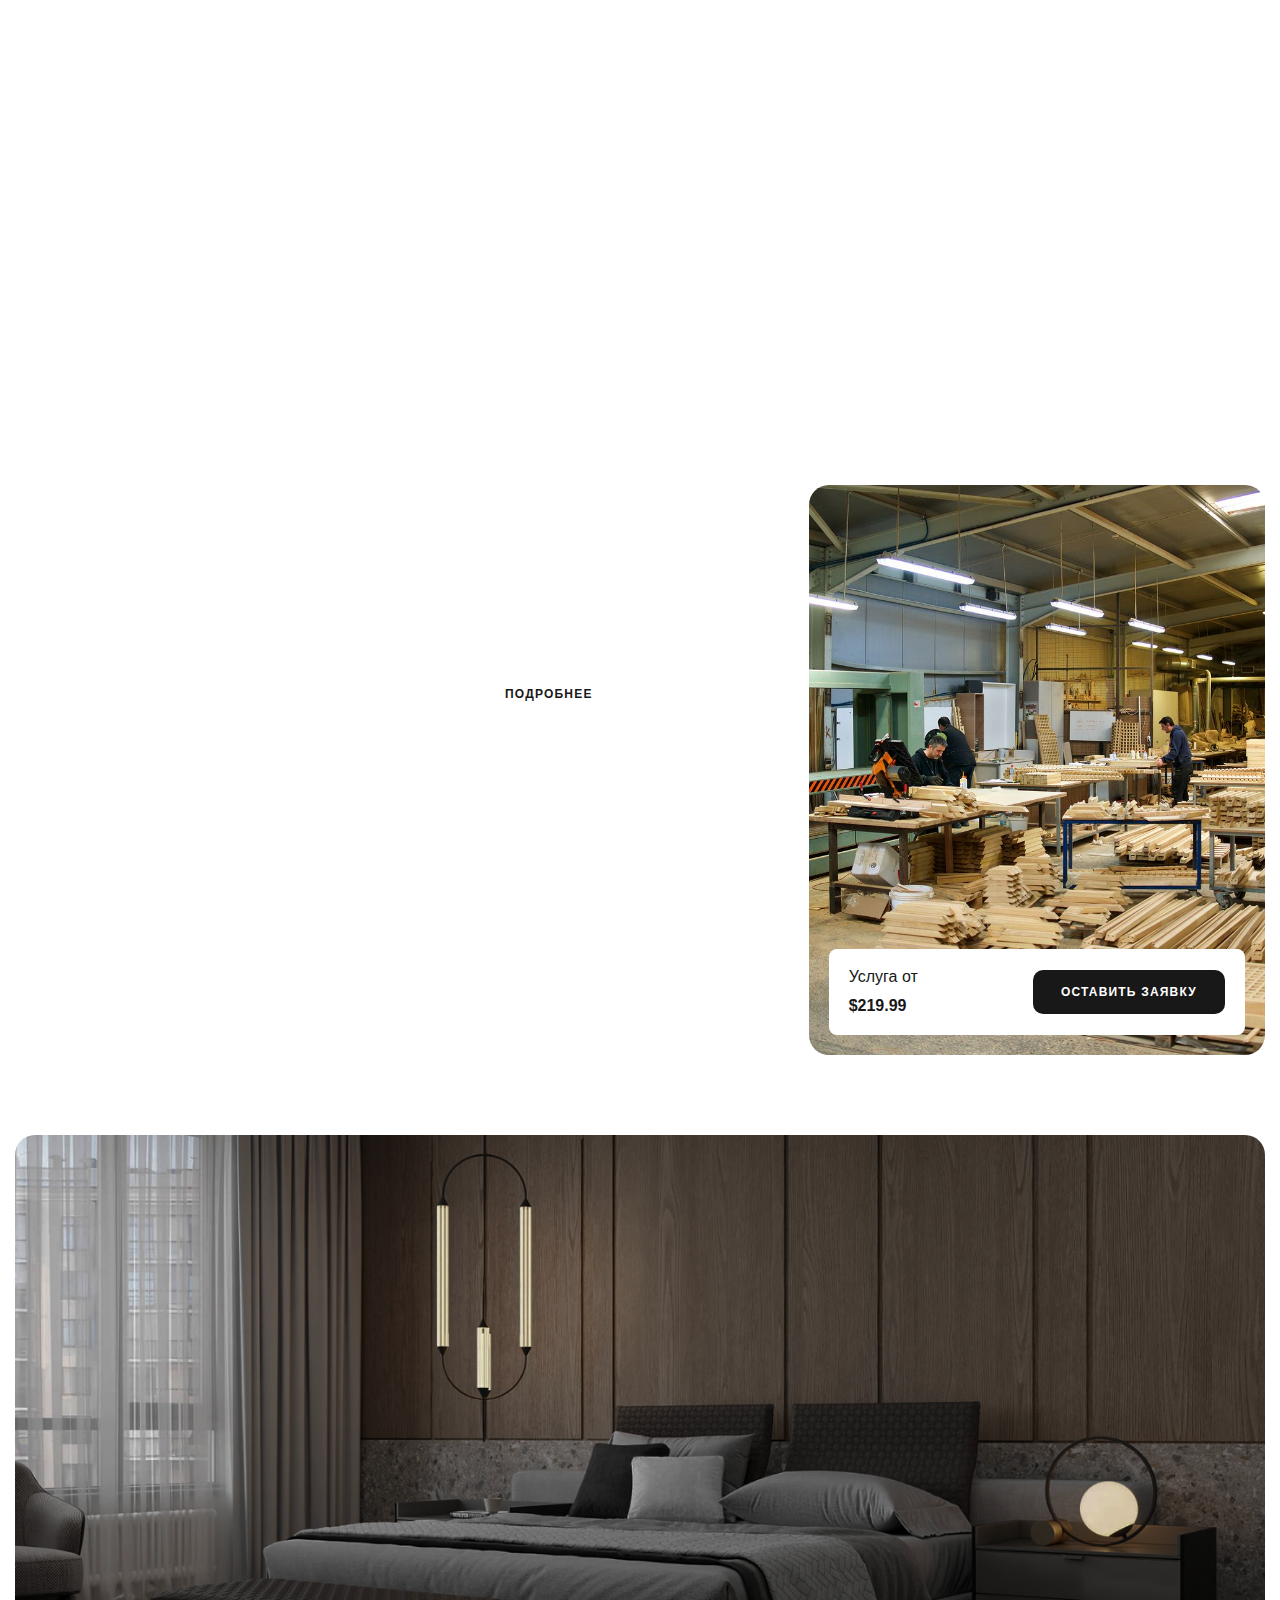
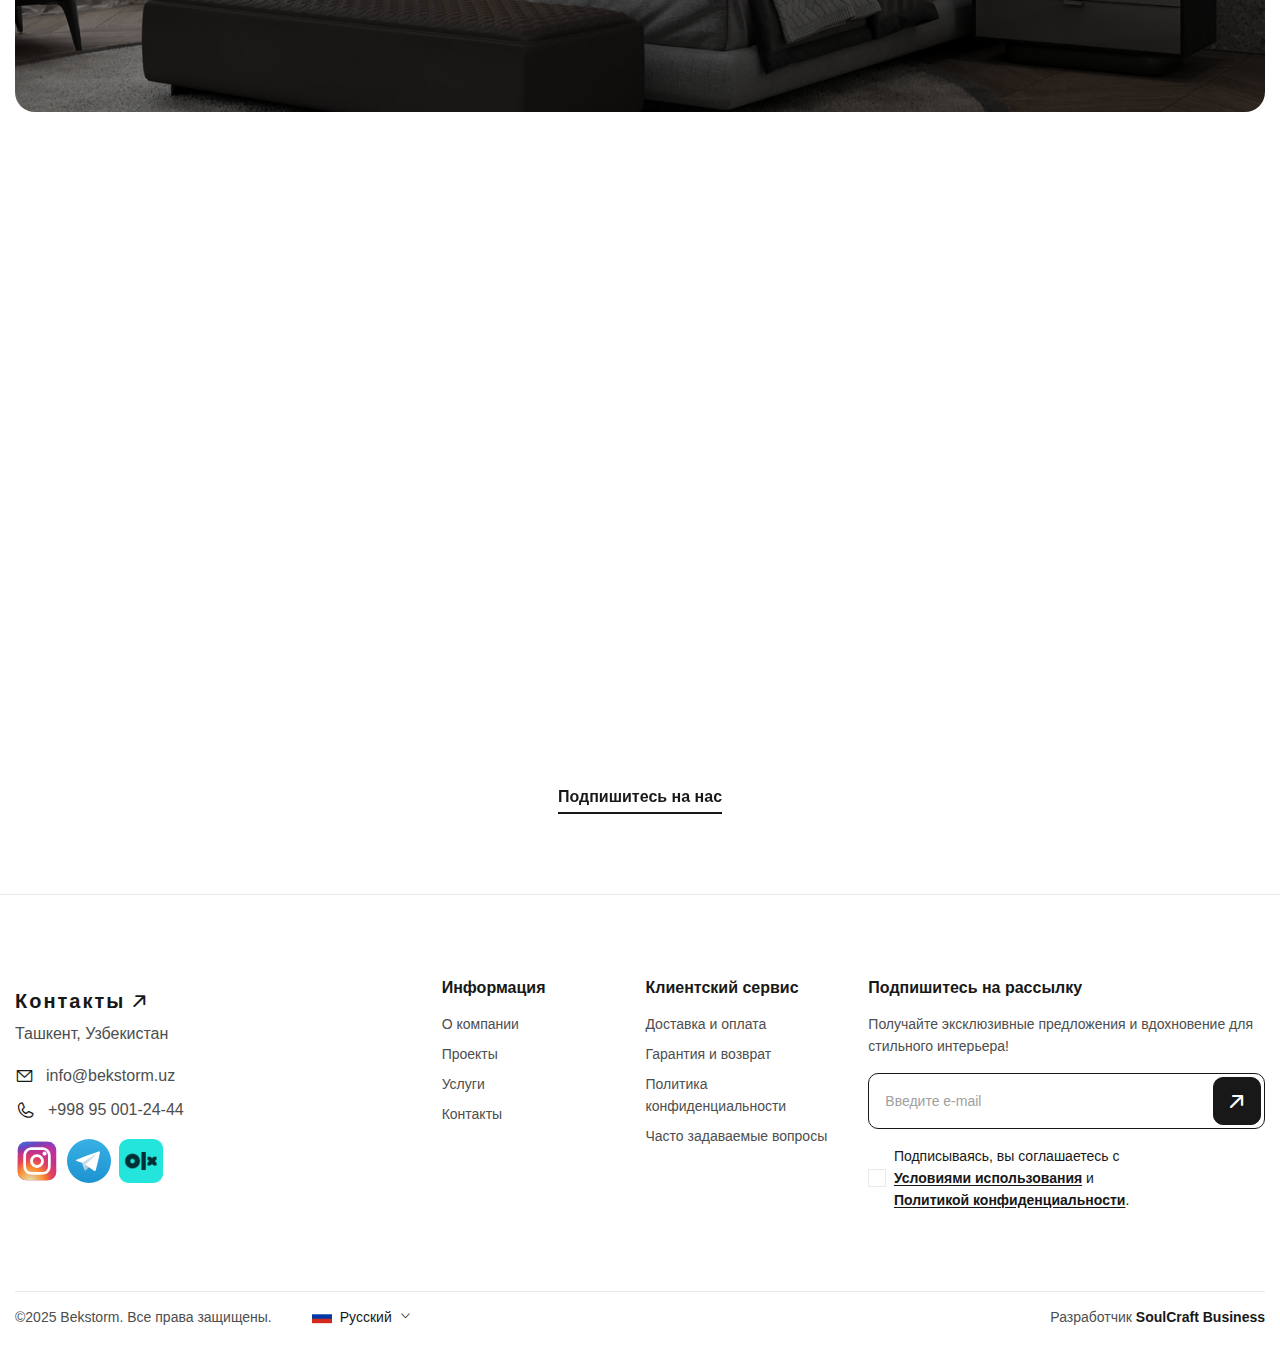
==== commit 6aa1e358: "v.2" ====
--- a/index.html
+++ b/index.html
@@ -1,399 +1,994 @@
-﻿<!DOCTYPE html>
-<html lang="zxx">
+﻿
+
+<!DOCTYPE html>
+
+<html xmlns="http://www.w3.org/1999/xhtml" xml:lang="en-US" lang="en-US">
+<!--<![endif]-->
+
 <head>
     <meta charset="utf-8">
-    <meta http-equiv="X-UA-Compatible" content="IE=edge">
+    <title>Bekstorm - Производство и ремонт мебели</title>
+
+    <meta name="author" content="Bekstorm">
     <meta name="viewport" content="width=device-width, initial-scale=1, maximum-scale=1">
-    <title>BEKSTORM - MEBEL SERVICES</title>
-    <link rel="shortcut icon" href="img/favicon.png">
-    <link rel="stylesheet" href="../../../../css2?family=Libre+Caslon+Display&family=Outfit:wght@300;400&display=swap">
-    <link rel="stylesheet" href="css/plugins.css">
-    <link rel="stylesheet" href="css/style.css">
+    <meta name="description" content="Bekstorm - профессиональное производство, ремонт и перевозка мебели. Индивидуальный подход, качественные материалы и надежный сервис.">
+    
+    <!-- SEO Keywords -->
+    <meta name="keywords" content="производство мебели, ремонт мебели, сборка мебели, перевозка мебели, мебель на заказ, мебельный сервис">
+    
+    <!-- Open Graph для соцсетей -->
+    <meta property="og:title" content="Bekstorm - Производство и ремонт мебели">
+    <meta property="og:description" content="Оказываем услуги по производству, ремонту и перевозке мебели любой сложности. Высокое качество, надежность и оперативность.">
+    <meta property="og:image" content="https://bekstorm.uz/images/preview.jpg">
+    <meta property="og:url" content="https://bekstorm.uz">
+    <meta property="og:type" content="website">
+
+    <!-- Twitter Card -->
+    <meta name="twitter:card" content="summary_large_image">
+    <meta name="twitter:title" content="Bekstorm - Производство и ремонт мебели">
+    <meta name="twitter:description" content="Производство и ремонт мебели по индивидуальному заказу. Гарантия качества и долговечности.">
+    <meta name="twitter:image" content="https://bekstorm.uz/images/preview.jpg">
+
+    <!-- Canonical URL (предотвращает дублирующий контент) -->
+    <link rel="canonical" href="https://bekstorm.uz">
+
+    <!-- Robots (индексация страниц) -->
+    <meta name="robots" content="index, follow">
+    
+    <!-- JSON-LD микроразметка -->
+    <script type="application/ld+json">
+    {
+      "@context": "https://schema.org",
+      "@type": "Organization",
+      "name": "Bekstorm",
+      "url": "https://bekstorm.uz",
+      "logo": "https://bekstorm.uz/images/logo.png",
+      "description": "Профессиональное производство, ремонт и перевозка мебели. Надежный сервис и индивидуальный подход.",
+      "contactPoint": {
+        "@type": "ContactPoint",
+        "telephone": "+998 90 123 45 67",
+        "contactType": "customer service",
+        "areaServed": "UZ",
+        "availableLanguage": ["Russian", "Uzbek"]
+      },
+      "sameAs": [
+        "https://www.facebook.com/bekstorm",
+        "https://www.instagram.com/bekstorm",
+        "https://www.linkedin.com/company/bekstorm"
+      ]
+    }
+    </script>
+
+    <!-- Шрифты -->
+    <link rel="stylesheet" href="fonts/fonts.css">
+    <link rel="stylesheet" href="fonts/font-icons.css">
+
+    <!-- CSS -->
+    <link rel="stylesheet" href="css/bootstrap.min.css">
+    <link rel="stylesheet" href="css/swiper-bundle.min.css">
+    <link rel="stylesheet" href="css/animate.css">
+    <link rel="stylesheet" href="../../forms/end-form/build/sib-styles.css">
+    <link rel="stylesheet" type="text/css" href="css/styles.css">
+
+    <!-- Favicon и иконки -->
+    <link rel="shortcut icon" href="images/favicon.png">
+    <link rel="apple-touch-icon-precomposed" href="images/logo/favicon.png">
+
 </head>
-<body>
-    <!-- Preloader -->
-    <div class="preloader-bg"></div>
-    <div id="preloader">
-        <div id="preloader-status">
-            <div class="preloader-position loader"> <span></span> </div>
+
+
+<body class="preload-wrapper popup-loader">
+
+    <!-- Scroll Top -->
+    <button id="scroll-top">
+        <svg width="24" height="25" viewbox="0 0 24 25" fill="none" xmlns="http://www.w3.org/2000/svg">
+            <g clip-path="url(#clip0_15741_24194)">
+            <path d="M3 11.9175L12 2.91748L21 11.9175H16.5V20.1675C16.5 20.3664 16.421 20.5572 16.2803 20.6978C16.1397 20.8385 15.9489 20.9175 15.75 20.9175H8.25C8.05109 20.9175 7.86032 20.8385 7.71967 20.6978C7.57902 20.5572 7.5 20.3664 7.5 20.1675V11.9175H3Z" stroke="white" stroke-width="1.5" stroke-linecap="round" stroke-linejoin="round"></path>
+            </g>
+            <defs>
+            <clippath id="clip0_15741_24194">
+            <rect width="24" height="24" fill="white" transform="translate(0 0.66748)"></rect>
+            </clippath>
+            </defs>
+        </svg> 
+    </button>
+
+    <!-- preload -->
+    <div class="preload preload-container">
+        <div class="preload-logo">
+            <div class="spinner"></div>
         </div>
     </div>
-    <!-- Progress scroll totop -->
-    <div class="progress-wrap cursor-pointer">
-        <svg class="progress-circle svg-content" width="100%" height="100%" viewbox="-1 -1 102 102">
-            <path d="M50,1 a49,49 0 0,1 0,98 a49,49 0 0,1 0,-98"></path>
-        </svg>
-    </div>
-    <!-- Navbar -->
-    <nav class="navbar navbar-expand-lg">
-        <div class="container">
-            <!-- Logo -->
-            <div class="logo-wrapper">
-                <a class="logo" href="index.html"> <img src="img/logo-light.png" class="logo-img" alt=""> </a>
-            </div>
-            <!-- Button -->
-            <button class="navbar-toggler" type="button" data-bs-toggle="collapse" data-bs-target="#navbar" aria-controls="navbar" aria-expanded="false" aria-label="Toggle navigation"> <span class="navbar-toggler-icon"><i class="ti-menu"></i></span> </button>
-            <!-- Menu -->
-            <div class="collapse navbar-collapse" id="navbar">
-                <ul class="navbar-nav ms-auto">
-                    <li class="nav-item"><a class="nav-link active" href="index.html">Главная</a></li>
-                    <li class="nav-item"><a class="nav-link" href="about.html">О компании</a></li>
-                    <li class="nav-item"><a class="nav-link" href="services.html">Услуги</a></li>
-                    <li class="nav-item"><a class="nav-link" href="portfolio.html">Портфолио</a></li>
-                    <li class="nav-item"><a class="nav-link" href="contact.html">Контакты</a></li>
-                    <li class="nav-item dropdown"> <a class="nav-link dropdown-toggle" href="#" role="button" data-bs-toggle="dropdown" data-bs-auto-close="outside" aria-expanded="false">Русский <i class="ti-angle-down"></i></a>
-                        <ul class="dropdown-menu">
-                            <li><a href="/en" class="dropdown-item"><span>Английский</span></a></li>
+    <!-- /preload -->
+     
+    <div id="wrapper">
+        <!-- Top Bar-->
+        <div class="tf-topbar bg-main">
+            <div class="container">
+                <div class="tf-topbar_wrap d-flex align-items-center justify-content-center justify-content-xl-between">
+                    <ul class="topbar-left" style="color: black;">
+                        <li><a class="text-caption-1" href="tel:+998950012444">+998 95 001-24-44</a></li>
+                        <li><a class="text-caption-1" href="#">info@bekstorm.uz</a></li>
+                        <!-- <li><a class="text-caption-1 text-decoration-underline" href="store-list.html">Our Store</a></li> -->
+                    </ul>
+                    <div class="topbar-right d-none d-xl-block">
+                        <div class="tf-cur justify-content-end">
+                            <div class="tf-languages">
+                                <select class="image-select center style-default type-languages">
+                                    <option selected="" data-thumbnail="images/country/ru.svg">Русский</option>
+                                    <option data-thumbnail="images/country/uz.svg">O'zbekcha</option>
+                                </select>
+                            </div>
+                        </div>
+                    </div>
+                </div>
+            </div>
+        </div>
+        <!-- /Top Bar -->
+        <!-- Header -->
+        <header id="header" class="header-default">
+            <div class="container">
+                <div class="row wrapper-header align-items-center">
+                    <div class="col-md-4 col-3 d-xl-none">
+                        <a href="#mobileMenu" class="mobile-menu" data-bs-toggle="offcanvas" aria-controls="mobileMenu">
+                            <i class="icon icon-categories"></i>
+                        </a>
+                    </div>
+                    <div class="col-xl-3 col-md-4 col-6">
+                        <a href="index.html" class="logo-header">
+                            <img src="images/logo/logo.png" alt="logo" class="logo">
+                        </a>
+                    </div>
+                    <div class="col-xl-6 d-none d-xl-block">
+                        <nav class="box-navigation text-center">
+                            <ul class="box-nav-ul d-flex align-items-center justify-content-center">
+                                <li class="menu-item active">
+                                    <a href="index.html" class="item-link">Главная</a>
+                                </li>
+                                <li class="menu-item">
+                                    <a href="about.html" class="item-link">О компании</a>
+                                </li>
+                                <li class="menu-item">
+                                    <a href="services.html" class="item-link">Услуги</a>
+                                </li>
+                                <li class="menu-item">
+                                    <a href="galery.html" class="item-link">Галерея</a>
+                                </li>
+                                <li class="menu-item position-relative">
+                                    <a href="https://instagram.com/bekstorm.mebel" class="item-link" style="color: red; font-weight: 600;">Instagram</a>
+                                </li>
+                                <li class="menu-item position-relative">
+                                    <a href="contact.html" class="item-link">Контакты</a>
+                                </li>
+                                </ul>
+                        </nav>
+                    </div>
+                    <div class="col-xl-3 col-md-4 col-3">
+                        <ul class="nav-icon d-flex justify-content-end align-items-center">
+                            <li class="nav-search"><a href="#search" data-bs-toggle="modal" class="nav-icon-item">
+                                <svg class="icon" width="24" height="24" viewbox="0 0 24 24" fill="none" xmlns="http://www.w3.org/2000/svg">
+                                    <path d="M11 19C15.4183 19 19 15.4183 19 11C19 6.58172 15.4183 3 11 3C6.58172 3 3 6.58172 3 11C3 15.4183 6.58172 19 11 19Z" stroke="#181818" stroke-width="2" stroke-linecap="round" stroke-linejoin="round"></path>
+                                    <path d="M21.35 21.0004L17 16.6504" stroke="#181818" stroke-width="2" stroke-linecap="round" stroke-linejoin="round"></path>
+                                </svg>    
+                            </a></li>
                         </ul>
-                    </li>
-                </ul>
-            </div>
-        </div>
-    </nav>
-    <!-- Kenburns Slider -->
-    <aside class="kenburns-section" id="kenburnsSliderContainer" data-overlay-dark="5">
-        <div class="kenburns-inner h-100">
-            <div class="v-middle caption text-center">
+                    </div>
+                </div>
+            </div>
+        </header>
+        <!-- Banner -->
+        <section class="tf-slideshow slider-style2 slider-effect-fade">
+            <div dir="ltr" class="swiper tf-sw-slideshow" data-preview="1" data-tablet="1" data-mobile="1" data-centered="false" data-space="0" data-space-mb="0" data-loop="true" data-auto-play="false">
+                <div class="swiper-wrapper">
+                    <div class="swiper-slide">
+                        <div class="wrap-slider">
+                            <img src="images/banner/1.png" alt="fashion-slideshow">
+                            <div class="box-content">
+                                <div class="container">
+                                    <div class="content-slider" style="color: white;">
+                                        <div class="box-title-slider" style="color: white;">
+                                            <div class="fade-item fade-item-1 heading title-display" style="color: white; font-weight: 600;">Производство мебели на заказ</div>
+                                            <p class="fade-item fade-item-2 body-text-1">Создаем мебель любой сложности по индивидуальным проектам. Подбираем лучшие материалы, учитываем все пожелания клиентов и гарантируем безупречное качество. Наши изделия идеально впишутся в ваш интерьер и подчеркнут его уникальность.</p>
+                                        </div>
+                                        <div class="fade-item fade-item-3 box-btn-slider">
+                                            <a href="#" class="tf-btn btn-fill" style="background-color: white; border-color: white;" 
+                                               data-bs-toggle="modal" data-bs-target="#requestModal">
+                                                <span class="text" style="color: black;">Оставить заявку</span>
+                                                <i class="icon icon-arrowUpRight" style="color: black;"></i>
+                                            </a>
+                                        </div>                                        
+                                    </div>
+                                </div>
+                            </div>
+                        </div>
+                    </div>
+                </div>
+            </div>
+            <div class="wrap-pagination">
                 <div class="container">
-                    <div class="row justify-content-center h-100">
-                        <div class="col-lg-8 col-md-12"> <span>
-                                <i class="star-rating"></i>
-                                <i class="star-rating"></i>
-                                <i class="star-rating"></i>
-                                <i class="star-rating"></i>
-                                <i class="star-rating"></i>
-                            </span>
-                            <h4>Добро пожаловать</h4>
-                            <h1>Эксклюзивная мебель и ремонт для вашего дома и бизнеса.</h1>
-                            <div class="butn-light mt-30 mb-30"> <a href="#services"><span>Наши услуги</span></a> </div>
-                        </div>
-                    </div>
-                </div>
-            </div>
-        </div>
-        <!-- button scroll -->
-        <a href="#" data-scroll-nav="1" class="mouse smoothscroll">
-            <span class="mouse-icon">
-                <span class="mouse-wheel"></span>
-            </span>
-        </a>
-    </aside>
-    <!-- About -->
-    <section class="about section-padding bg-white" data-scroll-index="1">
-        <div class="container">
-            <div class="row">
-                <div class="col-md-12">
-                    <div class="services2 left mb-90">
-                        <figure><img src="img/restaurant/1.jpg" alt="" class="img-fluid"></figure>
-                        <div class="caption padding-left">
-                            <h4><a href="#">BEKSTORM</a></h4>
-                            <p>Мы создаём стильные и функциональные интерьеры, сочетая качество, эстетику и инновационные технологии. Наши мастера разрабатывают и производят мебель под заказ, а также предлагают комплексные решения по ремонту и оформлению интерьеров.</p>
-                            <div class="info-wrapper mt-20">
-                                <div class="butn-dark"> <a href="#"><span>Подробнее</span></a> </div>
-                            </div>
-                        </div>
-                    </div>
-                </div>
-            </div>
-        </div>
-    </section>
-    <!-- Услуги -->
-    <section class="rooms2 section-padding" id="services">
-        <div class="container">
-        <div class="row mb-30">
-            <div class="col-md-9">
-                <div class="section-title">Эксклюзивные <span>интерьерные</span> решения</div>
-                <p>Предлагаем комплексные решения для создания комфортного, стильного и функционального пространства. От идеи до реализации – мы берём на себя все этапы работы, чтобы вы получили идеальный результат без лишних забот.</p>
-            </div>
-            <div class="col-md-3">
-                <div class="sub-title border-bot-light"> <a href="services.html">Все услуги</a></div>
-            </div>
-        </div>
-        <div class="row">
-            <div class="col-lg-4 col-md-6 mb-30">
-                <figure> <img src="img/rooms/19.jpg" alt="" class="img-fluid"> </figure>
-                <div class="content">
-                    <div class="cont">
-                        <h3>Производство мебели на заказ</h3>
-                        <p class="mb-30">Изготавливаем качественную мебель по индивидуальным проектам. Работаем с любыми материалами: натуральное дерево, МДФ, стекло, металл. Создаём уникальные решения для квартир, офисов, ресторанов и гостиниц.</p>
-                        <div class="book">
-                            <div><a href="#" class="butn-dark2"><span>подробнее</span></a></div>
-                        </div>
-                    </div>
-                </div>
-            </div>
-            <div class="col-lg-4 col-md-6 mb-30">
-                <figure> <img src="img/rooms/12.jpg" alt="" class="img-fluid"> </figure>
-                <div class="content">
-                    <div class="cont">
-                        <h3>Сборка и разборка мебели</h3>
-                        <p class="mb-30">Оказываем профессиональные услуги по сборке и разборке мебели. Работаем с корпусной и мягкой мебелью, офисными и коммерческими решениями. Обеспечиваем быструю и аккуратную сборку для вашего пространства.</p>
-                        <div class="book">
-                            <div><a href="#" class="butn-dark2"><span>Подробнее</span></a></div>
-                        </div>
-                    </div>
-                </div>
-            </div>
-            <div class="col-lg-4 col-md-6 mb-30">
-                <figure> <img src="img/rooms/13.jpg" alt="" class="img-fluid"> </figure>
-                <div class="content">
-                    <div class="cont">
-                        <h3>Ремонт и отделка</h3>
-                        <p class="mb-30">Выполняем ремонт и отделку помещений любой сложности. Работаем с жилыми и коммерческими объектами. Используем качественные материалы, учитываем стиль и пожелания клиента. Гарантируем комфорт, долговечность и эстетичный результат.</p>
-                        <div class="book">
-                            <div><a href="#" class="butn-dark2"><span>Подробнее</span></a></div>
-                    </div>
-                </div>
-            </div>
-        </div>
-        </div>
-    </section>
-    <!-- Promo Video -->
-    <section class="video-wrapper video section-padding bg-img bg-fixed" data-overlay-dark="5" data-background="img/slider/1.png">
-        <div class="container">
-            <div class="row justify-content-center">
-                <div class="col-lg-8 col-md-12 text-center">
-                   <span><i class="star-rating"></i><i class="star-rating"></i><i class="star-rating"></i><i class="star-rating"></i><i class="star-rating"></i></span>
-                    <div class="section-subtitle"><span>Хотите увидеть, как рождаются стильные и уютные пространства?</span></div>
-                    <div class="section-title"><span>Вдохновение в каждом кадре</span></div>
-                </div>
-            </div>
-            <div class="row">
-                <div class="text-center col-md-12">
-                    <a class="vid" href="https://youtu.be/7lS_Nhl3cio">
-                        <div class="vid-butn"> <span class="icon">
-                                <i class="ti-control-play"></i>
-                            </span> </div>
-                    </a>
-                </div>
-            </div>
-        </div>
-    </section>
-    <!-- Портфолио -->
-    <section class="amenities section-padding">
-        <div class="container">
-            <div class="row mb-30">
-                <div class="col-md-9">
-                    <div class="section-title">Наши вдохновляющие проекты</div>
-                    <p>Каждое изделие и интерьер – это сочетание качества, эстетики и практичности. Мы работаем с натуральными материалами, инновационными решениями и воплощаем уникальные идеи в жизнь.</p>
-                </div>
-                <div class="col-md-3">
-                    <div class="sub-title border-bot-light"><a href="portfolio.html">Все сделанные работы</a></div>
-                </div>
-            </div>
-            <div class="row">
-                <div class="col-md-4 gallery-item">
-                    <div class="img-card">
-                        <a href="img/rooms/19.jpg" title="" class="img-zoom">
-                            <div class="img-block">
-                                <div class="wrapper-img"> <img src="img/rooms/19.jpg" class="img-fluid mx-auto d-block" alt="work-img"> </div>
-                                <div class="title-block">
-                                    <h6>BEKSTORM</h6>
-                                </div>
-                            </div>
-                        </a>
-                    </div>
-                </div>
-                <div class="col-md-4 gallery-item">
-                    <div class="img-card">
-                        <a href="img/rooms/12.jpg" title="" class="img-zoom">
-                            <div class="img-block">
-                                <div class="wrapper-img"> <img src="img/rooms/12.jpg" class="img-fluid mx-auto d-block" alt="work-img"> </div>
-                                <div class="title-block">
-                                    <h6>BEKSTORM</h6>
-                                </div>
-                            </div>
-                        </a>
-                    </div>
-                </div>
-                <div class="col-md-4 gallery-item">
-                    <div class="img-card">
-                        <a href="img/rooms/15.jpg" title="" class="img-zoom">
-                            <div class="img-block">
-                                <div class="wrapper-img"> <img src="img/rooms/15.jpg" class="img-fluid mx-auto d-block" alt="work-img"> </div>
-                                <div class="title-block">
-                                    <h6>BEKSTORM</h6>
-                                </div>
-                            </div>
-                        </a>
-                    </div>
-                </div>
-                <!-- 2 columns -->
-                <div class="col-md-6 gallery-item">
-                    <div class="img-card">
-                        <a href="img/rooms/17.jpg" title="" class="img-zoom">
-                            <div class="img-block">
-                                <div class="wrapper-img"> <img src="img/rooms/17.jpg" class="img-fluid mx-auto d-block" alt="work-img"> </div>
-                                <div class="title-block">
-                                    <h6>BEKSTORM</h6>
-                                </div>
-                            </div>
-                        </a>
-                    </div>
-                </div>
-                <div class="col-md-6 gallery-item">
-                    <div class="img-card">
-                        <a href="img/rooms/18.jpg" title="" class="img-zoom">
-                            <div class="img-block">
-                                <div class="wrapper-img"> <img src="img/rooms/18.jpg" class="img-fluid mx-auto d-block" alt="work-img"> </div>
-                                <div class="title-block">
-                                    <h6>BEKSTORM</h6>
-                                </div>
-                            </div>
-                        </a>
-                    </div>
-                </div>
-            </div>
-        </div>
-    </section>
-    <!-- Testiominals -->
-    <!-- <section class="testimonials">
-        <div class="background bg-img bg-fixed section-padding pb-0" data-background="img/rooms/18.jpg" data-overlay-dark="4">
+                    <div class="sw-dots sw-pagination-slider type-circle justify-content-center"></div>
+                </div>
+            </div>
+        </section>
+        <!-- about-us -->
+        <section class="flat-spacing about-us-main pb_0">
             <div class="container">
                 <div class="row">
-                    <div class="col-md-3">
-                        <h3 class="sub-title border-bot-dark">Testiominals</h3>
-                    </div>
-                    <div class="col-md-8">
-                        <div class="section-title whte">What Client's Say?</div>
-                        <div class="testimonials-box">
-                            <div class="owl-carousel owl-theme">
-                                <div class="item"> <span>
-                                        <i class="star-rating"></i>
-                                        <i class="star-rating"></i>
-                                        <i class="star-rating"></i>
-                                        <i class="star-rating"></i>
-                                        <i class="star-rating"></i>
-                                    </span>
-                                    <h5>"Hotel was great. Location was excellent in that it was close to everywhere I wanted to go. The staff was incredible. At my every beckoning and call. Room was smaller than I'd like but this was NY so to be expected. A great experience all around!"</h5>
-                                    <div class="info">
-                                        <div class="author-img"> <img src="img/team/1.jpg" alt=""> </div>
-                                        <div class="cont">
-                                            <h6>Demeail S.</h6> <span>Customer Review</span>
-                                        </div>
+                    <div class="col-md-6">
+                        <div class="about-us-features wow fadeInLeft">
+                            <img class="lazyload" data-src="images/banner/about.png" src="images/banner/about.png" alt="image-team">
+                        </div>
+                    </div>
+                    <div class="col-md-6">
+                        <div class="about-us-content">
+                            <h3 class="title wow fadeInUp"><span style="font-weight: 600;">Создаем комфорт и качество в каждой детали</span></h3>
+                            <div class="widget-tabs style-3">
+                                <div class="widget-content-tab wow fadeInUp">
+                                    <div class="widget-content-inner active">
+                                        <p>Добро пожаловать в <strong>BEKSTORM</strong>, ведущую компанию в сфере производства мебели. Мы создаем мебель любой сложности, начиная от уютных домашних интерьеров до стильных офисных решений. Благодаря использованию современных технологий и материалов высокого качества, мы воплощаем в жизнь даже самые смелые дизайнерские идеи наших клиентов.</p>
                                     </div>
                                 </div>
-                                <div class="item"> <span>
-                                        <i class="star-rating"></i>
-                                        <i class="star-rating"></i>
-                                        <i class="star-rating"></i>
-                                        <i class="star-rating"></i>
-                                        <i class="star-rating"></i>
-                                    </span>
-                                    <h5>"Great space for events. They were able to cater to the event I was working while simultaneously having an event and a wedding on separate floors. Hotel is massive. Employees are very friendly and always willing to help if need be. Will definitely be having more events here in the future."</h5>
-                                    <div class="info">
-                                        <div class="author-img"> <img src="img/team/3.jpg" alt=""> </div>
-                                        <div class="cont">
-                                            <h6>Ray Smith</h6> <span>Customer Review</span>
+                            </div>
+                            <a href="about.html" class="tf-btn btn-fill wow fadeInUp"><span class="text text-button">Подробнее</span></a>
+                        </div>
+                    </div>
+                </div>
+            </div>
+        </section>
+        <!-- Works -->
+        <section class="flat-spacing">
+            <div class="container">
+                <div class="heading-section-2 wow fadeInUp">
+                    <h3 class="heading"><span style="font-weight: 600;">Наши работы</span></h3>
+                    <a href="gallery.html" class="btn-line">Все наши работы</a>
+                </div>
+                <div dir="ltr" class="swiper tf-sw-categories" data-preview="3" data-tablet="2" data-mobile="1" data-space-lg="20" data-space-md="20" data-space="10" data-pagination="1" data-pagination-md="2" data-pagination-lg="3">
+                    <div class="swiper-wrapper">
+                        <div class="swiper-slide">
+                            <div class="collection-position-2 style-2 hover-img wow fadeInUp" data-wow-delay="0s">
+                                <a class="img-style">
+                                    <img class="lazyload" data-src="images/gallery/glr1.png" src="images/gallery/glr1.png" alt="banner-cls">
+                                </a>
+                            </div>
+                        </div>
+                        <div class="swiper-slide">
+                            <div class="collection-position-2 style-2 hover-img wow fadeInUp" data-wow-delay="0.1s">
+                                <a class="img-style">
+                                    <img class="lazyload" data-src="images/gallery/glr2.png" src="images/gallery/glr2.png" alt="banner-cls">
+                                </a>
+                                <!-- <div class="content">
+                                    <a href="shop-collection.html" class="cls-btn">
+                                        <h6 class="text">Men’s</h6>
+                                        <span class="count-item text-secondary">12 items</span>
+                                        <i class="icon icon-arrowUpRight"></i>
+                                    </a>
+                                </div> -->
+                            </div>
+                        </div>
+                        <div class="swiper-slide">
+                            <div class="collection-position-2 style-2 hover-img wow fadeInUp" data-wow-delay="0.2s">
+                                <a class="img-style">
+                                    <img class="lazyload" data-src="images/gallery/glr3.png" src="images/gallery/glr3.png" alt="banner-cls">
+                                </a>
+                            </div>
+                        </div>
+                    </div>
+                    <div class="sw-pagination-categories sw-dots type-circle justify-content-center"></div>
+                </div>
+            </div>
+        </section>     
+        <!-- services -->
+        <section class="flat-spacing pt-0">
+            <div class="container">
+                <div class="row flat-img-with-text-v2">
+                    <div class="col-lg-7 col-md-6">
+                        <div class="banner-left">
+                            <div class="box-title wow fadeInUp">
+                                <h3><span style="font-weight: 600;">Наши услуги</span></h3>
+                                <p>Полный спектр услуг для вашего удобства – от создания мебели до ее аккуратной транспортировки. Доверьтесь профессионалам BEKSTORM! </p>
+                            </div>
+                            <ul class="tab-banner" role="tablist">
+                                <li class="nav-tab-item wow fadeInUp" data-wow-delay="0.1s" role="presentation">
+                                    <a href="#tabBannerCls1" class="active nav-tab-link hover-cursor-img" data-bs-toggle="tab">
+                                        <h5 class="title text-line-clamp-1">Производство мебели на заказ</h5>
+                                        <div class="arr-link">
+                                            <span class="text-btn-uppercase text-more">Подробнее</span>
+                                            <i class="icon icon-arrowUpRight"></i>
+                                        </div>
+                                    </a>
+                                </li>
+                                <li class="nav-tab-item wow fadeInUp" data-wow-delay="0s" role="presentation">
+                                    <a href="#tabBannerCls2" class="nav-tab-link hover-cursor-img" data-bs-toggle="tab">
+                                        <h5 class="title text-line-clamp-1">Сборка и разборка мебели</h5>
+                                        <div class="arr-link">
+                                            <span class="text-btn-uppercase text-more">Подробнее</span>
+                                            <i class="icon icon-arrowUpRight"></i>
+                                        </div>
+                                    </a>
+                                </li>
+                                <li class="nav-tab-item wow fadeInUp" data-wow-delay="0.2s" role="presentation">
+                                    <a href="#tabBannerCls3" class="nav-tab-link hover-cursor-img" data-bs-toggle="tab">
+                                        <h5 class="title text-line-clamp-1">Ремонт мебели</h5>
+                                        <div class="arr-link">
+                                            <span class="text-btn-uppercase text-more">Подробнее</span>
+                                            <i class="icon icon-arrowUpRight"></i>
+                                        </div>
+                                    </a>
+                                </li>
+                                <li class="nav-tab-item wow fadeInUp" data-wow-delay="0.2s" role="presentation">
+                                    <a href="#tabBannerCls4" class="nav-tab-link hover-cursor-img" data-bs-toggle="tab">
+                                        <h5 class="title text-line-clamp-1">Перевозка мебели и домашних вещей</h5>
+                                        <div class="arr-link">
+                                            <span class="text-btn-uppercase text-more">Подробнее</span>
+                                            <i class="icon icon-arrowUpRight"></i>
+                                        </div>
+                                    </a>
+                                </li>
+                            </ul>
+                            <div class="wow fadeInUp">
+                                <a href="services.html" class="btn-line">Все услуги</a>
+                            </div>
+                        </div>
+                    </div>
+                    <div class="col-lg-5 col-md-6">
+                        <div class="banner-right flat-animate-tab">
+                            <div class="tab-content">
+                                <div class="tab-pane active show" id="tabBannerCls1" role="tabpanel">
+                                    <div class="collection-position-2 hover-img">
+                                        <a class="img-style">
+                                            <img class="lazyload" data-src="images/services/srv1.png" src="images/services/srv1.png" alt="banner-cls">
+                                        </a>
+                                        <div class="content cls-content">
+                                            <div class="cls-info">
+                                                <a href="product-detail.html" class="text-title link text-line-clamp-1">Услуга от</a>
+                                                <div class="price">
+                                                    <span class="new-price">$219.99</span>
+                                                </div>
+                                            </div>
+                                            <a href="#" data-bs-toggle="modal" class="cls-btn text-btn-uppercase" data-bs-target="#requestModal">Оставить заявку</a>
                                         </div>
                                     </div>
                                 </div>
+                                <div class="tab-pane" id="tabBannerCls2" role="tabpanel">
+                                    <div class="collection-position-2 hover-img">
+                                        <a class="img-style">
+                                            <img class="lazyload" data-src="images/services/srv2.png" src="images/services/srv2.png" alt="banner-cls">
+                                        </a>
+                                        <div class="content cls-content">
+                                            <div class="cls-info">
+                                                <a href="product-detail.html" class="text-title link text-line-clamp-1">Услуга от</a>
+                                                <div class="price">
+                                                    <span class="new-price">$219.99</span>
+                                                </div>
+                                            </div>
+                                            <a href="#" data-bs-toggle="modal" class="cls-btn text-btn-uppercase" data-bs-target="#requestModal">Оставить заявку</a>
+                                        </div>
+                                    </div>
+                                </div>
+                                <div class="tab-pane" id="tabBannerCls3" role="tabpanel">
+                                    <div class="collection-position-2 hover-img">
+                                        <a class="img-style">
+                                            <img class="lazyload" data-src="images/services/srv3.png" src="images/services/srv3.png" alt="banner-cls">
+                                            <div class="on-sale-wrap"><span class="on-sale-item">-25%</span></div>
+                                        </a>
+                                        <div class="content cls-content">
+                                            <div class="cls-info">
+                                                <a href="product-detail.html" class="text-title link text-line-clamp-1">Услуга от</a>
+                                                <div class="price">
+                                                    <span class="new-price">$219.99</span>
+                                                </div>
+                                            </div>
+                                            <a href="#" data-bs-toggle="modal" class="cls-btn text-btn-uppercase" data-bs-target="#requestModal">Оставить заявку</a>
+                                        </div>
+                                    </div>
+                                </div>
+                                <div class="tab-pane" id="tabBannerCls4" role="tabpanel">
+                                    <div class="collection-position-2 hover-img">
+                                        <a class="img-style">
+                                            <img class="lazyload" data-src="images/services/srv4.png" src="images/services/srv4.png" alt="banner-cls">
+                                        </a>
+                                        <div class="content cls-content">
+                                            <div class="cls-info">
+                                                <a href="product-detail.html" class="text-title link text-line-clamp-1">Услуга от</a>
+                                                <div class="price">
+                                                    <span class="new-price">$219.99</span>
+                                                </div>
+                                            </div>
+                                            <a href="#" data-bs-toggle="modal" class="cls-btn text-btn-uppercase" data-bs-target="#requestModal">Оставить заявку</a>
+                                        </div>
+                                    </div>
+                                </div>
+                            </div>
+                        </div> 
+                    </div>
+                </div>
+            </div>
+        </section>
+        <!-- Banner discover -->
+        <section class="flat-spacing pt-0">
+            <div class="container">
+                <div class="banner-cls-discover hover-img">
+                    <a href="#" class="img-style">
+                        <img class="lazyload" data-src="images/banner/1.png" src="images/banner/1.png" alt="cls-tiktok">
+                    </a>
+                    <div class="cls-content">
+                        <div class="box-title-top">
+                            <h3 class="title"><a href="#" class="link text-white wow fadeInUp" data-wow-delay="0.1s"><span style="font-weight: 600;">Нужна консультация?</span></a></h3>
+                            <p class="desc text-white wow fadeInUp" data-wow-delay="0.2s">Свяжитесь с нами для получения подробной информации по телефону +998 95 001-24-44 <br>или оставьте заявку, и наш специалист свяжется с вами в ближайшее время.</p>
+                        </div>
+                        <div class="wow fadeInUp" data-wow-delay="0.3s">
+                            <a class="tf-btn btn-fill" style="background-color: white; border-color: white;" data-bs-toggle="modal" data-bs-target="#requestModal">
+                                <span class="text" style="color: black;">Оставить заявку</span>
+                                <i class="icon icon-arrowUpRight" style="color: black;"></i>
+                            </a>
+                        </div>
+                    </div>
+                </div>
+            </div>
+        </section>
+        <!-- Instagram -->
+        <section class="flat-spacing pt-0">
+            <div class="container">
+                <div class="heading-section text-center wow fadeInUp">
+                    <h3 class="heading"><span style="font-weight: 600;">Наш Instagram</span></h3>
+                    <p class="subheading text-secondary">"Присоединяйтесь к нам в Instagram, чтобы первыми узнавать о новых коллекциях, <br>вдохновляться стильными интерьерами и получать эксклюзивные предложения!"</p>
+                </div>
+                <div dir="ltr" class="swiper tf-sw-collection" data-preview="4" data-tablet="3" data-mobile-sm="2" data-mobile="1" data-space-lg="30" data-space-md="30" data-space="15" data-pagination="1" data-pagination-md="3" data-pagination-lg="4">
+                    <div class="swiper-wrapper">
+                        <div class="swiper-slide">
+                            <div class="collection-social hover-img wow fadeInUp" data-wow-delay="0s">
+                                <!-- <a href="product-detail.html" class="img-style">
+                                    <img class="lazyload" data-src="images/collections/cls-tiktok1.jpg" src="images/collections/cls-tiktok1.jpg" alt="cls-tiktok">
+                                </a> -->
+                                <img src="images/video/inst1.png" alt="poster" class="poster">
+                                <video class="hover-video" controls="" width="300" height="400" playsinline="" muted="" loop="">
+                                    <source src="images/video/inst1.MP4" type="video/mp4">     
+                                </video>
+                            </div>
+                        </div>
+                        <div class="swiper-slide">
+                            <div class="collection-social hover-img wow fadeInUp" data-wow-delay="0.1s">
+                                <img src="images/video/inst2.png" alt="poster" class="poster">
+                                <video class="hover-video" controls="" width="300" height="400" playsinline="" muted="" loop="">
+                                    <source src="images/video/inst2.mp4" type="video/mp4">  
+                                </video>
+                            </div>
+                        </div>
+                        <div class="swiper-slide">
+                            <div class="collection-social hover-img wow fadeInUp" data-wow-delay="0.2s">
+                                <img src="images/video/inst3.png" alt="poster" class="poster">
+                                <video class="hover-video" controls="" width="300" height="400" playsinline="" muted="" loop="">
+                                    <source src="images/video/inst3.mp4" type="video/mp4">    
+                                </video>
+                            </div>
+                        </div>
+                        <div class="swiper-slide">
+                            <div class="collection-social hover-img wow fadeInUp" data-wow-delay="0.3s">
+                                <img src="images/video/inst4.png" alt="poster" class="poster">
+                                <video class="hover-video" controls="" width="300" height="400" playsinline="" muted="" loop="">
+                                    <source src="images/video/inst4.mp4" type="video/mp4">        
+                                </video>
+                            </div>
+                        </div>
+                    </div>
+                    <div class="sw-pagination-collection sw-dots type-circle justify-content-center"></div>
+                    <div class="sec-btn text-center">
+                        <a href="https://www.instagram.com/mebel_bekstorm_service/" class="btn-line">Подпишитесь на нас</a>
+                    </div>
+                </div>
+            </div>
+        </section>
+        <!-- Footer -->
+        <footer id="footer" class="footer">
+            <div class="footer-wrap">
+                <div class="footer-body">
+                    <div class="container">
+                        <div class="row">
+                            <div class="col-lg-4">
+                                <div class="footer-infor">
+                                    <div class="footer-logo">
+                                        <a href="index.html">
+                                            <img src="images/logo/logo.svg" alt="">
+                                        </a>
+                                    </div>
+                                    <div class="footer-address">
+                                        <a href="contact.html" class="tf-btn-default " style="font-weight: 600; font-size: 20px;">Контакты<i class="icon-arrowUpRight"></i></a>
+                                        <p>Ташкент, Узбекистан</p>
+                                    </div>
+                                    <ul class="footer-info">
+                                        <li>
+                                            <i class="icon-mail"></i>
+                                            <p>info@bekstorm.uz</p>
+                                        </li>
+                                        <li>
+                                            <i class="icon-phone"></i>
+                                            <p>+998 95 001-24-44</p>
+                                        </li>
+                                    </ul>
+                                    <ul class="tf-social-icon">
+                                        <li><a href="https://www.instagram.com/bekstorm.mebel/" class=""><img src="images/icons/inst.svg" alt=""></a></li>
+                                        <li><a href="#" class=""><img src="images/icons/tg.svg" alt=""></a></li>
+                                        <li><a href="https://www.olx.uz/list/user/zWvuN/" class=""><img src="images/icons/olx.png" alt=""></a></li>
+                                    </ul>
+                                </div>
+                            </div>
+                            <div class="col-lg-4">
+                                <div class="footer-menu">
+                                    <div class="footer-col-block">
+                                        <div class="footer-heading text-button footer-heading-mobile">
+                                            Информация
+                                        </div>
+                                        <div class="tf-collapse-content">
+                                            <ul class="footer-menu-list">
+                                                <li class="text-caption-1">
+                                                    <a href="about.html" class="footer-menu_item">О компании</a>
+                                                </li>
+                                                <li class="text-caption-1">
+                                                    <a href="galery.html" class="footer-menu_item">Проекты</a>
+                                                </li>
+                                                <li class="text-caption-1">
+                                                    <a href="services.html" class="footer-menu_item">Услуги</a>
+                                                </li>
+                                                <li class="text-caption-1">
+                                                    <a href="contact.html" class="footer-menu_item">Контакты</a>
+                                                </li>
+                                            </ul>
+                                        </div>
+                                    </div>
+                                    <div class="footer-col-block">
+                                        <div class="footer-heading text-button footer-heading-mobile">
+                                            Клиентский сервис
+                                        </div>
+                                        <div class="tf-collapse-content">
+                                            <ul class="footer-menu-list">
+                                                <li class="text-caption-1">
+                                                    <a href="#" class="footer-menu_item">Доставка и оплата</a>
+                                                </li>
+                                                <li class="text-caption-1">
+                                                    <a href="#" class="footer-menu_item">Гарантия и возврат</a>
+                                                </li>
+                                                <li class="text-caption-1">
+                                                    <a href="#" class="footer-menu_item">Политика конфиденциальности</a>
+                                                </li>
+                                                <li class="text-caption-1">
+                                                    <a href="#" class="footer-menu_item">Часто задаваемые вопросы</a>
+                                                </li>
+                                            </ul>
+                                        </div>
+                                    </div>
+                                </div>
+                            </div>
+                            <div class="col-lg-4">
+                                <div class="footer-col-block">
+                                    <div class="footer-heading text-button footer-heading-mobile">
+                                        Подпишитесь на рассылку
+                                    </div>
+                                    <div class="tf-collapse-content">
+                                        <div class="footer-newsletter">
+                                            <p class="text-caption-1">Получайте эксклюзивные предложения и вдохновение для стильного интерьера!</p>
+                                            <form id="subscribe-form" class="form-newsletter subscribe-form" action="#" method="post" accept-charset="utf-8">
+                                                <div class="subscribe-content">
+                                                    <fieldset class="email">
+                                                        <input type="email" id="subscribe-email" name="email-form" class="subscribe-email" placeholder="Введите e-mail" required>
+                                                    </fieldset>
+                                                    <div class="button-submit">
+                                                        <button class="subscribe-button" type="submit"><i class="icon icon-arrowUpRight"></i></button>
+                                                    </div>
+                                                </div>
+                                                <div class="subscribe-msg"></div>
+                                            </form>
+                                            
+                                            <div class="tf-cart-checkbox">
+                                                <div class="tf-checkbox-wrapp">
+                                                    <input class="" type="checkbox" id="footer-Form_agree" name="agree_checkbox">
+                                                    <div>
+                                                        <i class="icon-check"></i>
+                                                    </div>
+                                                </div>
+                                                <label class="text-caption-1" for="footer-Form_agree">
+                                                    Подписываясь, вы соглашаетесь с <a class="fw-6 link" href="term-of-use.html">Условиями использования</a> и <a class="fw-6 link" href="#">Политикой конфиденциальности</a>.
+                                                </label>
+                                            </div>
+                                        </div>
+                                    </div>
+                                </div>
+                            </div>
+                        </div>
+                    </div>
+                </div>
+                <div class="footer-bottom">
+                    <div class="container">
+                        <div class="row">
+                            <div class="col-12">
+                                <div class="footer-bottom-wrap">
+                                    <div class="left">
+                                        <p class="text-caption-1">©2025 Bekstorm. Все права защищены.</p>
+                                        <div class="tf-cur justify-content-end">
+                                            <div class="tf-languages">
+                                                <select class="image-select center style-default type-languages">
+                                                    <option selected="" data-thumbnail="images/country/uz.svg">O'zbekcha</option>
+                                                    <option selected="" data-thumbnail="images/country/ru.svg">Русский</option>
+                                                </select>
+                                            </div>
+                                        </div>
+                                    </div>
+                                    <div class="tf-payment">
+                                        <p class="text-caption-1">Разработчик <a style="font-weight: 600;" href="https://business.soulcraft.uz">SoulCraft Business</a></p>
+                                    </div>
+                                </div>
+                            </div>
+                        </div>
+                    </div>
+                </div>
+            </div>
+        </footer>
+        <!-- /Footer -->
+        
+    </div>
+    
+    <!-- auto popup  -->
+    <div class="modal modalCentered fade modal-newleter" id="requestModal">
+        <div class="modal-dialog modal-dialog-centered">
+            <div class="modal-content">
+                <div class="modal-bottom text-center">
+                    <h5>Оставьте заявку</h5>
+                    <div class="sib-form">
+                        <div id="sib-form-container" class="sib-form-container">
+                            <div id="sib-container" class="sib-container--large sib-container--vertical">
+                                <form id="sib-form" method="POST" action="">
+                                    <div>
+                                        <div class="sib-input sib-form-block">
+                                            <div class="form__entry entry_block">
+                                                <div class="form__label-row ">
+                                                    <div class="entry__field">
+                                                        <input class="input " type="text" id="name" name="name" autocomplete="off" placeholder="Ваше Имя..." data-required="true" required="">
+                                                    </div>
+                                                </div>
+                                            </div>
+                                        </div>
+                                    </div>
+                                    <div>
+                                        <div class="sib-input sib-form-block">
+                                            <div class="form__entry entry_block">
+                                                <div class="form__label-row ">
+                                                    <div class="entry__field">
+                                                        <input class="input " type="text" id="phone" name="phone" autocomplete="off" placeholder="Телефон..." data-required="true" required="">
+                                                    </div>
+                                                </div>
+                                            </div>
+                                        </div>
+                                    </div>
+                                    <div>
+                                        <div class="sib-form-block">
+                                            <button class="sib-form-block__button sib-form-block__button-with-loader btn-style-2 radius-12 w-100 justify-content-center" form="sib-form" type="submit">
+                                                <span class="text text-btn-uppercase">Отправить</span>
+                                            </button>
+                                        </div>
+                                    </div>
+                                </form>
                             </div>
                         </div>
                     </div>
                 </div>
             </div>
         </div>
-    </section> -->
-
-    <!-- Footer -->
-    <footer class="footer">
-        <div class="top">
-            <div class="container">
-                <div class="row">
-                    <div class="col-md-3 mb-30">
-                        <div class="sub-title border-footer-light whte">Свяжитесь с нами!</div>
-                    </div>
-                    <div class="col-md-4 offset-md-1">
-                        <div class="item">
-                            <h3>Контакты</h3>
-                            <p>Ташкент, Узбекистан
-                                <br>Дружба Народов 15.
-                            </p>
-                            <p class="phone">+998 95 001-24-44</p>
-                            <p class="mail">info@bekstorm.uz</p>
-                            <div class="social mt-2">  
-                                <a href="https://twitter.com/ВАША_ССЫЛКА" target="_blank">
-                                   <img src="https://cdn-icons-png.flaticon.com/512/733/733579.png" alt="Twitter" width="30">
-                                </a>  
-                                <a href="https://instagram.com/ВАША_ССЫЛКА" target="_blank">
-                                   <img src="https://cdn-icons-png.flaticon.com/512/2111/2111463.png" alt="Instagram" width="30">
-                                </a>  
-                                <a href="https://linkedin.com/in/ВАША_ССЫЛКА" target="_blank">
-                                   <img src="https://cdn-icons-png.flaticon.com/512/174/174857.png" alt="LinkedIn" width="30">
-                                </a>  
-                             </div>
-                             
-                        </div>
-                    </div>
-                    <div class="col-md-4">
-                        <div class="item">
-                            <h3>Наши услуги</h3>
-                            <ul class="footer-explore-list list-unstyled">
-                                <li><a href="#">Производство мебели на заказ</a></li>
-                                <li><a href="#">Сборка и разборка мебели</a></li>
-                                <li><a href="#">Ремонт и отделка</a></li>
-                                <li><a href="#">Комплексное оснащение помещений</a></li>
-                            </ul>
-                        </div>
-                    </div>
-                </div>
+    </div>
+
+    
+    <!-- /auto popup  -->
+    
+    <!-- search -->
+    <div class="modal fade modal-search" id="search">
+        <div class="modal-dialog modal-dialog-centered">
+            <div class="modal-content">
+                <div class="d-flex justify-content-between align-items-center">
+                    <h5>Поиск</h5>
+                    <span class="icon-close icon-close-popup" data-bs-dismiss="modal"></span>
+                </div>
+                <form id="search-form" class="form-search">
+                    <fieldset class="text">
+                        <input type="text" id="search-input" placeholder="Поиск..." required>
+                    </fieldset>
+                    <button type="submit">
+                        <svg class="icon" width="20" height="20" viewBox="0 0 24 24" fill="none" xmlns="http://www.w3.org/2000/svg">
+                            <path d="M11 19C15.4183 19 19 15.4183 19 11C19 6.58172 15.4183 3 11 3C6.58172 3 3 6.58172 3 11C3 15.4183 6.58172 19 11 19Z" stroke="#181818" stroke-width="2" stroke-linecap="round" stroke-linejoin="round"></path>
+                            <path d="M21.35 21.0004L17 16.6504" stroke="#181818" stroke-width="2" stroke-linecap="round" stroke-linejoin="round"></path>
+                        </svg>
+                    </button>
+                </form>
+                <div class="wd-load view-more-button text-center">
+                    <button id="clear-search" class="tf-loading btn-loadmore tf-btn btn-reset">
+                        <span class="text text-btn text-btn-uppercase">Очистить</span>
+                    </button>
+                </div> 
             </div>
         </div>
-        <div class="bottom">
-            <div class="container">
-                <div class="row">
-                    <div class="col-lg-4 col-md-6">
-                        <p>© 2025 BEKSTORM - MEBEL SERVICES.</p>
-                    </div>
-                    <div class="col-lg-8 col-md-6">
-                        <p class="right"><a href="#">Все права защищены</a></p>
-                    </div>
-                </div>
-            </div>
-        </div>
-    </footer>
-    <!-- jQuery -->
-    <script src="js/jquery-3.6.3.min.js"></script>
-    <script src="js/jquery-migrate-3.0.0.min.js"></script>
-    <script src="js/modernizr-2.6.2.min.js"></script>
-    <script src="js/imagesloaded.pkgd.min.js"></script>
-    <script src="js/jquery.isotope.v3.0.2.js"></script>
-    <script src="js/pace.js"></script>
-    <script src="js/popper.min.js"></script>
-    <script src="js/bootstrap.min.js"></script>
-    <script src="js/scrollIt.min.js"></script>
-    <script src="js/jquery.waypoints.min.js"></script>
-    <script src="js/owl.carousel.min.js"></script>
-    <script src="js/jquery.stellar.min.js"></script>
-    <script src="js/jquery.magnific-popup.js"></script>
-    <script src="js/YouTubePopUp.js"></script>
-    <script src="js/select2.js"></script>
-    <script src="js/datepicker.js"></script>
-    <script src="js/smooth-scroll.min.js"></script>
-    <script src="js/wow.min.js"></script>
-    <script src="js/vegas.slider.min.js"></script>
-    <script src="js/custom.js"></script>
-    <!-- Vegas Background Slideshow (vegas.slider kenburns) -->
+    </div>
+    <!-- /search -->
+      
+    <!-- mobile menu -->
+    <div class="offcanvas offcanvas-start canvas-mb" id="mobileMenu">
+        <span class="icon-close icon-close-popup" data-bs-dismiss="offcanvas" aria-label="Close"></span>
+        <div class="mb-canvas-content">
+            <div class="mb-body">
+                <div class="mb-content-top">
+                    <form class="form-search">
+                        <fieldset class="text">
+                            <input type="text" placeholder="Поиск..." class="" name="text" tabindex="0" value="" aria-required="true" required="">
+                        </fieldset>
+                        <button class="" type="submit">
+                            <svg width="24" height="24" viewbox="0 0 24 24" fill="none" xmlns="http://www.w3.org/2000/svg">
+                                <path d="M11 19C15.4183 19 19 15.4183 19 11C19 6.58172 15.4183 3 11 3C6.58172 3 3 6.58172 3 11C3 15.4183 6.58172 19 11 19Z" stroke="#181818" stroke-linecap="round" stroke-linejoin="round"></path>
+                                <path d="M20.9984 20.9999L16.6484 16.6499" stroke="#181818" stroke-linecap="round" stroke-linejoin="round"></path>
+                            </svg>                                
+                        </button>
+                    </form>
+                    <ul class="nav-ul-mb" id="wrapper-menu-navigation">
+                        <li class="nav-mb-item active">
+                            <a href="#dropdown-menu-one" class="collapsed mb-menu-link" data-bs-toggle="collapse" aria-expanded="true" aria-controls="dropdown-menu-one">
+                                <span>Главная</span>
+                                <span class="btn-open-sub"></span>
+                            </a>
+                        </li>
+                        <li class="nav-mb-item active">
+                            <a href="#dropdown-menu-one" class="collapsed mb-menu-link" data-bs-toggle="collapse" aria-expanded="true" aria-controls="dropdown-menu-one">
+                                <span>О компании</span>
+                                <span class="btn-open-sub"></span>
+                            </a>
+                        </li>
+                        <li class="nav-mb-item active">
+                            <a href="#dropdown-menu-one" class="collapsed mb-menu-link" data-bs-toggle="collapse" aria-expanded="true" aria-controls="dropdown-menu-one">
+                                <span>Услуги</span>
+                                <span class="btn-open-sub"></span>
+                            </a>
+                        </li>
+                        <li class="nav-mb-item active">
+                            <a href="#dropdown-menu-one" class="collapsed mb-menu-link" data-bs-toggle="collapse" aria-expanded="true" aria-controls="dropdown-menu-one">
+                                <span>Кейсы сделанных работ</span>
+                                <span class="btn-open-sub"></span>
+                            </a>
+                        </li>
+                        <li class="nav-mb-item active">
+                            <a href="#dropdown-menu-one" class="collapsed mb-menu-link" data-bs-toggle="collapse" aria-expanded="true" aria-controls="dropdown-menu-one">
+                                <span>Блог и Новости</span>
+                                <span class="btn-open-sub"></span>
+                            </a>
+                        </li>
+                        <li class="nav-mb-item active">
+                            <a href="#dropdown-menu-one" class="collapsed mb-menu-link" data-bs-toggle="collapse" aria-expanded="true" aria-controls="dropdown-menu-one">
+                                <span>Контакты</span>
+                                <span class="btn-open-sub"></span>
+                            </a>
+                        </li>
+                    </ul>
+            </div>
+            <div class="mb-bottom">
+                <div class="bottom-bar-language">
+                    <div class="tf-languages">
+                        <select class="image-select center style-default type-languages">
+                            <option selected="" data-thumbnail="images/country/ru.svg">Русский</option>
+                            <option selected="" data-thumbnail="images/country/uz.svg">O'zbekcha</option>
+                        </select>
+                    </div>
+                </div>
+            </div>
+        </div>       
+    </div>
+    <!-- /mobile menu -->
+
+    <!-- Javascript -->
+    <script type="text/javascript" src="js/bootstrap.min.js"></script>
+    <script type="text/javascript" src="js/jquery.min.js"></script>
+    <script type="text/javascript" src="js/swiper-bundle.min.js"></script>
+    <script type="text/javascript" src="js/carousel.js"></script>
+    <script type="text/javascript" src="js/bootstrap-select.min.js"></script>
+    <script type="text/javascript" src="js/lazysize.min.js"></script>
+    <script type="text/javascript" src="js/count-down.js"></script>
+    <script type="text/javascript" src="js/wow.min.js"></script>
+    <script type="text/javascript" src="js/multiple-modal.js"></script>
+    <script type="text/javascript" src="js/main.js"></script>
+
+    <script defer="" src="../../forms/end-form/build/main.js"></script>
     <script>
-        $(document).ready(function() {
-            $('#kenburnsSliderContainer').vegas({
-                slides: [{
-                    src: "img/slider/1.png"
-                }, {
-                    src: "img/slider/3.jpg"
-                }, {
-                    src: "img/slider/5.jpg"
-                }],
-                overlay: true,
-                transition: 'fade2',
-                animation: 'kenburnsUpRight',
-                transitionDuration: 1000,
-                delay: 10000,
-                animationDuration: 20000
+        window.REQUIRED_CODE_ERROR_MESSAGE = 'Please choose a country code';
+        window.LOCALE = 'en';
+        window.EMAIL_INVALID_MESSAGE = window.SMS_INVALID_MESSAGE = "The information provided is invalid. Please review the field format and try again.";
+
+        window.REQUIRED_ERROR_MESSAGE = "This field cannot be left blank. ";
+
+        window.GENERIC_INVALID_MESSAGE = "The information provided is invalid. Please review the field format and try again.";
+
+        window.translation = {
+            common: {
+                selectedList: '{quantity} list selected',
+                selectedLists: '{quantity} lists selected'
+            }
+        };
+
+        var AUTOHIDE = Boolean(0);
+    </script>
+
+<script>
+    document.addEventListener("DOMContentLoaded", function() {
+        const requestButton = document.querySelector(".open-request-modal");
+        const requestModal = new bootstrap.Modal(document.getElementById("requestModal"));
+
+        if (requestButton) {
+            requestButton.addEventListener("click", function(event) {
+                event.preventDefault();
+                requestModal.show();
+            });
+        }
+    });
+</script>
+
+<!--Заявка-->
+<script>
+    document.addEventListener("DOMContentLoaded", function() {
+        const form = document.getElementById("sib-form");
+        
+        form.addEventListener("submit", function(event) {
+            event.preventDefault(); // Останавливаем стандартное поведение формы
+
+            // Получаем данные из формы
+            const name = document.getElementById("name").value;
+            const phone = document.getElementById("phone").value;
+
+            // Ваши данные для Telegram API
+            const botToken = "7954552403:AAGXlDQl_rBsxH4KNYdyQ22LIm3La-Q7dyU"; // Замените на токен вашего бота
+            const chatId = "631767285"; // Замените на ваш Telegram Chat ID
+            const text = `📝 *Новая заявка:*\n\n👤 Имя: ${name}\n📞 Телефон: ${phone}`;
+
+            // URL для запроса
+            const telegramURL = `https://api.telegram.org/bot${botToken}/sendMessage`;
+
+            // Отправляем данные через fetch
+            fetch(telegramURL, {
+                method: "POST",
+                headers: {
+                    "Content-Type": "application/json"
+                },
+                body: JSON.stringify({
+                    chat_id: chatId,
+                    text: text,
+                    parse_mode: "Markdown"
+                })
+            })
+            .then(response => response.json())
+            .then(data => {
+                if (data.ok) {
+                    alert("✅ Ваша заявка успешно отправлена!");
+                    form.reset(); // Очищаем форму
+                } else {
+                    alert("❌ Ошибка при отправке. Попробуйте снова.");
+                }
+            })
+            .catch(error => {
+                alert("❌ Ошибка соединения!");
+                console.error("Ошибка:", error);
             });
         });
-
-    </script>
+    });
+</script>
+<!--Подписка-->
+<script>
+    document.addEventListener("DOMContentLoaded", function() {
+        const subscribeForm = document.getElementById("subscribe-form");
+
+        subscribeForm.addEventListener("submit", function(event) {
+            event.preventDefault(); // Останавливаем стандартное поведение формы
+
+            // Получаем данные из формы подписки
+            const email = document.getElementById("subscribe-email").value;
+
+            // Ваши данные для Telegram API
+            const botToken = "7954552403:AAGXlDQl_rBsxH4KNYdyQ22LIm3La-Q7dyU"; // Замените на токен вашего бота
+            const chatId = "631767285"; // Замените на ваш Telegram Chat ID
+            const text = `📩 *Новая подписка на рассылку:*\n\n✉️ Email: ${email}`;
+
+            // URL для запроса
+            const telegramURL = `https://api.telegram.org/bot${botToken}/sendMessage`;
+
+            // Отправляем данные через fetch
+            fetch(telegramURL, {
+                method: "POST",
+                headers: {
+                    "Content-Type": "application/json"
+                },
+                body: JSON.stringify({
+                    chat_id: chatId,
+                    text: text,
+                    parse_mode: "Markdown"
+                })
+            })
+            .then(response => response.json())
+            .then(data => {
+                if (data.ok) {
+                    alert("✅ Вы успешно подписались на рассылку!");
+                    subscribeForm.reset(); // Очищаем форму после отправки
+                } else {
+                    alert("❌ Ошибка при подписке. Попробуйте снова.");
+                }
+            })
+            .catch(error => {
+                alert("❌ Ошибка соединения!");
+                console.error("Ошибка:", error);
+            });
+        });
+    });
+</script>
+
+<script>
+    document.addEventListener("DOMContentLoaded", function () {
+        const searchForm = document.getElementById("search-form");
+        const searchInput = document.getElementById("search-input");
+        const clearSearch = document.getElementById("clear-search");
+
+        // Функция подсветки текста
+        function highlightSearch(word) {
+            removeHighlights(); // Сначала убираем прошлые подсветки
+
+            if (!word) return;
+
+            const regex = new RegExp(word, "gi");
+
+            walkTextNodes(document.body, function (textNode) {
+                let parent = textNode.parentNode;
+
+                if (parent && parent.classList.contains("highlight")) return; // Пропускаем уже подсвеченные
+
+                let replacedHTML = textNode.nodeValue.replace(regex, match => {
+                    return `<span class="highlight">${match}</span>`;
+                });
+
+                if (replacedHTML !== textNode.nodeValue) {
+                    let newElement = document.createElement("span");
+                    newElement.innerHTML = replacedHTML;
+                    parent.replaceChild(newElement, textNode);
+                }
+            });
+        }
+
+        // Функция удаления подсветки
+        function removeHighlights() {
+            document.querySelectorAll(".highlight").forEach(el => {
+                el.replaceWith(...el.childNodes); // Возвращаем текст обратно
+            });
+        }
+
+        // Обход всех текстовых узлов (чтобы не ломать HTML-разметку)
+        function walkTextNodes(node, callback) {
+            if (node.nodeType === Node.TEXT_NODE) {
+                callback(node);
+            } else {
+                node.childNodes.forEach(child => walkTextNodes(child, callback));
+            }
+        }
+
+        // Обработчик поиска
+        searchForm.addEventListener("submit", function (event) {
+            event.preventDefault();
+            const searchText = searchInput.value.trim();
+            if (searchText) {
+                highlightSearch(searchText);
+            }
+        });
+
+        // Очистка поиска
+        clearSearch.addEventListener("click", function () {
+            removeHighlights();
+            searchInput.value = "";
+        });
+    });
+
+    // CSS для выделения результата поиска
+    const style = document.createElement("style");
+    style.innerHTML = `.highlight { background-color: yellow; font-weight: bold; }`;
+    document.head.appendChild(style);
+</script>
+
+
+
 </body>
+
 </html>--- a/fonts/fonts.css
+++ b/fonts/fonts.css
@@ -0,0 +1,152 @@
+/* math */
+@font-face {
+  font-family: 'Kumbh Sans';
+  font-style: normal;
+  font-weight: 100 900;
+  font-display: swap;
+  src: url(../../../s/kumbhsans/v22/c4mw1n92AsfhuCq6tVsaoIx1LQICk0boNoq0ShMzVo0iPw.woff2) format('woff2');
+  unicode-range: U+0302-0303, U+0305, U+0307-0308, U+0330, U+0391-03A1, U+03A3-03A9, U+03B1-03C9, U+03D1, U+03D5-03D6, U+03F0-03F1, U+03F4-03F5, U+2034-2037, U+2057, U+20D0-20DC, U+20E1, U+20E5-20EF, U+2102, U+210A-210E, U+2110-2112, U+2115, U+2119-211D, U+2124, U+2128, U+212C-212D, U+212F-2131, U+2133-2138, U+213C-2140, U+2145-2149, U+2190, U+2192, U+2194-21AE, U+21B0-21E5, U+21F1-21F2, U+21F4-2211, U+2213-2214, U+2216-22FF, U+2308-230B, U+2310, U+2319, U+231C-2321, U+2336-237A, U+237C, U+2395, U+239B-23B6, U+23D0, U+23DC-23E1, U+2474-2475, U+25AF, U+25B3, U+25B7, U+25BD, U+25C1, U+25CA, U+25CC, U+25FB, U+266D-266F, U+27C0-27FF, U+2900-2AFF, U+2B0E-2B11, U+2B30-2B4C, U+2BFE, U+FF5B, U+FF5D, U+1D400-1D7FF, U+1EE00-1EEFF;
+}
+/* symbols */
+@font-face {
+  font-family: 'Kumbh Sans';
+  font-style: normal;
+  font-weight: 100 900;
+  font-display: swap;
+  src: url(../../../s/kumbhsans/v22/c4mw1n92AsfhuCq6tVsaoIx1LQICk0boNoq0ShMhVo0iPw.woff2) format('woff2');
+  unicode-range: U+0001-000C, U+000E-001F, U+007F-009F, U+20DD-20E0, U+20E2-20E4, U+2150-218F, U+2190, U+2192, U+2194-2199, U+21AF, U+21E6-21F0, U+21F3, U+2218-2219, U+2299, U+22C4-22C6, U+2300-243F, U+2440-244A, U+2460-24FF, U+25A0-27BF, U+2800-28FF, U+2921-2922, U+2981, U+29BF, U+29EB, U+2B00-2BFF, U+4DC0-4DFF, U+FFF9-FFFB, U+10140-1018E, U+10190-1019C, U+101A0, U+101D0-101FD, U+102E0-102FB, U+10E60-10E7E, U+1D2C0-1D2D3, U+1D2E0-1D37F, U+1F000-1F0FF, U+1F100-1F1AD, U+1F1E6-1F1FF, U+1F30D-1F30F, U+1F315, U+1F31C, U+1F31E, U+1F320-1F32C, U+1F336, U+1F378, U+1F37D, U+1F382, U+1F393-1F39F, U+1F3A7-1F3A8, U+1F3AC-1F3AF, U+1F3C2, U+1F3C4-1F3C6, U+1F3CA-1F3CE, U+1F3D4-1F3E0, U+1F3ED, U+1F3F1-1F3F3, U+1F3F5-1F3F7, U+1F408, U+1F415, U+1F41F, U+1F426, U+1F43F, U+1F441-1F442, U+1F444, U+1F446-1F449, U+1F44C-1F44E, U+1F453, U+1F46A, U+1F47D, U+1F4A3, U+1F4B0, U+1F4B3, U+1F4B9, U+1F4BB, U+1F4BF, U+1F4C8-1F4CB, U+1F4D6, U+1F4DA, U+1F4DF, U+1F4E3-1F4E6, U+1F4EA-1F4ED, U+1F4F7, U+1F4F9-1F4FB, U+1F4FD-1F4FE, U+1F503, U+1F507-1F50B, U+1F50D, U+1F512-1F513, U+1F53E-1F54A, U+1F54F-1F5FA, U+1F610, U+1F650-1F67F, U+1F687, U+1F68D, U+1F691, U+1F694, U+1F698, U+1F6AD, U+1F6B2, U+1F6B9-1F6BA, U+1F6BC, U+1F6C6-1F6CF, U+1F6D3-1F6D7, U+1F6E0-1F6EA, U+1F6F0-1F6F3, U+1F6F7-1F6FC, U+1F700-1F7FF, U+1F800-1F80B, U+1F810-1F847, U+1F850-1F859, U+1F860-1F887, U+1F890-1F8AD, U+1F8B0-1F8B1, U+1F900-1F90B, U+1F93B, U+1F946, U+1F984, U+1F996, U+1F9E9, U+1FA00-1FA6F, U+1FA70-1FA7C, U+1FA80-1FA88, U+1FA90-1FABD, U+1FABF-1FAC5, U+1FACE-1FADB, U+1FAE0-1FAE8, U+1FAF0-1FAF8, U+1FB00-1FBFF;
+}
+/* latin-ext */
+@font-face {
+  font-family: 'Kumbh Sans';
+  font-style: normal;
+  font-weight: 100 900;
+  font-display: swap;
+  src: url(../../../s/kumbhsans/v22/c4mw1n92AsfhuCq6tVsaoIx1LQICk0boNoq0ShNBVo0iPw.woff2) format('woff2');
+  unicode-range: U+0100-02AF, U+0304, U+0308, U+0329, U+1E00-1E9F, U+1EF2-1EFF, U+2020, U+20A0-20AB, U+20AD-20C0, U+2113, U+2C60-2C7F, U+A720-A7FF;
+}
+/* latin */
+@font-face {
+  font-family: 'Kumbh Sans';
+  font-style: normal;
+  font-weight: 100 900;
+  font-display: swap;
+  src: url(../../../s/kumbhsans/v22/c4mw1n92AsfhuCq6tVsaoIx1LQICk0boNoq0ShNPVo0.woff2) format('woff2');
+  unicode-range: U+0000-00FF, U+0131, U+0152-0153, U+02BB-02BC, U+02C6, U+02DA, U+02DC, U+0304, U+0308, U+0329, U+2000-206F, U+2074, U+20AC, U+2122, U+2191, U+2193, U+2212, U+2215, U+FEFF, U+FFFD;
+}
+
+
+/* Instrument Sans */
+/* latin-ext */
+@font-face {
+  font-family: 'Instrument Sans';
+  font-style: italic;
+  font-weight: 400 700;
+  font-stretch: 100%;
+  font-display: swap;
+  src: url(../../../s/instrumentsans/v1/pxitypc9vsFDm051Uf6KVwgkfoSbSnNPooZAN0lInHGpCWNu2ZGRu3k.woff2) format('woff2');
+  unicode-range: U+0100-02AF, U+0304, U+0308, U+0329, U+1E00-1E9F, U+1EF2-1EFF, U+2020, U+20A0-20AB, U+20AD-20C0, U+2113, U+2C60-2C7F, U+A720-A7FF;
+}
+/* latin */
+@font-face {
+  font-family: 'Instrument Sans';
+  font-style: italic;
+  font-weight: 400 700;
+  font-stretch: 100%;
+  font-display: swap;
+  src: url(../../../s/instrumentsans/v1/pxitypc9vsFDm051Uf6KVwgkfoSbSnNPooZAN0lInHGpCWNu15GR.woff2) format('woff2');
+  unicode-range: U+0000-00FF, U+0131, U+0152-0153, U+02BB-02BC, U+02C6, U+02DA, U+02DC, U+0304, U+0308, U+0329, U+2000-206F, U+2074, U+20AC, U+2122, U+2191, U+2193, U+2212, U+2215, U+FEFF, U+FFFD;
+}
+/* latin-ext */
+@font-face {
+  font-family: 'Instrument Sans';
+  font-style: normal;
+  font-weight: 400 700;
+  font-stretch: 100%;
+  font-display: swap;
+  src: url(../../../s/instrumentsans/v1/pxiTypc9vsFDm051Uf6KVwgkfoSxQ0GsQv8ToedPibnr0She1YmV.woff2) format('woff2');
+  unicode-range: U+0100-02AF, U+0304, U+0308, U+0329, U+1E00-1E9F, U+1EF2-1EFF, U+2020, U+20A0-20AB, U+20AD-20C0, U+2113, U+2C60-2C7F, U+A720-A7FF;
+}
+/* latin */
+@font-face {
+  font-family: 'Instrument Sans';
+  font-style: normal;
+  font-weight: 400 700;
+  font-stretch: 100%;
+  font-display: swap;
+  src: url(../../../s/instrumentsans/v1/pxiTypc9vsFDm051Uf6KVwgkfoSxQ0GsQv8ToedPibnr0SZe1Q.woff2) format('woff2');
+  unicode-range: U+0000-00FF, U+0131, U+0152-0153, U+02BB-02BC, U+02C6, U+02DA, U+02DC, U+0304, U+0308, U+0329, U+2000-206F, U+2074, U+20AC, U+2122, U+2191, U+2193, U+2212, U+2215, U+FEFF, U+FFFD;
+}
+
+/* cyrillic-ext */
+@font-face {
+  font-family: 'Plus Jakarta Sans';
+  font-style: italic;
+  font-weight: 200 800;
+  font-display: swap;
+  src: url(../../../s/plusjakartasans/v8/LDIuaomQNQcsA88c7O9yZ4KMCoOg4Koz4yOqhMva.woff2) format('woff2');
+  unicode-range: U+0460-052F, U+1C80-1C88, U+20B4, U+2DE0-2DFF, U+A640-A69F, U+FE2E-FE2F;
+}
+/* vietnamese */
+@font-face {
+  font-family: 'Plus Jakarta Sans';
+  font-style: italic;
+  font-weight: 200 800;
+  font-display: swap;
+  src: url(../../../s/plusjakartasans/v8/LDIuaomQNQcsA88c7O9yZ4KMCoOg4Koz4yGqhMva.woff2) format('woff2');
+  unicode-range: U+0102-0103, U+0110-0111, U+0128-0129, U+0168-0169, U+01A0-01A1, U+01AF-01B0, U+0300-0301, U+0303-0304, U+0308-0309, U+0323, U+0329, U+1EA0-1EF9, U+20AB;
+}
+/* latin-ext */
+@font-face {
+  font-family: 'Plus Jakarta Sans';
+  font-style: italic;
+  font-weight: 200 800;
+  font-display: swap;
+  src: url(../../../s/plusjakartasans/v8/LDIuaomQNQcsA88c7O9yZ4KMCoOg4Koz4yCqhMva.woff2) format('woff2');
+  unicode-range: U+0100-02AF, U+0304, U+0308, U+0329, U+1E00-1E9F, U+1EF2-1EFF, U+2020, U+20A0-20AB, U+20AD-20C0, U+2113, U+2C60-2C7F, U+A720-A7FF;
+}
+/* latin */
+@font-face {
+  font-family: 'Plus Jakarta Sans';
+  font-style: italic;
+  font-weight: 200 800;
+  font-display: swap;
+  src: url(../../../s/plusjakartasans/v8/LDIuaomQNQcsA88c7O9yZ4KMCoOg4Koz4y6qhA.woff2) format('woff2');
+  unicode-range: U+0000-00FF, U+0131, U+0152-0153, U+02BB-02BC, U+02C6, U+02DA, U+02DC, U+0304, U+0308, U+0329, U+2000-206F, U+2074, U+20AC, U+2122, U+2191, U+2193, U+2212, U+2215, U+FEFF, U+FFFD;
+}
+/* cyrillic-ext */
+@font-face {
+  font-family: 'Plus Jakarta Sans';
+  font-style: normal;
+  font-weight: 200 800;
+  font-display: swap;
+  src: url(../../../s/plusjakartasans/v8/LDIoaomQNQcsA88c7O9yZ4KMCoOg4Ko70yyygA.woff2) format('woff2');
+  unicode-range: U+0460-052F, U+1C80-1C88, U+20B4, U+2DE0-2DFF, U+A640-A69F, U+FE2E-FE2F;
+}
+/* vietnamese */
+@font-face {
+  font-family: 'Plus Jakarta Sans';
+  font-style: normal;
+  font-weight: 200 800;
+  font-display: swap;
+  src: url(../../../s/plusjakartasans/v8/LDIoaomQNQcsA88c7O9yZ4KMCoOg4Ko50yyygA.woff2) format('woff2');
+  unicode-range: U+0102-0103, U+0110-0111, U+0128-0129, U+0168-0169, U+01A0-01A1, U+01AF-01B0, U+0300-0301, U+0303-0304, U+0308-0309, U+0323, U+0329, U+1EA0-1EF9, U+20AB;
+}
+/* latin-ext */
+@font-face {
+  font-family: 'Plus Jakarta Sans';
+  font-style: normal;
+  font-weight: 200 800;
+  font-display: swap;
+  src: url(../../../s/plusjakartasans/v8/LDIoaomQNQcsA88c7O9yZ4KMCoOg4Ko40yyygA.woff2) format('woff2');
+  unicode-range: U+0100-02AF, U+0304, U+0308, U+0329, U+1E00-1E9F, U+1EF2-1EFF, U+2020, U+20A0-20AB, U+20AD-20C0, U+2113, U+2C60-2C7F, U+A720-A7FF;
+}
+/* latin */
+@font-face {
+  font-family: 'Plus Jakarta Sans';
+  font-style: normal;
+  font-weight: 200 800;
+  font-display: swap;
+  src: url(../../../s/plusjakartasans/v8/LDIoaomQNQcsA88c7O9yZ4KMCoOg4Ko20yw.woff2) format('woff2');
+  unicode-range: U+0000-00FF, U+0131, U+0152-0153, U+02BB-02BC, U+02C6, U+02DA, U+02DC, U+0304, U+0308, U+0329, U+2000-206F, U+2074, U+20AC, U+2122, U+2191, U+2193, U+2212, U+2215, U+FEFF, U+FFFD;
+}--- a/fonts/font-icons.css
+++ b/fonts/font-icons.css
@@ -0,0 +1,223 @@
+@font-face {
+  font-family: 'icomoon';
+  src:  url('icomoon.eot');
+  src:  url('icomoon.eot') format('embedded-opentype'),
+    url('icomoon.ttf') format('truetype'),
+    url('icomoon.woff') format('woff'),
+    url('icomoon.svg') format('svg');
+  font-weight: normal;
+  font-style: normal;
+  font-display: block;
+}
+
+[class^="icon-"], [class*=" icon-"] {
+  /* use !important to prevent issues with browser extensions that change fonts */
+  font-family: 'icomoon' !important;
+  speak: never;
+  font-style: normal;
+  font-weight: normal;
+  font-variant: normal;
+  text-transform: none;
+  line-height: 1;
+
+  /* Better Font Rendering =========== */
+  -webkit-font-smoothing: antialiased;
+  -moz-osx-font-smoothing: grayscale;
+}
+
+.icon-in:before {
+  content: "\e93d";
+  color: #4d4e4f;
+}
+.icon-search2:before {
+  content: "\e93c";
+}
+.icon-instagram2:before {
+  content: "\e93e";
+}
+.icon-eye-hide-line:before {
+  content: "\e900";
+}
+.icon-comment:before {
+  content: "\e901";
+}
+.icon-calendar:before {
+  content: "\e902";
+}
+.icon-user:before {
+  content: "\e903";
+}
+.icon-modave:before {
+  content: "\e904";
+}
+.icon-map-pin:before {
+  content: "\e905";
+}
+.icon-arrowClockwise:before {
+  content: "\e906";
+}
+.icon-timer:before {
+  content: "\e907";
+}
+.icon-share:before {
+  content: "\e908";
+}
+.icon-question:before {
+  content: "\e909";
+}
+.icon-checkCircle:before {
+  content: "\e90a";
+}
+.icon-filter:before {
+  content: "\e90b";
+}
+.icon-pharmacy:before {
+  content: "\e90c";
+}
+.icon-cheese:before {
+  content: "\e90d";
+}
+.icon-bird:before {
+  content: "\e90e";
+}
+.icon-bone:before {
+  content: "\e90f";
+}
+.icon-cat:before {
+  content: "\e910";
+}
+.icon-dog:before {
+  content: "\e911";
+}
+.icon-fish:before {
+  content: "\e912";
+}
+.icon-sm-pet:before {
+  content: "\e913";
+}
+.icon-categories:before {
+  content: "\e914";
+}
+.icon-security:before {
+  content: "\e915";
+}
+.icon-audio:before {
+  content: "\e916";
+}
+.icon-headphones:before {
+  content: "\e917";
+}
+.icon-software:before {
+  content: "\e918";
+}
+.icon-tv:before {
+  content: "\e919";
+}
+.icon-smartphone:before {
+  content: "\e91a";
+}
+.icon-camera:before {
+  content: "\e91b";
+}
+.icon-laptop:before {
+  content: "\e91c";
+}
+.icon-squares-four:before {
+  content: "\e91d";
+}
+.icon-tag:before {
+  content: "\e91e";
+}
+.icon-lifebuoy:before {
+  content: "\e91f";
+}
+.icon-ShoppingBagOpen:before {
+  content: "\e920";
+}
+.icon-pants:before {
+  content: "\e921";
+}
+.icon-tshirt:before {
+  content: "\e922";
+}
+.icon-close:before {
+  content: "\e923";
+}
+.icon-quote:before {
+  content: "\e924";
+}
+.icon-lightning-line:before {
+  content: "\e925";
+}
+.icon-sealCheck:before {
+  content: "\e926";
+}
+.icon-headset:before {
+  content: "\e927";
+}
+.icon-shipping:before {
+  content: "\e928";
+}
+.icon-return:before {
+  content: "\e929";
+}
+.icon-star:before {
+  content: "\e92a";
+}
+.icon-mail:before {
+  content: "\e92b";
+}
+.icon-phone:before {
+  content: "\e92c";
+}
+.icon-pinterest:before {
+  content: "\e92d";
+}
+.icon-amazon:before {
+  content: "\e92e";
+}
+.icon-fb:before {
+  content: "\e92f";
+}
+.icon-tiktok:before {
+  content: "\e930";
+}
+.icon-x:before {
+  content: "\e931";
+}
+.icon-whatsapp:before {
+  content: "\ea93";
+}
+.icon-youtube:before {
+  content: "\ea9d";
+}
+.icon-instagram:before {
+  content: "\e932";
+}
+.icon-arrLeft:before {
+  content: "\e933";
+}
+.icon-arrRight:before {
+  content: "\e934";
+}
+.icon-arrow-down:before {
+  content: "\e935";
+}
+.icon-arrowUpRight:before {
+  content: "\e936";
+}
+.icon-check:before {
+  content: "\e937";
+}
+.icon-eye:before {
+  content: "\e938";
+}
+.icon-gitDiff:before {
+  content: "\e939";
+}
+.icon-heart:before {
+  content: "\e93a";
+}
+.icon-lightning:before {
+  content: "\e93b";
+}
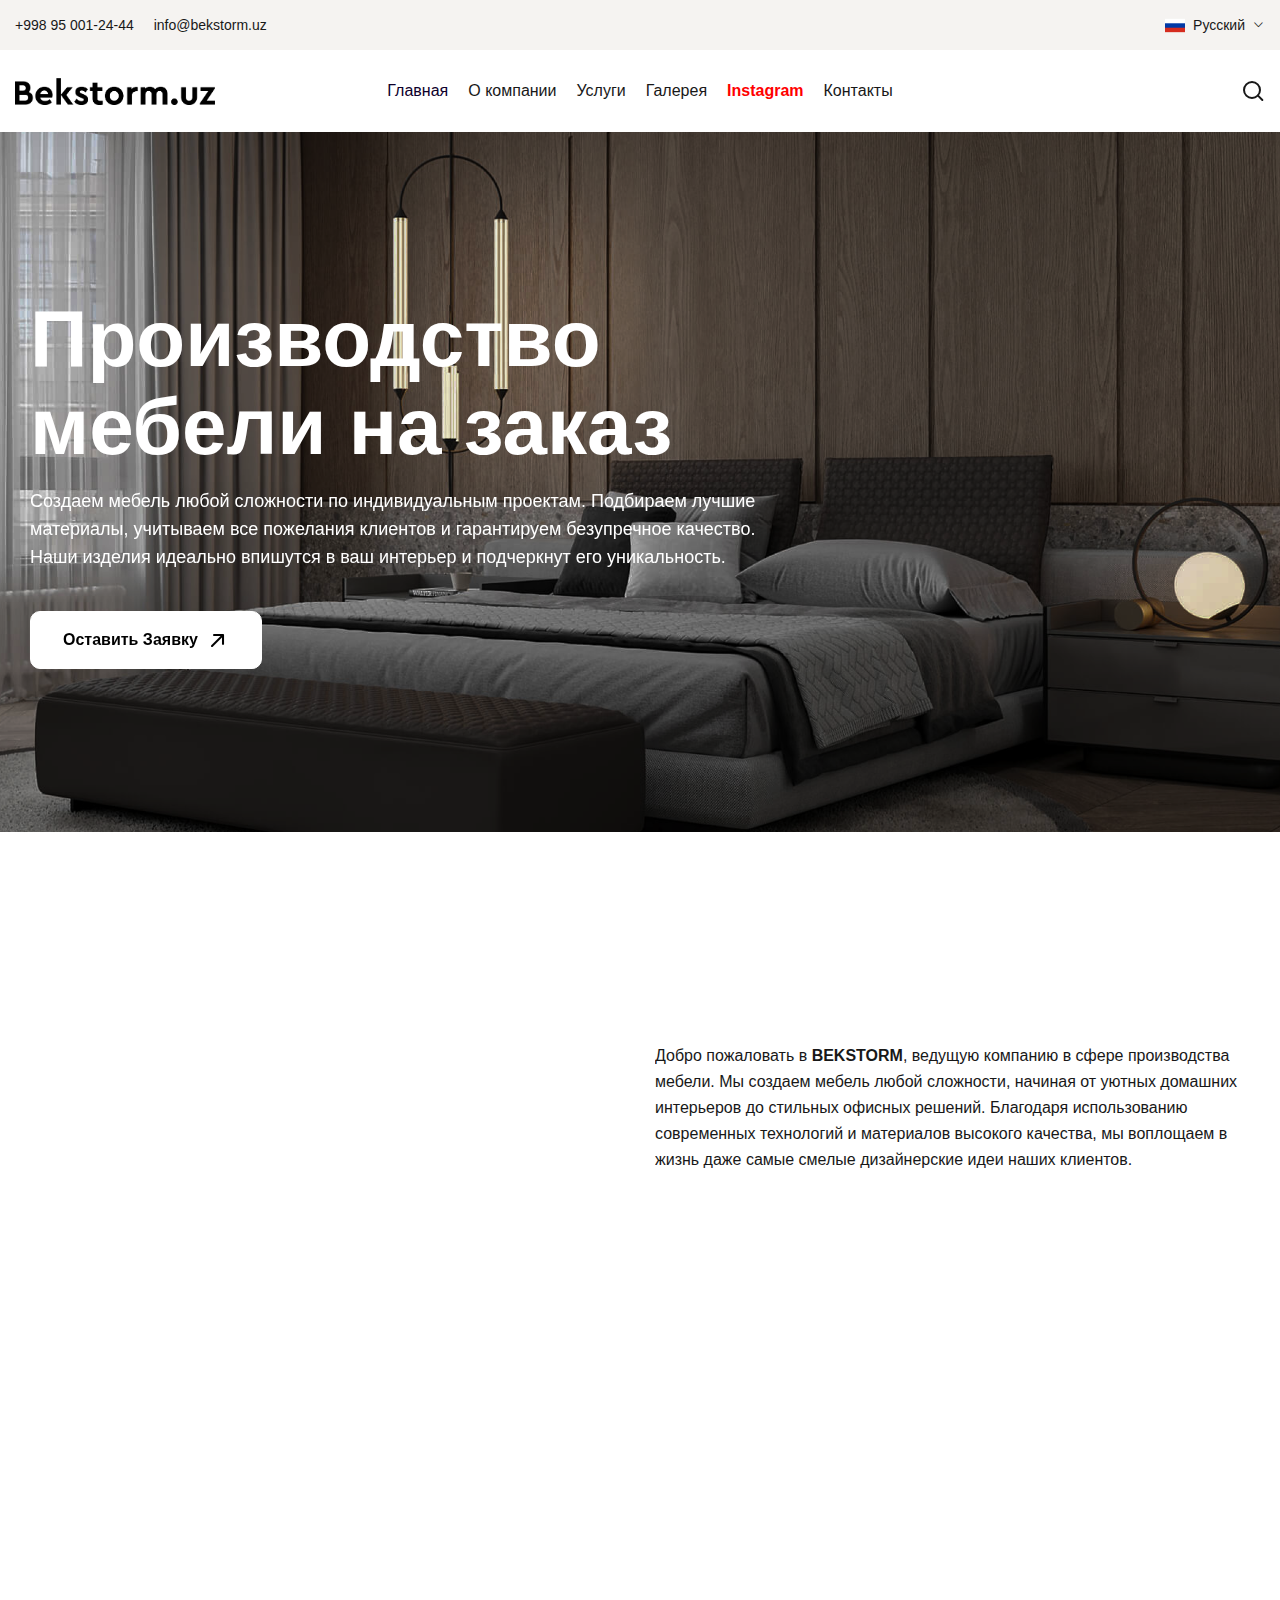
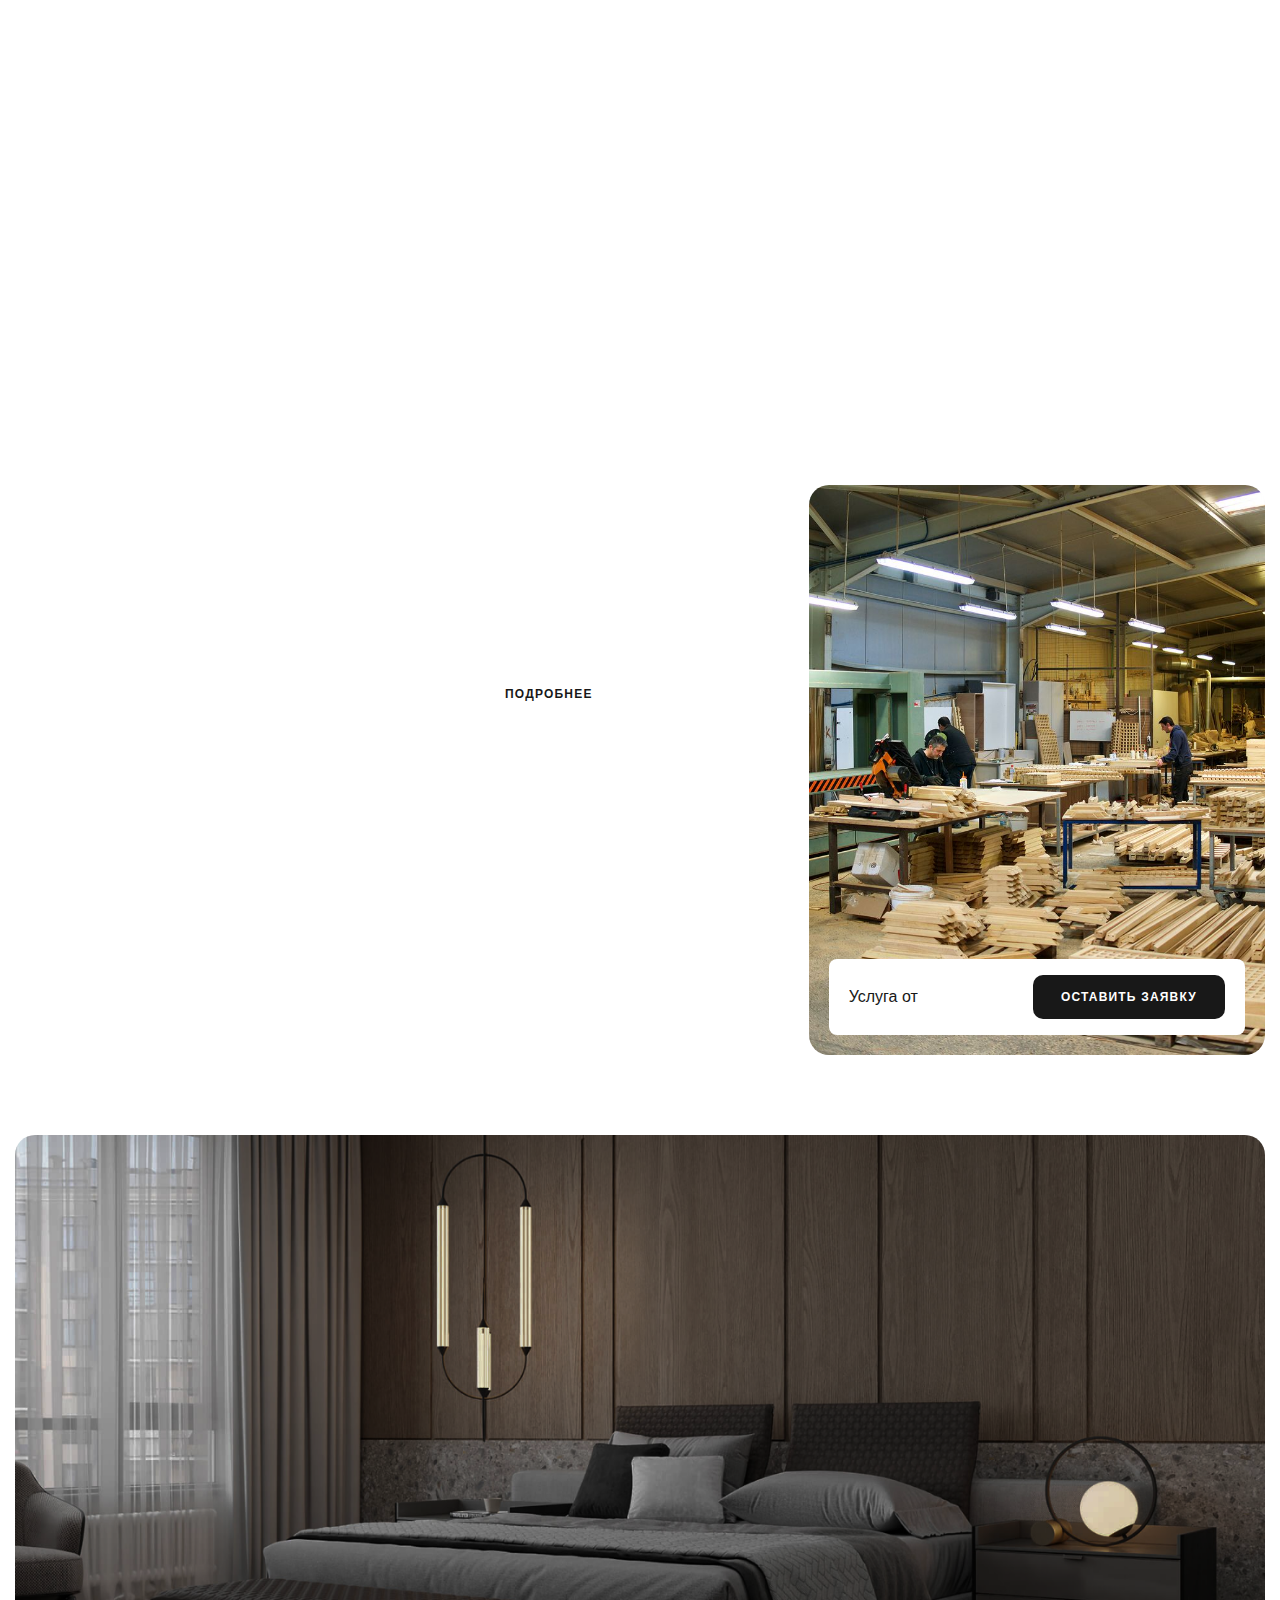
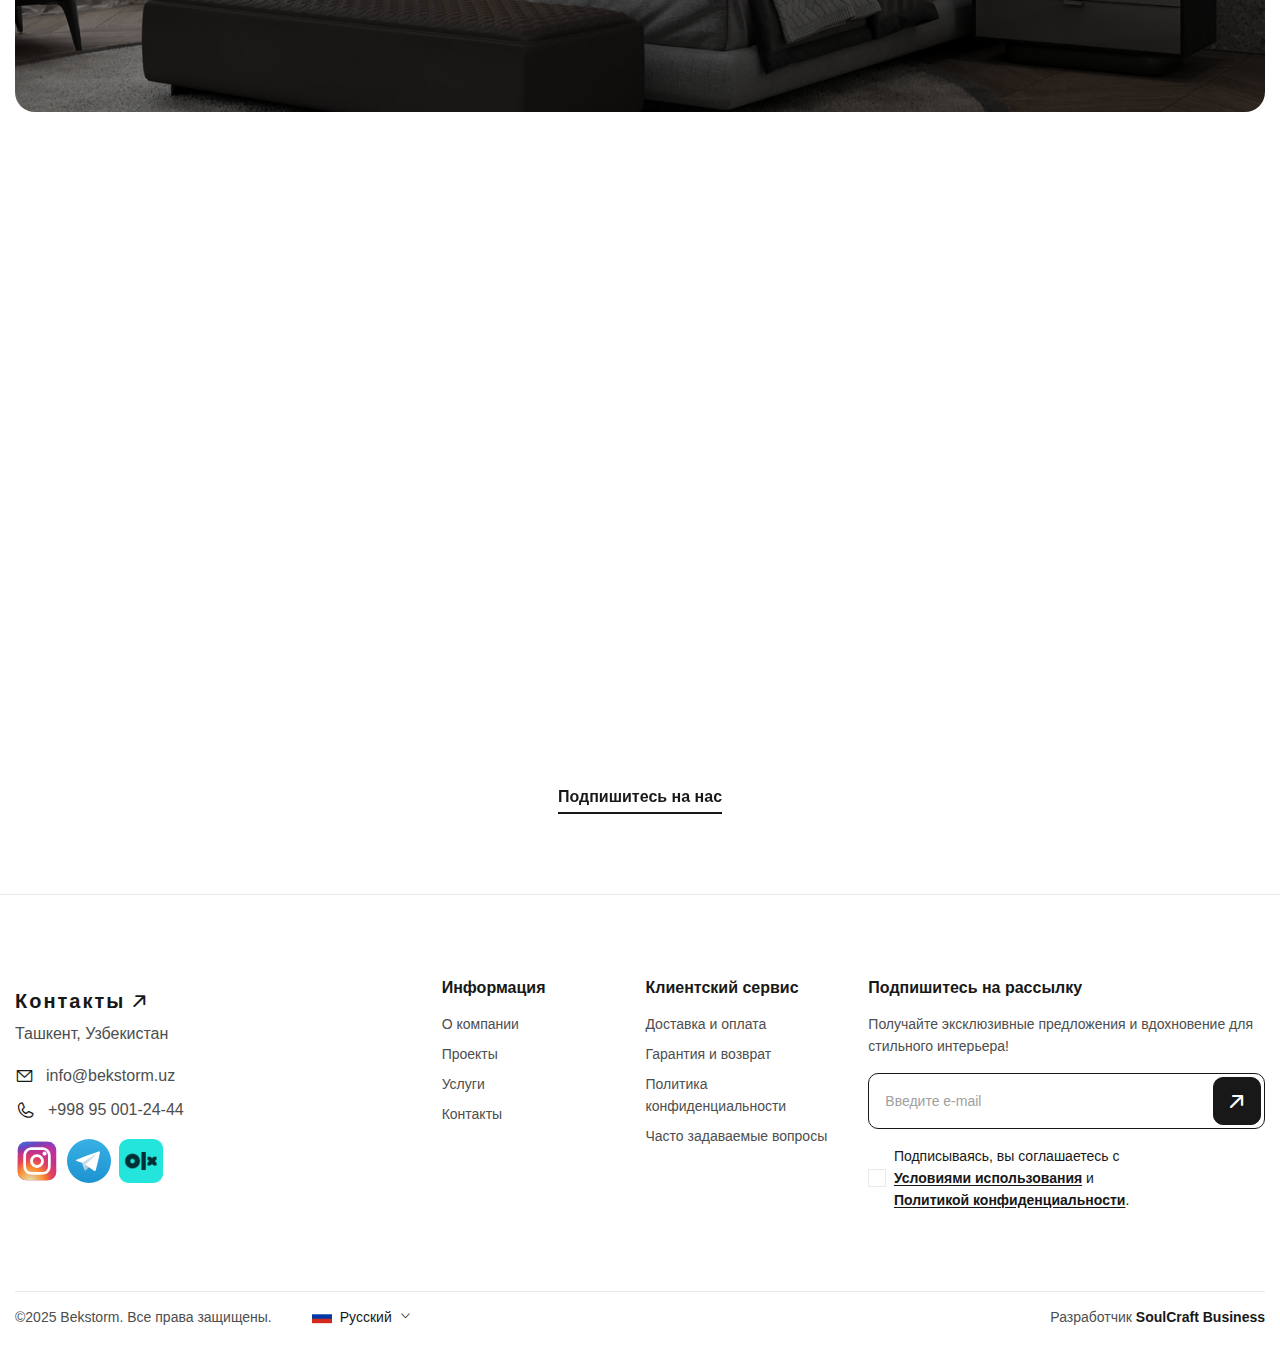
==== commit 0d454a93: "Update index.html" ====
--- a/index.html
+++ b/index.html
@@ -341,9 +341,6 @@
                                         <div class="content cls-content">
                                             <div class="cls-info">
                                                 <a href="product-detail.html" class="text-title link text-line-clamp-1">Услуга от</a>
-                                                <div class="price">
-                                                    <span class="new-price">$219.99</span>
-                                                </div>
                                             </div>
                                             <a href="#" data-bs-toggle="modal" class="cls-btn text-btn-uppercase" data-bs-target="#requestModal">Оставить заявку</a>
                                         </div>
@@ -357,9 +354,6 @@
                                         <div class="content cls-content">
                                             <div class="cls-info">
                                                 <a href="product-detail.html" class="text-title link text-line-clamp-1">Услуга от</a>
-                                                <div class="price">
-                                                    <span class="new-price">$219.99</span>
-                                                </div>
                                             </div>
                                             <a href="#" data-bs-toggle="modal" class="cls-btn text-btn-uppercase" data-bs-target="#requestModal">Оставить заявку</a>
                                         </div>
@@ -374,9 +368,6 @@
                                         <div class="content cls-content">
                                             <div class="cls-info">
                                                 <a href="product-detail.html" class="text-title link text-line-clamp-1">Услуга от</a>
-                                                <div class="price">
-                                                    <span class="new-price">$219.99</span>
-                                                </div>
                                             </div>
                                             <a href="#" data-bs-toggle="modal" class="cls-btn text-btn-uppercase" data-bs-target="#requestModal">Оставить заявку</a>
                                         </div>
@@ -390,9 +381,6 @@
                                         <div class="content cls-content">
                                             <div class="cls-info">
                                                 <a href="product-detail.html" class="text-title link text-line-clamp-1">Услуга от</a>
-                                                <div class="price">
-                                                    <span class="new-price">$219.99</span>
-                                                </div>
                                             </div>
                                             <a href="#" data-bs-toggle="modal" class="cls-btn text-btn-uppercase" data-bs-target="#requestModal">Оставить заявку</a>
                                         </div>
@@ -991,4 +979,4 @@
 
 </body>
 
-</html>+</html>
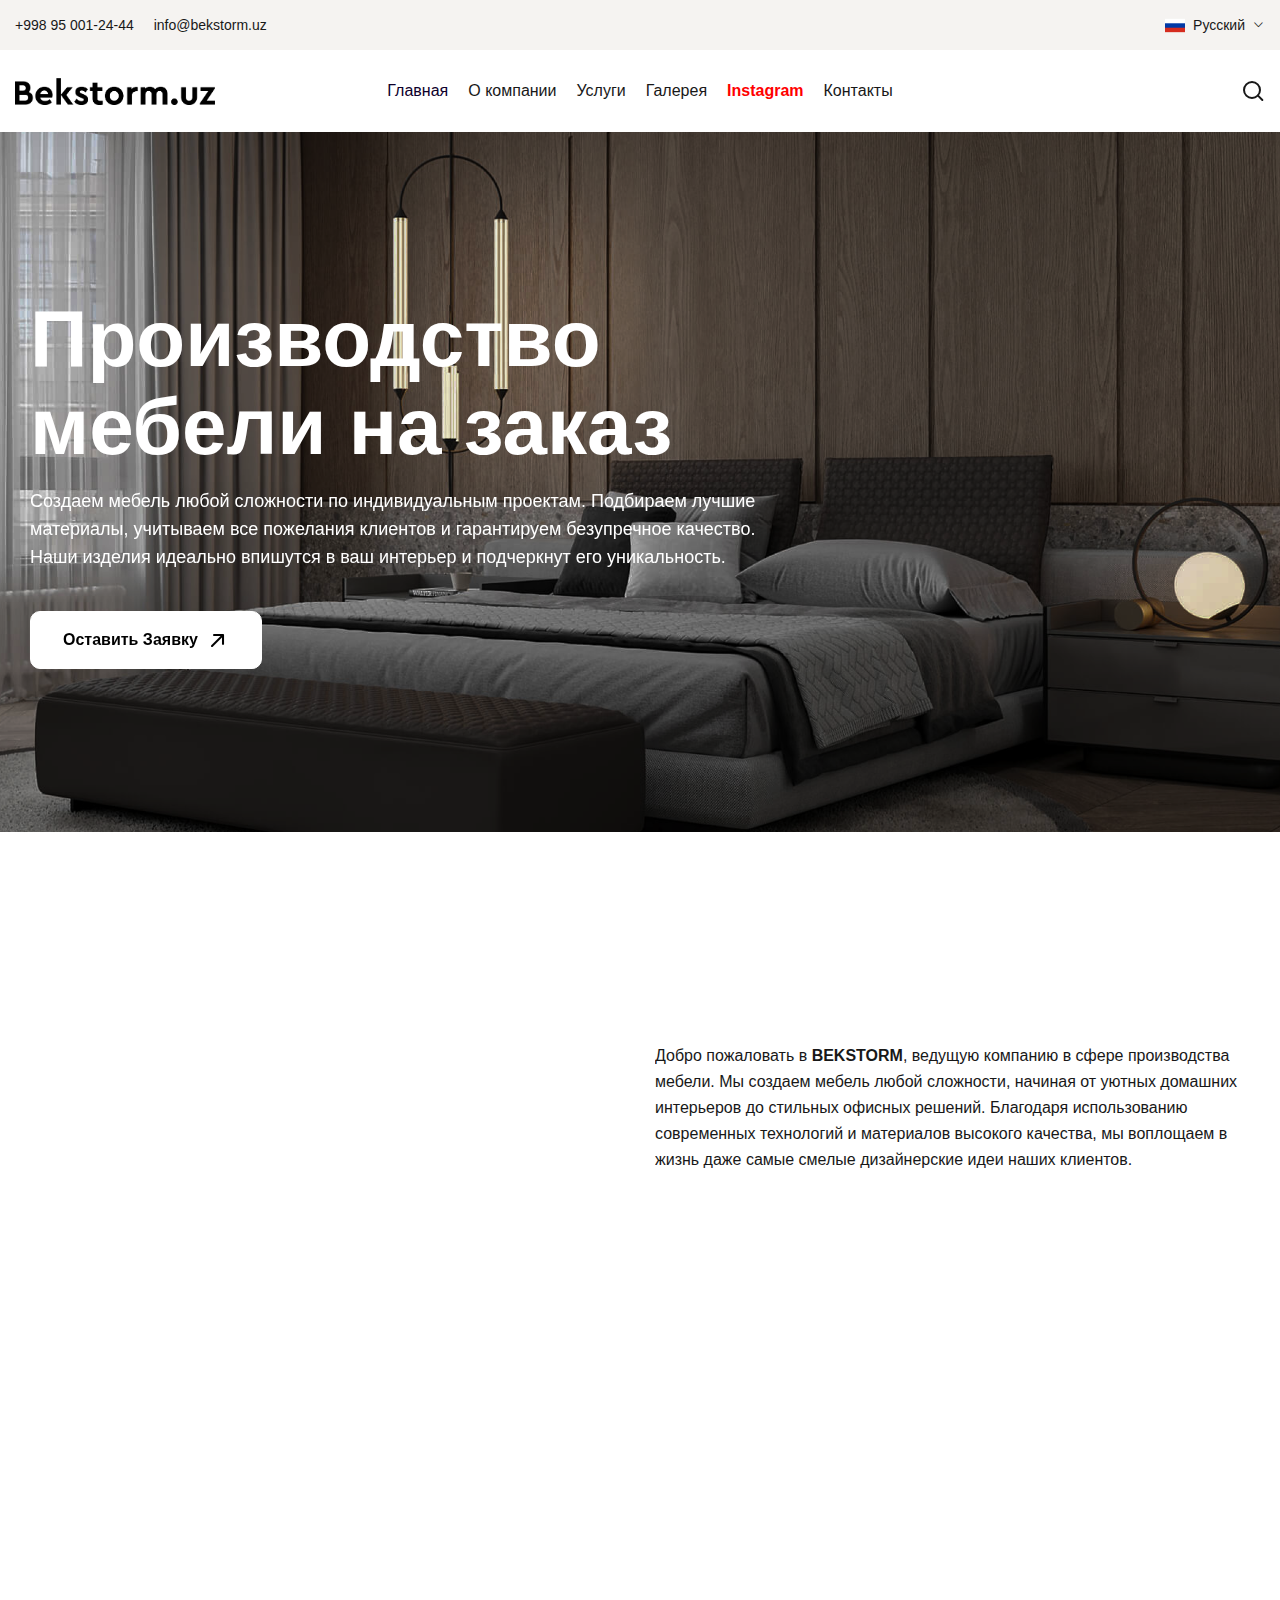
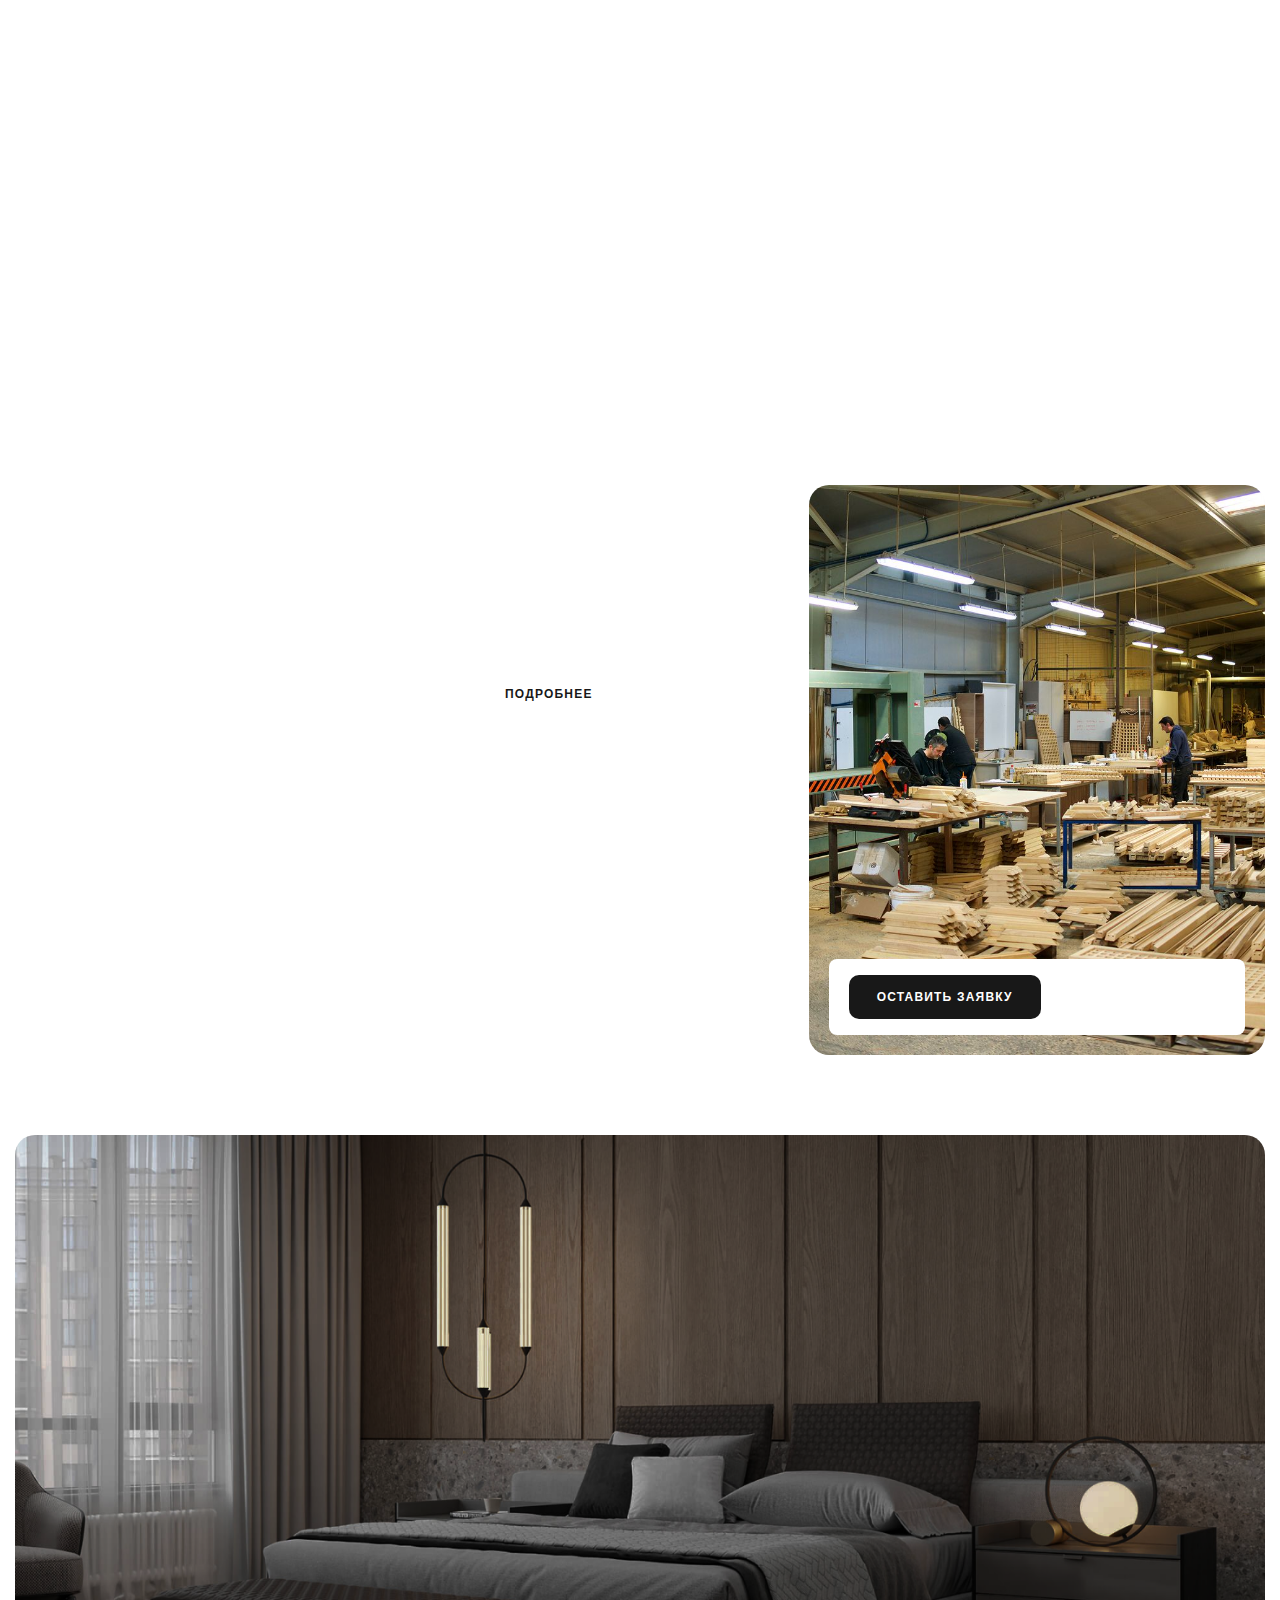
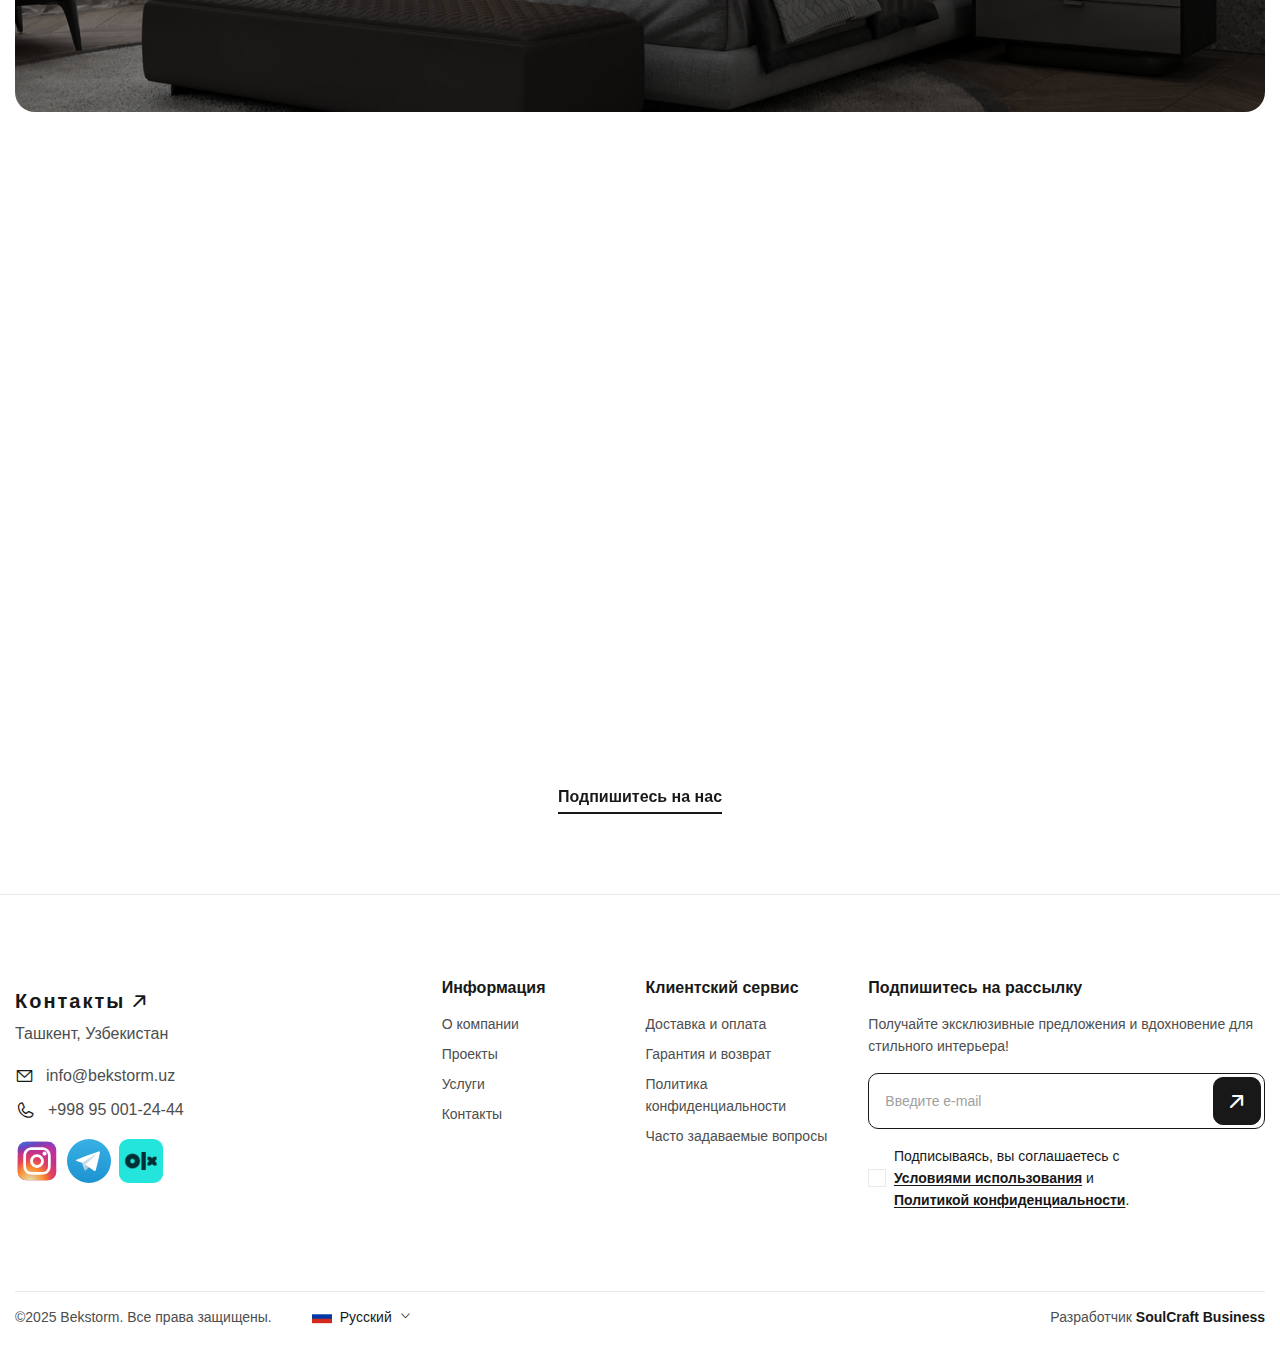
==== commit 4f7f93d4: "Update index.html" ====
--- a/index.html
+++ b/index.html
@@ -339,9 +339,6 @@
                                             <img class="lazyload" data-src="images/services/srv1.png" src="images/services/srv1.png" alt="banner-cls">
                                         </a>
                                         <div class="content cls-content">
-                                            <div class="cls-info">
-                                                <a href="product-detail.html" class="text-title link text-line-clamp-1">Услуга от</a>
-                                            </div>
                                             <a href="#" data-bs-toggle="modal" class="cls-btn text-btn-uppercase" data-bs-target="#requestModal">Оставить заявку</a>
                                         </div>
                                     </div>
@@ -352,9 +349,6 @@
                                             <img class="lazyload" data-src="images/services/srv2.png" src="images/services/srv2.png" alt="banner-cls">
                                         </a>
                                         <div class="content cls-content">
-                                            <div class="cls-info">
-                                                <a href="product-detail.html" class="text-title link text-line-clamp-1">Услуга от</a>
-                                            </div>
                                             <a href="#" data-bs-toggle="modal" class="cls-btn text-btn-uppercase" data-bs-target="#requestModal">Оставить заявку</a>
                                         </div>
                                     </div>
@@ -366,9 +360,6 @@
                                             <div class="on-sale-wrap"><span class="on-sale-item">-25%</span></div>
                                         </a>
                                         <div class="content cls-content">
-                                            <div class="cls-info">
-                                                <a href="product-detail.html" class="text-title link text-line-clamp-1">Услуга от</a>
-                                            </div>
                                             <a href="#" data-bs-toggle="modal" class="cls-btn text-btn-uppercase" data-bs-target="#requestModal">Оставить заявку</a>
                                         </div>
                                     </div>
@@ -379,9 +370,6 @@
                                             <img class="lazyload" data-src="images/services/srv4.png" src="images/services/srv4.png" alt="banner-cls">
                                         </a>
                                         <div class="content cls-content">
-                                            <div class="cls-info">
-                                                <a href="product-detail.html" class="text-title link text-line-clamp-1">Услуга от</a>
-                                            </div>
                                             <a href="#" data-bs-toggle="modal" class="cls-btn text-btn-uppercase" data-bs-target="#requestModal">Оставить заявку</a>
                                         </div>
                                     </div>
